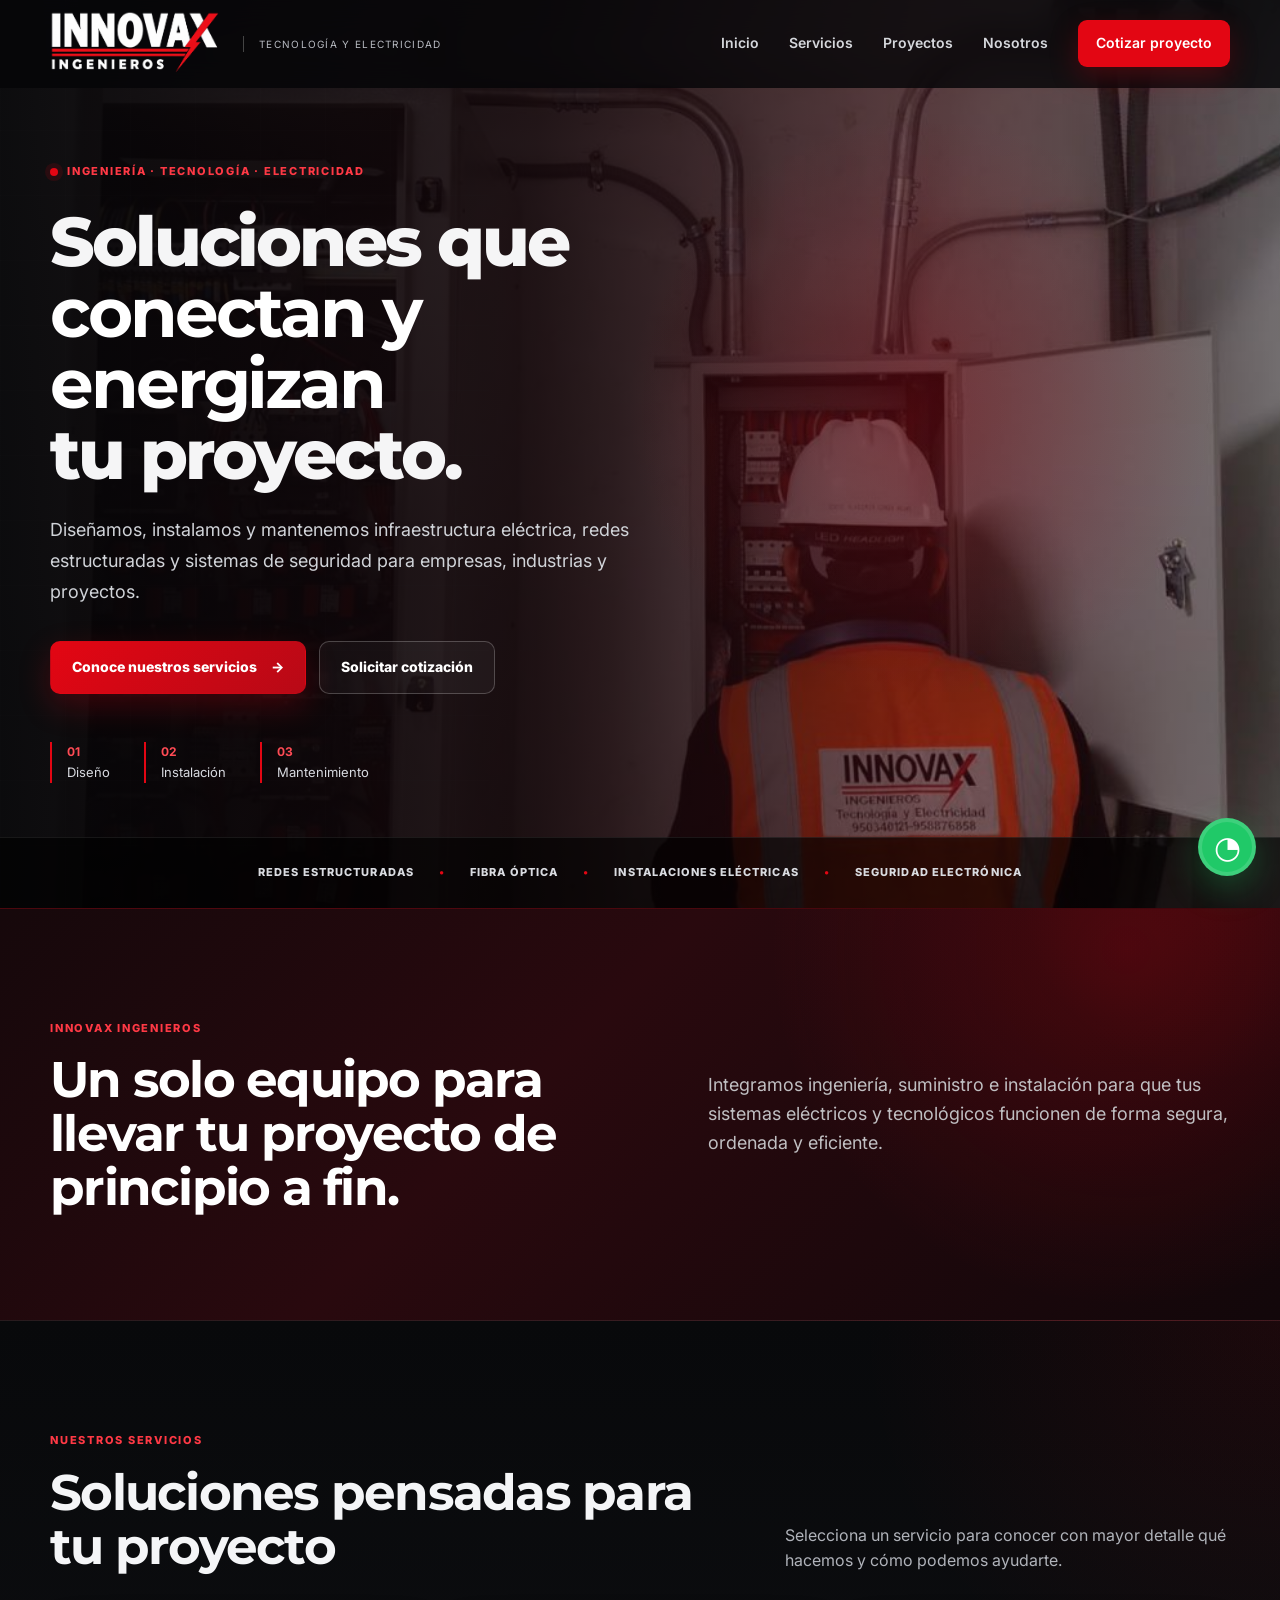
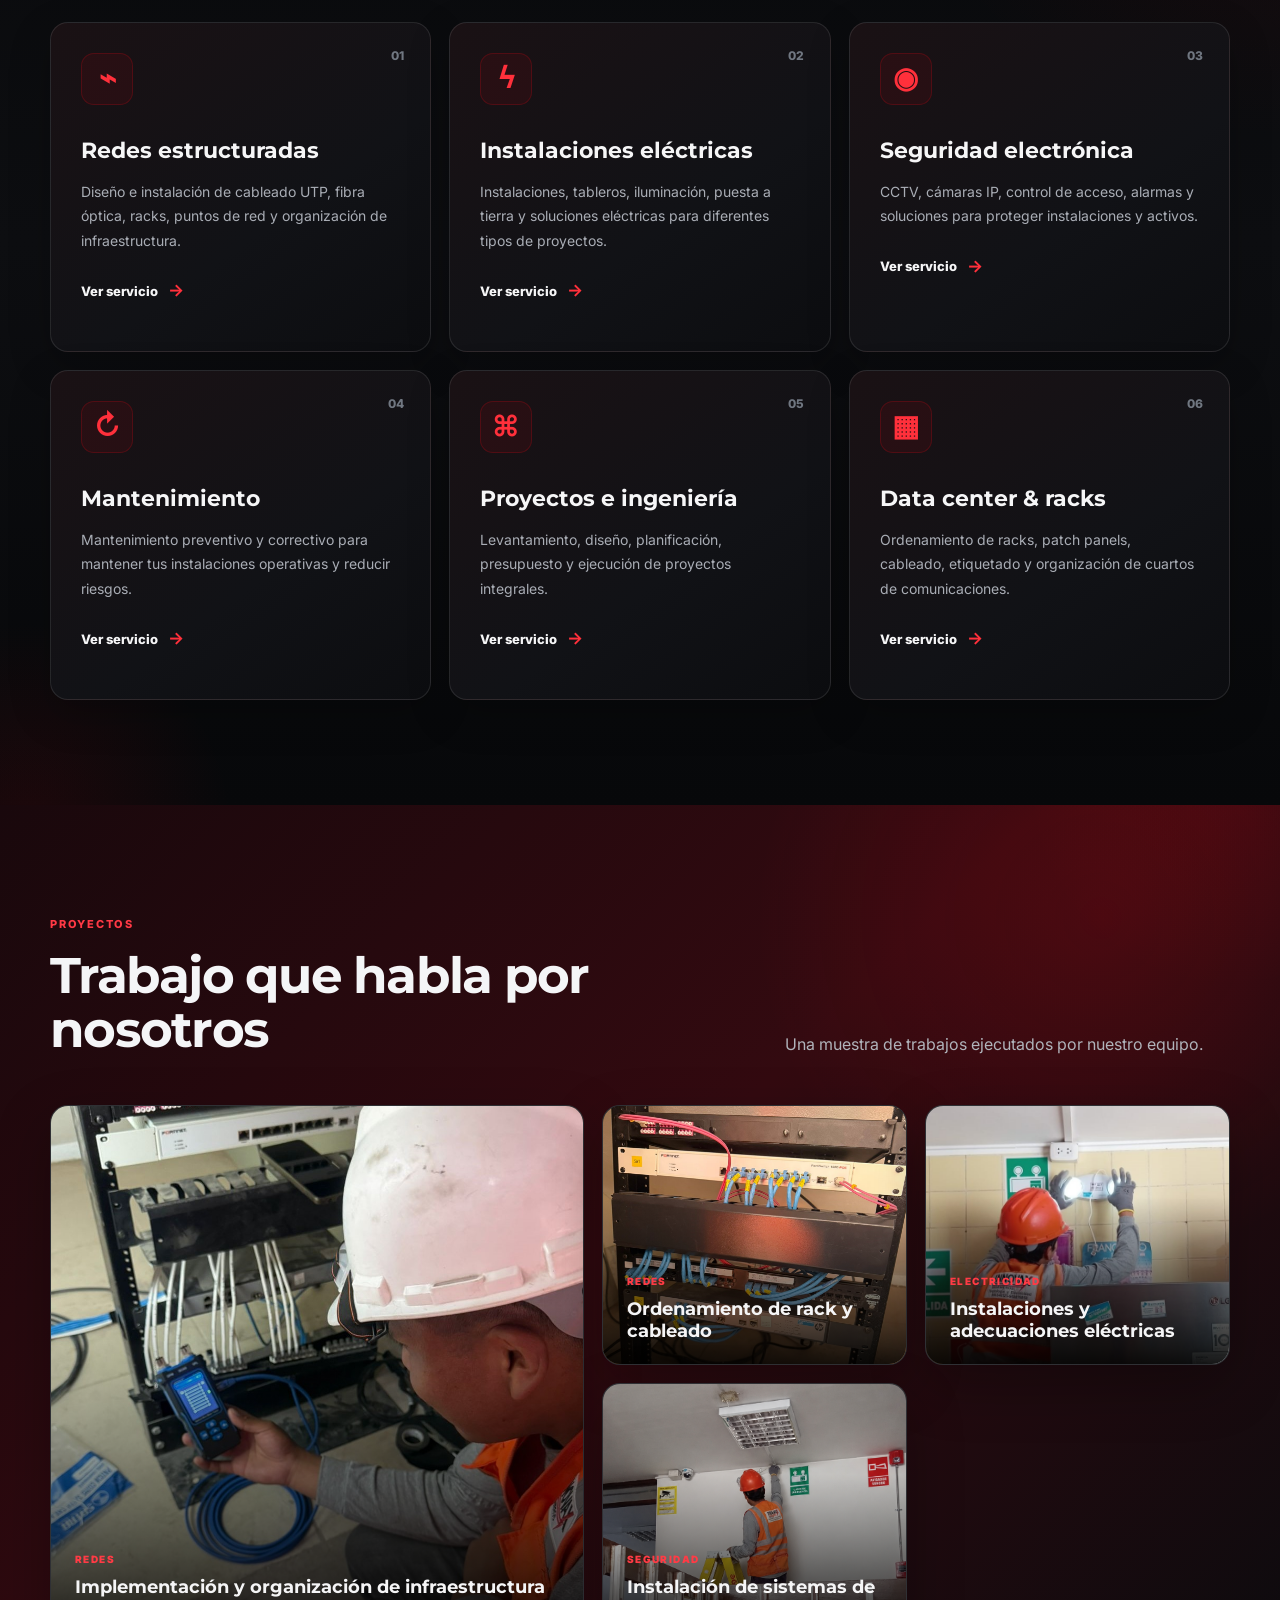
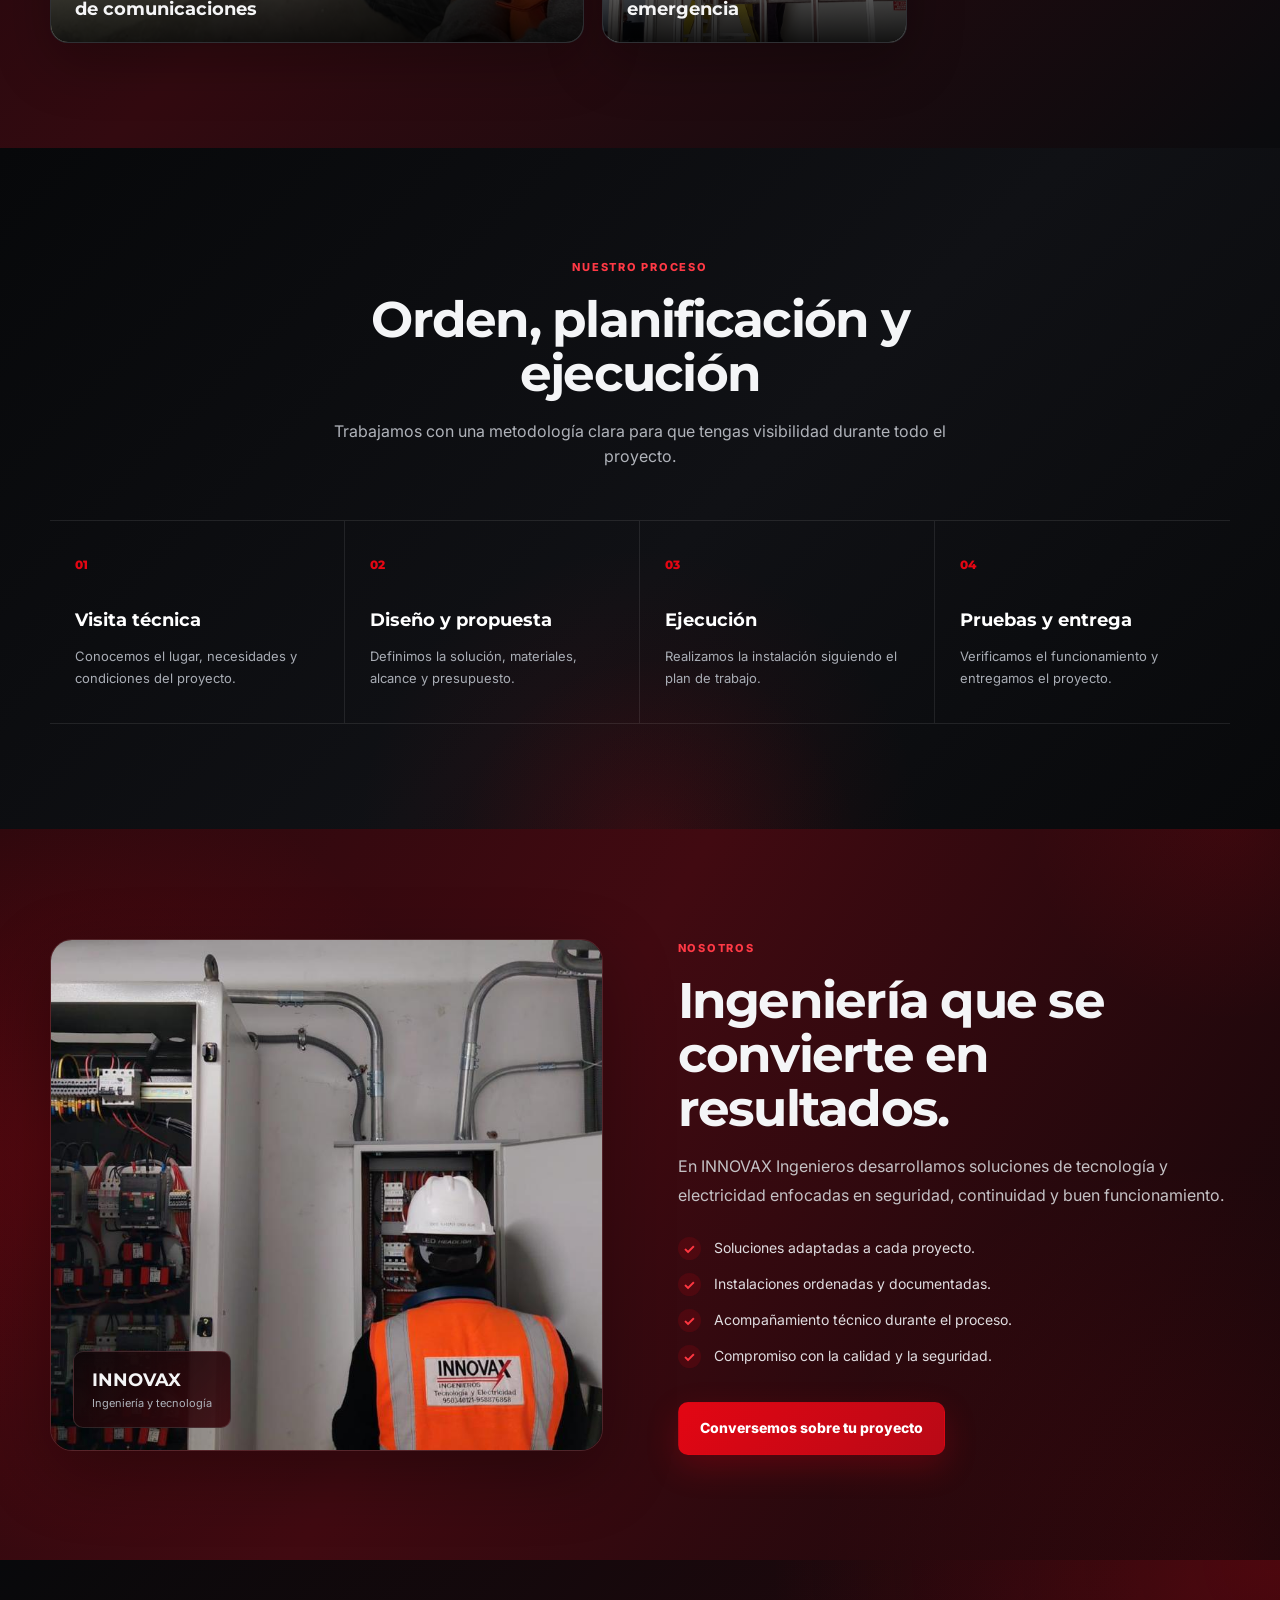
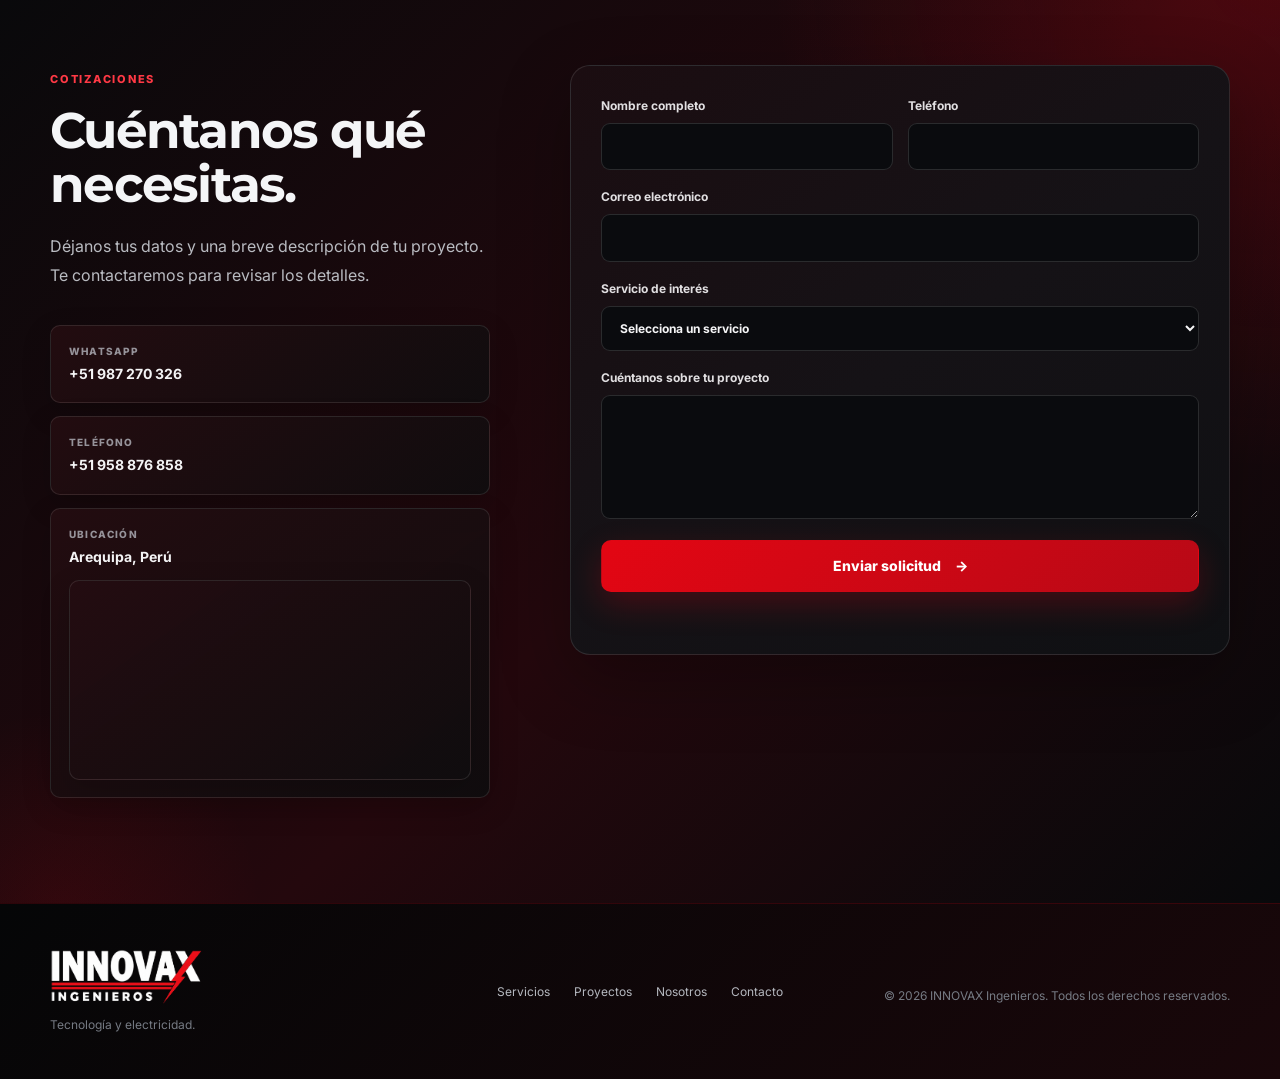
==== index.html @ 8ff7d5ad "Primer commit: subiendo código" ====
<!DOCTYPE html>
<html lang="es">
<head>
  <meta charset="UTF-8">
  <meta name="viewport" content="width=device-width, initial-scale=1.0">

  <title>INNOVAX Ingenieros | Tecnología y Electricidad</title>

  <meta
    name="description"
    content="INNOVAX Ingenieros: redes estructuradas, fibra óptica, instalaciones eléctricas, seguridad electrónica y mantenimiento."
  >

  <link rel="icon" href="assets/img/logo.png" type="image/png">

  <link rel="preconnect" href="https://fonts.googleapis.com">
  <link rel="preconnect" href="https://fonts.gstatic.com" crossorigin>

  <link
    href="https://fonts.googleapis.com/css2?family=Inter:wght@400;500;600;700;800&family=Montserrat:wght@600;700;800;900&display=swap"
    rel="stylesheet"
  >

  <link rel="stylesheet" href="css/style.css">
</head>

<body>

<header class="site-header" id="header">

  <div class="container header-inner">

    <a class="brand" href="index.html" aria-label="INNOVAX Ingenieros - Inicio">

      <img
        src="assets/img/logo.png"
        alt="INNOVAX Ingenieros"
        class="brand-logo"
      >

      <span class="brand-caption">
        TECNOLOGÍA Y ELECTRICIDAD
      </span>

    </a>


    <button
      class="menu-toggle"
      id="menuToggle"
      aria-label="Abrir menú"
      aria-expanded="false"
    >
      <span></span>
      <span></span>
      <span></span>
    </button>


    <nav class="main-nav" id="mainNav">

      <a href="#inicio">Inicio</a>

      <a href="#servicios">Servicios</a>

      <a href="#proyectos">Proyectos</a>

      <a href="#nosotros">Nosotros</a>

      <a href="#contacto" class="nav-button">
        Cotizar proyecto
      </a>

    </nav>

  </div>

</header>


<main>


<!-- =====================================================
     HERO
===================================================== -->

<section class="hero" id="inicio">

  <div class="hero-image"></div>

  <div class="hero-overlay"></div>

  <div class="hero-pattern"></div>


  <div class="container hero-content">

    <div class="hero-copy">

      <span class="eyebrow">
        <i></i>
        INGENIERÍA · TECNOLOGÍA · ELECTRICIDAD
      </span>


      <h1>
        Soluciones que<br>
        <strong>conectan y energizan</strong><br>
        tu proyecto.
      </h1>


      <p>
        Diseñamos, instalamos y mantenemos infraestructura eléctrica,
        redes estructuradas y sistemas de seguridad para empresas,
        industrias y proyectos.
      </p>


      <div class="hero-actions">

        <a href="#servicios" class="btn btn-primary">
          Conoce nuestros servicios
          <span>→</span>
        </a>

        <a href="#contacto" class="btn btn-outline">
          Solicitar cotización
        </a>

      </div>


      <div class="hero-points">

        <div>
          <b>01</b>
          <span>Diseño</span>
        </div>

        <div>
          <b>02</b>
          <span>Instalación</span>
        </div>

        <div>
          <b>03</b>
          <span>Mantenimiento</span>
        </div>

      </div>

    </div>

  </div>


  <div class="hero-bottom">

    <div class="container hero-bottom-inner">

      <span>REDES ESTRUCTURADAS</span>
      <b>•</b>

      <span>FIBRA ÓPTICA</span>
      <b>•</b>

      <span>INSTALACIONES ELÉCTRICAS</span>
      <b>•</b>

      <span>SEGURIDAD ELECTRÓNICA</span>

    </div>

  </div>

</section>



<!-- =====================================================
     INTRO
===================================================== -->

<section class="intro section">

  <div class="container intro-grid">

    <div>

      <span class="section-kicker">
        INNOVAX INGENIEROS
      </span>

      <h2>
        Un solo equipo para llevar tu proyecto
        de principio a fin.
      </h2>

    </div>


    <p>
      Integramos ingeniería, suministro e instalación
      para que tus sistemas eléctricos y tecnológicos
      funcionen de forma segura, ordenada y eficiente.
    </p>

  </div>

</section>



<!-- =====================================================
     SERVICIOS
===================================================== -->

<section class="section services-section" id="servicios">

  <div class="container">

    <div class="section-heading">

      <div>

        <span class="section-kicker">
          NUESTROS SERVICIOS
        </span>

        <h2>
          Soluciones pensadas para tu proyecto
        </h2>

      </div>


      <p>
        Selecciona un servicio para conocer con mayor
        detalle qué hacemos y cómo podemos ayudarte.
      </p>

    </div>


    <div class="services-grid">


      <!-- REDES -->

      <a
        class="service-card"
        href="servicio.html?tipo=redes"
        target="_blank"
        rel="noopener"
      >

        <div class="service-number">
          01
        </div>

        <div class="service-icon">
          ⌁
        </div>

        <h3>
          Redes estructuradas
        </h3>

        <p>
          Diseño e instalación de cableado UTP,
          fibra óptica, racks, puntos de red y
          organización de infraestructura.
        </p>

        <span class="service-link">
          Ver servicio
          <b>→</b>
        </span>

      </a>



      <!-- ELECTRICIDAD -->

      <a
        class="service-card"
        href="servicio.html?tipo=electricidad"
        target="_blank"
        rel="noopener"
      >

        <div class="service-number">
          02
        </div>

        <div class="service-icon">
          ϟ
        </div>

        <h3>
          Instalaciones eléctricas
        </h3>

        <p>
          Instalaciones, tableros, iluminación,
          puesta a tierra y soluciones eléctricas
          para diferentes tipos de proyectos.
        </p>

        <span class="service-link">
          Ver servicio
          <b>→</b>
        </span>

      </a>



      <!-- SEGURIDAD -->

      <a
        class="service-card"
        href="servicio.html?tipo=seguridad"
        target="_blank"
        rel="noopener"
      >

        <div class="service-number">
          03
        </div>

        <div class="service-icon">
          ◉
        </div>

        <h3>
          Seguridad electrónica
        </h3>

        <p>
          CCTV, cámaras IP, control de acceso,
          alarmas y soluciones para proteger
          instalaciones y activos.
        </p>

        <span class="service-link">
          Ver servicio
          <b>→</b>
        </span>

      </a>



      <!-- MANTENIMIENTO -->

      <a
        class="service-card"
        href="servicio.html?tipo=mantenimiento"
        target="_blank"
        rel="noopener"
      >

        <div class="service-number">
          04
        </div>

        <div class="service-icon">
          ↻
        </div>

        <h3>
          Mantenimiento
        </h3>

        <p>
          Mantenimiento preventivo y correctivo
          para mantener tus instalaciones operativas
          y reducir riesgos.
        </p>

        <span class="service-link">
          Ver servicio
          <b>→</b>
        </span>

      </a>



      <!-- INGENIERIA -->

      <a
        class="service-card"
        href="servicio.html?tipo=ingenieria"
        target="_blank"
        rel="noopener"
      >

        <div class="service-number">
          05
        </div>

        <div class="service-icon">
          ⌘
        </div>

        <h3>
          Proyectos e ingeniería
        </h3>

        <p>
          Levantamiento, diseño, planificación,
          presupuesto y ejecución de proyectos
          integrales.
        </p>

        <span class="service-link">
          Ver servicio
          <b>→</b>
        </span>

      </a>



      <!-- DATA CENTER -->

      <a
        class="service-card"
        href="servicio.html?tipo=data"
        target="_blank"
        rel="noopener"
      >

        <div class="service-number">
          06
        </div>

        <div class="service-icon">
          ▦
        </div>

        <h3>
          Data center & racks
        </h3>

        <p>
          Ordenamiento de racks, patch panels,
          cableado, etiquetado y organización
          de cuartos de comunicaciones.
        </p>

        <span class="service-link">
          Ver servicio
          <b>→</b>
        </span>

      </a>


    </div>

  </div>

</section>



<!-- =====================================================
     PROYECTOS
===================================================== -->

<section class="section projects-section" id="proyectos">

  <div class="container">

    <div class="section-heading">

      <div>

        <span class="section-kicker">
          PROYECTOS
        </span>

        <h2>
          Trabajo que habla por nosotros
        </h2>

      </div>

      <p>
        Una muestra de trabajos ejecutados
        por nuestro equipo.
      </p>

    </div>


    <div class="projects-grid">


      <article class="project-card project-large">

        <img
          src="assets/red/red4.jpeg"
          alt="Instalación de red y cableado"
        >

        <div class="project-info">

          <span>
            REDES
          </span>

          <h3>
            Implementación y organización
            de infraestructura de comunicaciones
          </h3>

        </div>

      </article>



      <article class="project-card">

        <img
          src="assets/red/red2.jpeg"
          alt="Rack de comunicaciones"
        >

        <div class="project-info">

          <span>
            REDES
          </span>

          <h3>
            Ordenamiento de rack y cableado
          </h3>

        </div>

      </article>



      <article class="project-card">

        <img
          src="assets/electrico/luz-emerg2.jpeg"
          alt="Instalación eléctrica"
        >

        <div class="project-info">

          <span>
            ELECTRICIDAD
          </span>

          <h3>
            Instalaciones y adecuaciones eléctricas
          </h3>

        </div>

      </article>



      <article class="project-card">

        <img
          src="assets/electrico/luz-emerg5.jpeg"
          alt="Sistema de iluminación de emergencia"
        >

        <div class="project-info">

          <span>
            SEGURIDAD
          </span>

          <h3>
            Instalación de sistemas de emergencia
          </h3>

        </div>

      </article>


    </div>

  </div>

</section>



<!-- =====================================================
     PROCESO
===================================================== -->

<section class="section process-section">

  <div class="container">

    <div class="section-heading centered">

      <span class="section-kicker">
        NUESTRO PROCESO
      </span>

      <h2>
        Orden, planificación y ejecución
      </h2>

      <p>
        Trabajamos con una metodología clara para
        que tengas visibilidad durante todo el proyecto.
      </p>

    </div>


    <div class="process-grid">

      <div class="process-item">

        <span>01</span>

        <h3>
          Visita técnica
        </h3>

        <p>
          Conocemos el lugar, necesidades y
          condiciones del proyecto.
        </p>

      </div>


      <div class="process-item">

        <span>02</span>

        <h3>
          Diseño y propuesta
        </h3>

        <p>
          Definimos la solución, materiales,
          alcance y presupuesto.
        </p>

      </div>


      <div class="process-item">

        <span>03</span>

        <h3>
          Ejecución
        </h3>

        <p>
          Realizamos la instalación siguiendo
          el plan de trabajo.
        </p>

      </div>


      <div class="process-item">

        <span>04</span>

        <h3>
          Pruebas y entrega
        </h3>

        <p>
          Verificamos el funcionamiento y
          entregamos el proyecto.
        </p>

      </div>

    </div>

  </div>

</section>



<!-- =====================================================
     NOSOTROS
===================================================== -->

<section class="section about-section" id="nosotros">

  <div class="container about-grid">


    <div class="about-image-wrap">

      <img
        src="assets/img/hero-redes.jpg"
        alt="Ingeniero de INNOVAX trabajando en un tablero"
      >

      <div class="about-badge">

        <strong>
          INNOVAX
        </strong>

        <span>
          Ingeniería y tecnología
        </span>

      </div>

    </div>



    <div class="about-copy">

      <span class="section-kicker">
        NOSOTROS
      </span>

      <h2>
        Ingeniería que se convierte en resultados.
      </h2>

      <p>
        En INNOVAX Ingenieros desarrollamos soluciones
        de tecnología y electricidad enfocadas en
        seguridad, continuidad y buen funcionamiento.
      </p>


      <ul>

        <li>
          <b>✓</b>
          Soluciones adaptadas a cada proyecto.
        </li>

        <li>
          <b>✓</b>
          Instalaciones ordenadas y documentadas.
        </li>

        <li>
          <b>✓</b>
          Acompañamiento técnico durante el proceso.
        </li>

        <li>
          <b>✓</b>
          Compromiso con la calidad y la seguridad.
        </li>

      </ul>


      <a
        href="#contacto"
        class="btn btn-primary"
      >
        Conversemos sobre tu proyecto
      </a>

    </div>

  </div>

</section>



<!-- =====================================================
     CONTACTO
===================================================== -->

<section class="section contact-section" id="contacto">

  <div class="container contact-grid">


    <div class="contact-copy">

      <span class="section-kicker">
        COTIZACIONES
      </span>

      <h2>
        Cuéntanos qué necesitas.
      </h2>

      <p>
        Déjanos tus datos y una breve descripción
        de tu proyecto. Te contactaremos para
        revisar los detalles.
      </p>


      <div class="contact-details">

        <a
          href="https://wa.me/51987270326"
          target="_blank"
          rel="noopener"
        >

          <span>
            WhatsApp
          </span>

          <strong>
            +51 987 270 326
          </strong>

        </a>


        <a href="tel:+51958876858">

          <span>
            Teléfono
          </span>

          <strong>
            +51 958 876 858
          </strong>

        </a>


        <div>

          <span>
            Ubicación
          </span>

          <strong>
            Arequipa, Perú
          </strong>

          <!-- Mapa iframe integrado -->
          <div class="map-container">
            <iframe
              src="https://www.google.com/maps/embed?pb=!1m14!1m12!1m3!1d1248.8091754996562!2d-71.52873253885546!3d-16.42791954432221!2m3!1f0!2f0!3f0!3m2!1i1024!2i768!4f13.1!5e1!3m2!1ses!2spe!4v1787605194730!5m2!1ses!2spe"
              allowfullscreen=""
              loading="lazy"
              referrerpolicy="strict-origin-when-cross-origin"
            ></iframe>
          </div>

        </div>

      </div>

    </div>



    <form
      class="contact-form"
      id="contactForm"
      action="php/enviar.php"
      method="POST"
    >

      <div class="form-row">

        <label>
          Nombre completo

          <input
            type="text"
            name="nombre"
            required
          >

        </label>


        <label>
          Teléfono

          <input
            type="tel"
            name="telefono"
            required
          >

        </label>

      </div>


      <label>

        Correo electrónico

        <input
          type="email"
          name="email"
          required
        >

      </label>


      <label>

        Servicio de interés

        <select
          name="servicio"
          id="servicioSelect"
          required
        >

          <option
            value=""
            disabled
            selected
          >
            Selecciona un servicio
          </option>

          <option>
            Redes estructuradas
          </option>

          <option>
            Instalaciones eléctricas
          </option>

          <option>
            Seguridad electrónica
          </option>

          <option>
            Mantenimiento
          </option>

          <option>
            Proyectos e ingeniería
          </option>

          <option>
            Data center & racks
          </option>

          <option>
            Otro
          </option>

        </select>

      </label>


      <label>

        Cuéntanos sobre tu proyecto

        <textarea
          name="mensaje"
          rows="5"
          required
        ></textarea>

      </label>


      <input
        type="text"
        name="empresa_web"
        class="hp-field"
        tabindex="-1"
        autocomplete="off"
      >


      <button
        class="btn btn-primary btn-submit"
        type="submit"
        id="submitBtn"
      >

        Enviar solicitud

        <span>
          →
        </span>

      </button>


      <p
        class="form-status"
        id="formStatus"
      ></p>

    </form>

  </div>

</section>


</main>



<!-- =====================================================
     FOOTER
===================================================== -->

<footer class="site-footer">

  <div class="container footer-inner">

    <div>

      <img
        src="assets/img/logo.png"
        alt="INNOVAX Ingenieros"
        class="footer-logo"
      >

      <p>
        Tecnología y electricidad.
      </p>

    </div>


    <div class="footer-nav">

      <a href="#servicios">
        Servicios
      </a>

      <a href="#proyectos">
        Proyectos
      </a>

      <a href="#nosotros">
        Nosotros
      </a>

      <a href="#contacto">
        Contacto
      </a>

    </div>


    <p class="copyright">

      © <span id="year"></span>
      INNOVAX Ingenieros.
      Todos los derechos reservados.

    </p>

  </div>

</footer>



<!-- WHATSAPP -->

<a
  class="whatsapp-float"
  href="https://wa.me/51987270326?text=Hola%20INNOVAX%2C%20quisiera%20informaci%C3%B3n%20sobre%20sus%20servicios."
  target="_blank"
  rel="noopener"
  aria-label="WhatsApp"
>
  <span>◔</span>
</a>


<button
  class="back-top"
  id="backTop"
  aria-label="Volver arriba"
>
  ↑
</button>


<script src="js/main.js"></script>

</body>
</html>
---- css/style.css ----
:root{
  --red:#e30613;
  --red-dark:#b0000c;
  --black:#08090b;
  --black-2:#101216;
  --white:#fff;
  --text:#f6f6f6;
  --muted:#a9adb5;
  --line:rgba(255,255,255,.10);
  --container:1180px;
  --radius:18px;
  --shadow:0 22px 70px rgba(0,0,0,.35);
}

*{
  box-sizing:border-box;
}

html{
  scroll-behavior:smooth;
}

body{
  margin:0;
  background:#f4f5f7;
  color:var(--text);
  font-family:Inter,Arial,sans-serif;
  line-height:1.6;
  overflow-x:hidden;
}

body:before{
  content:"";
  position:fixed;
  inset:0;
  pointer-events:none;
  z-index:-1;
  background:
    radial-gradient(
      circle at 80% 0%,
      rgba(227,6,19,.09),
      transparent 32%
    ),
    radial-gradient(
      circle at 10% 60%,
      rgba(255,255,255,.025),
      transparent 28%
    );
}

img{
  max-width:100%;
  display:block;
}

a{
  text-decoration:none;
  color:inherit;
}

button,
input,
select,
textarea{
  font:inherit;
}

.container{
  width:min(
    var(--container),
    calc(100% - 48px)
  );

  margin:auto;
}


/* =====================================================
   HEADER
===================================================== */

.site-header{
  position:fixed;
  top:0;
  left:0;
  right:0;

  z-index:1000;

  height:88px;

  background:rgba(8,9,11,.78);

  border-bottom:1px solid transparent;

  backdrop-filter:blur(16px);

  transition:.3s ease;
}

.site-header.scrolled{
  background:rgba(8,9,11,.96);
  border-color:var(--line);
  height:76px;
}

.header-inner{
  height:100%;

  display:flex;
  align-items:center;
  justify-content:space-between;

  gap:30px;
}

.brand{
  display:flex;
  align-items:center;
  gap:15px;

  min-width:240px;
}

.brand-logo{
  width:178px;
  height:auto;
  object-fit:contain;
}

.brand-caption{
  font-size:10px;
  letter-spacing:.13em;
  color:#b8bbc2;

  border-left:1px solid #444;

  padding-left:15px;

  white-space:nowrap;
}

.main-nav{
  display:flex;
  align-items:center;
  gap:30px;
}

.main-nav a{
  font-size:14px;
  font-weight:600;

  color:#d5d7dc;

  transition:.25s;
}

.main-nav a:hover{
  color:#fff;
}

.main-nav .nav-button{
  padding:12px 18px;

  border-radius:9px;

  background:var(--red);
  color:#fff;

  box-shadow:
    0 10px 28px rgba(227,6,19,.25);
}

.main-nav .nav-button:hover{
  background:#f20b19;

  transform:translateY(-1px);
}

.menu-toggle{
  display:none;

  background:none;

  color:#fff;

  width:44px;
  height:44px;

  border:1px solid var(--line);

  border-radius:9px;
}

.menu-toggle span{
  display:block;

  width:20px;
  height:2px;

  background:#fff;

  margin:4px auto;
}


/* =====================================================
   HERO
===================================================== */

.hero{
  min-height:790px;

  position:relative;

  display:flex;
  align-items:center;

  overflow:hidden;

  padding-top:88px;
}

.hero-image{
  position:absolute;
  inset:0;

  background-image:
    url('../assets/img/hero-redes.jpg');

  background-size:cover;
  background-position:center 58%;

  transform:scale(1.02);
}

.hero-overlay{
  position:absolute;
  inset:0;

  background:
    linear-gradient(
      90deg,
      rgba(5,6,8,.98) 0%,
      rgba(5,6,8,.90) 34%,
      rgba(5,6,8,.64) 65%,
      rgba(5,6,8,.38) 100%
    );
}

.hero-pattern{
  position:absolute;
  inset:0;

  opacity:.18;

  background-image:
    linear-gradient(
      rgba(255,255,255,.04) 1px,
      transparent 1px
    ),
    linear-gradient(
      90deg,
      rgba(255,255,255,.04) 1px,
      transparent 1px
    );

  background-size:65px 65px;

  mask-image:
    linear-gradient(
      90deg,
      #000,
      transparent 85%
    );
}

.hero-content{
  position:relative;
  z-index:2;
}

.hero-copy{
  max-width:690px;

  padding:70px 0 125px;
}

.eyebrow,
.section-kicker{
  display:inline-flex;

  align-items:center;

  gap:9px;

  color:#ff3944;

  font-size:11px;

  font-weight:800;

  letter-spacing:.16em;

  text-transform:uppercase;
}

.eyebrow i{
  width:8px;
  height:8px;

  border-radius:50%;

  background:var(--red);

  box-shadow:
    0 0 0 5px rgba(227,6,19,.12);
}

.hero h1{
  font-family:Montserrat,Arial,sans-serif;

  font-size:
    clamp(
      42px,
      5.4vw,
      76px
    );

  line-height:1.03;

  letter-spacing:-.045em;

  margin:22px 0 25px;

  font-weight:800;
}

.hero h1 strong{
  color:#fff;
}

.hero-copy>p{
  font-size:18px;

  color:#d0d3d8;

  max-width:650px;

  margin:0 0 34px;

  line-height:1.7;
}

.hero-actions{
  display:flex;

  gap:13px;

  flex-wrap:wrap;
}

.btn{
  display:inline-flex;

  align-items:center;
  justify-content:center;

  gap:14px;

  border:1px solid transparent;

  border-radius:10px;

  padding:14px 21px;

  font-weight:800;

  font-size:14px;

  transition:.25s ease;

  cursor:pointer;
}

.btn-primary{
  background:var(--red);
  color:#fff;

  box-shadow:
    0 12px 32px rgba(227,6,19,.24);
}

.btn-primary:hover{
  background:#f30b19;

  transform:translateY(-2px);

  box-shadow:
    0 17px 36px rgba(227,6,19,.34);
}

.btn-outline{
  border-color:rgba(255,255,255,.22);

  background:rgba(255,255,255,.04);

  color:#fff;
}

.btn-outline:hover{
  border-color:rgba(255,255,255,.5);

  background:rgba(255,255,255,.09);
}

.hero-points{
  display:flex;

  gap:34px;

  margin-top:48px;
}

.hero-points div{
  display:flex;

  flex-direction:column;

  gap:1px;

  padding-left:15px;

  border-left:2px solid var(--red);
}

.hero-points b{
  font-size:12px;

  color:#ff4b55;
}

.hero-points span{
  font-size:13px;

  color:#d8dae0;
}

.hero-bottom{
  position:absolute;

  bottom:0;
  left:0;
  right:0;

  background:rgba(0,0,0,.66);

  border-top:
    1px solid rgba(255,255,255,.08);

  z-index:3;
}

.hero-bottom-inner{
  min-height:70px;

  display:flex;

  align-items:center;

  justify-content:center;

  gap:25px;

  color:#d9dbe0;

  font-size:11px;

  font-weight:800;

  letter-spacing:.1em;
}

.hero-bottom-inner b{
  color:var(--red);
}


/* =====================================================
   GENERAL
===================================================== */

.section{
  padding:105px 0;
}

.intro{
  background:
    radial-gradient(circle at 90% 15%, rgba(227,6,19,.07), transparent 30%),
    linear-gradient(135deg, #ffffff 0%, #f7f8fa 52%, #eceef1 100%);

  border-top:
    1px solid var(--line);

  border-bottom:
    1px solid var(--line);
}

.intro-grid{
  display:grid;

  grid-template-columns:
    1.05fr
    .95fr;

  gap:80px;

  align-items:center;
}

.intro h2,
.section-heading h2,
.about-copy h2,
.contact-copy h2{
  font-family:Montserrat,Arial,sans-serif;

  color:#111318;

  font-size:
    clamp(
      32px,
      4vw,
      50px
    );

  line-height:1.08;

  letter-spacing:-.035em;

  margin:14px 0 0;
}

.intro p{
  font-size:18px;

  color:var(--muted);

  margin:0;

  max-width:570px;
}

.section-heading{
  display:grid;

  grid-template-columns:
    1fr
    .65fr;

  gap:50px;

  align-items:end;

  margin-bottom:48px;
}

.section-heading p{
  margin:0;

  color:var(--muted);

  font-size:16px;
}

.centered{
  text-align:center;

  display:block;

  max-width:720px;

  margin:0 auto 50px;
}

.centered p{
  margin:18px auto 0;

  max-width:620px;
}

.services-section{
  background:
    radial-gradient(circle at 100% 0%, rgba(227,6,19,.055), transparent 28%),
    radial-gradient(circle at 0% 100%, rgba(15,18,24,.045), transparent 30%),
    linear-gradient(135deg, #f8f9fa 0%, #ffffff 52%, #eef0f3 100%);
}


/* =====================================================
   SERVICES
===================================================== */

.services-grid{
  display:grid;

  grid-template-columns:
    repeat(3,1fr);

  gap:18px;
}

.service-card{
  position:relative;

  min-height:330px;

  padding:30px;

  background:
    linear-gradient(145deg, #ffffff 0%, #f7f8fa 100%);

  border:1px solid rgba(17,19,24,.09);

  border-radius:var(--radius);

  overflow:hidden;

  transition:.3s ease;
}

.service-card:before{
  content:"";

  position:absolute;

  top:0;
  left:0;

  width:0;
  height:3px;

  background:var(--red);

  transition:.35s;
}

.service-card:hover{
  transform:translateY(-7px);

  border-color:
    rgba(227,6,19,.55);

  box-shadow:var(--shadow);
}

.service-card:hover:before{
  width:100%;
}

.service-number{
  position:absolute;

  top:23px;
  right:26px;

  color:#9aa0a8;

  font-size:12px;

  font-weight:800;
}

.service-icon{
  width:52px;
  height:52px;

  border-radius:13px;

  display:grid;

  place-items:center;

  background:
    rgba(227,6,19,.10);

  border:
    1px solid rgba(227,6,19,.25);

  color:#ff303b;

  font-size:29px;

  font-weight:700;

  margin-bottom:28px;
}

.service-card h3{
  font-family:Montserrat,Arial,sans-serif;

  color:#111318;

  font-size:22px;

  margin:0 0 12px;
}

.service-card p{
  font-size:14px;

  color:#626771;

  line-height:1.75;

  margin:0 0 24px;
}

.service-link{
  display:inline-flex;

  gap:10px;

  align-items:center;

  color:#111318;

  font-size:13px;

  font-weight:800;
}

.service-link b{
  color:#ff303b;

  font-size:17px;

  transition:.2s;
}

.service-card:hover
.service-link b{
  transform:translateX(5px);
}


/* =====================================================
   PROJECTS
===================================================== */

.projects-section{
  background:
    radial-gradient(circle at 85% 10%, rgba(227,6,19,.055), transparent 30%),
    linear-gradient(135deg, #eef0f3 0%, #f8f9fa 50%, #ffffff 100%);
}

.projects-grid{
  display:grid;

  grid-template-columns:
    1.4fr
    .8fr
    .8fr;

  grid-auto-rows:260px;

  gap:18px;
}

.project-card{
  position:relative;

  border-radius:var(--radius);

  overflow:hidden;

  border:
    1px solid rgba(17,19,24,.09);

  background:#15171b;
}

.project-large{
  grid-row:span 2;
}

.project-card img{
  width:100%;
  height:100%;

  object-fit:cover;

  transition:.5s;
}

.project-card:after{
  content:"";

  position:absolute;

  inset:0;

  background:
    linear-gradient(
      180deg,
      transparent 35%,
      rgba(0,0,0,.9) 100%
    );
}

.project-card:hover img{
  transform:scale(1.05);
}

.project-info{
  position:absolute;

  left:24px;
  right:24px;
  bottom:22px;

  z-index:2;
}

.project-info span{
  color:#ff3b45;

  font-size:10px;

  font-weight:900;

  letter-spacing:.14em;
}

.project-info h3{
  font-family:Montserrat,Arial,sans-serif;

  font-size:18px;

  line-height:1.2;

  margin:7px 0 0;
}


/* =====================================================
   PROCESS
===================================================== */

.process-section{
  background:
    linear-gradient(135deg, #ffffff 0%, #f4f5f7 52%, #e9ebee 100%);
}

.process-grid{
  display:grid;

  grid-template-columns:
    repeat(4,1fr);

  border-top:
    1px solid rgba(17,19,24,.10);

  border-bottom:
    1px solid rgba(17,19,24,.10);
}

.process-item{
  padding:34px 25px;

  border-right:
    1px solid rgba(17,19,24,.10);
}

.process-item:last-child{
  border-right:0;
}

.process-item>span{
  display:block;

  color:var(--red);

  font-family:Montserrat;

  font-weight:800;

  font-size:12px;

  margin-bottom:32px;
}

.process-item h3{
  font-family:Montserrat;

  color:#111318;

  font-size:18px;

  margin:0 0 10px;
}

.process-item p{
  font-size:13px;

  color:#626771;

  margin:0;

  line-height:1.7;
}


/* =====================================================
   ABOUT
===================================================== */

.about-section{
  background:
    radial-gradient(circle at 10% 50%, rgba(227,6,19,.055), transparent 30%),
    linear-gradient(120deg, #f0f1f3 0%, #ffffff 50%, #eef0f3 100%);
}

.about-grid{
  display:grid;

  grid-template-columns:
    1fr
    1fr;

  gap:75px;

  align-items:center;
}

.about-image-wrap{
  position:relative;

  border-radius:22px;

  overflow:hidden;

  border:
    1px solid var(--line);

  box-shadow:var(--shadow);
}

.about-image-wrap img{
  height:510px;

  width:100%;

  object-fit:cover;
}

.about-badge{
  position:absolute;

  left:22px;
  bottom:22px;

  background:
    rgba(7,8,10,.88);

  border:
    1px solid rgba(255,255,255,.12);

  padding:14px 18px;

  border-radius:10px;

  display:flex;

  flex-direction:column;
}

.about-badge strong{
  font-family:Montserrat;

  font-size:18px;
}

.about-badge span{
  font-size:11px;

  color:#aeb2ba;
}

.about-copy p{
  color:#626771;

  font-size:16px;

  line-height:1.8;
}

.about-copy ul{
  list-style:none;

  padding:0;

  margin:28px 0 34px;

  display:grid;

  gap:13px;
}

.about-copy li{
  font-size:14px;

  color:#3f434a;
}

.about-copy li b{
  display:inline-grid;

  place-items:center;

  width:23px;
  height:23px;

  border-radius:50%;

  background:
    rgba(227,6,19,.14);

  color:#ff3741;

  margin-right:9px;
}


/* =====================================================
   CONTACT
===================================================== */

.contact-section{
  background:
    radial-gradient(circle at 100% 0%, rgba(227,6,19,.09), transparent 32%),
    radial-gradient(circle at 0% 100%, rgba(227,6,19,.04), transparent 30%),
    linear-gradient(135deg, #ffffff 0%, #f3f4f6 58%, #eceef1 100%);
}

.contact-grid{
  display:grid;

  grid-template-columns:
    .8fr
    1.2fr;

  gap:80px;

  align-items:start;
}

.contact-copy>p{
  color:#626771;

  font-size:16px;

  line-height:1.8;

  margin:20px 0 35px;
}

.contact-details{
  display:grid;

  gap:13px;
}

.contact-details a,
.contact-details div{
  padding:17px 18px;

  background:
    rgba(255,255,255,.82);

  border:
    1px solid rgba(17,19,24,.09);

  border-radius:10px;

  display:flex;

  flex-direction:column;
}

.contact-details span{
  font-size:10px;

  color:#7a7f88;

  text-transform:uppercase;

  letter-spacing:.12em;

  font-weight:800;
}

.contact-details strong{
  color:#111318;

  font-size:14px;

  margin-top:4px;
}

.contact-form{
  background:
    linear-gradient(145deg, #ffffff 0%, #f7f8fa 100%);

  border:
    1px solid rgba(17,19,24,.09);

  border-radius:20px;

  padding:30px;

  box-shadow:var(--shadow);
}

.contact-form label{
  display:flex;

  flex-direction:column;

  gap:8px;

  font-size:12px;

  font-weight:700;

  color:#30343a;

  margin-bottom:17px;
}

.form-row{
  display:grid;

  grid-template-columns:
    1fr
    1fr;

  gap:15px;
}

.contact-form input,
.contact-form select,
.contact-form textarea{
  width:100%;

  border:
    1px solid #d8dbe0;

  background:#fff;

  color:#111318;

  border-radius:9px;

  padding:13px 14px;

  outline:none;

  resize:vertical;
}

.contact-form input::placeholder,
.contact-form textarea::placeholder{
  color:#9a9ea5;
}

.contact-form input:focus,
.contact-form select:focus,
.contact-form textarea:focus{
  border-color:
    rgba(227,6,19,.8);

  box-shadow:
    0 0 0 3px rgba(227,6,19,.08);
}

.btn-submit{
  width:100%;

  margin-top:4px;
}

.form-status{
  min-height:20px;

  font-size:13px;

  margin:12px 0 0;
}

.form-status.ok{
  color:#61d58b;
}

.form-status.err{
  color:#ff6972;
}

.hp-field{
  display:none!important;
}


/* =====================================================
   FOOTER
===================================================== */

.site-footer{
  background:
    linear-gradient(135deg, #17191d 0%, #24272c 100%);

  border-top:
    1px solid var(--line);

  padding:45px 0;
}

.footer-inner{
  display:grid;

  grid-template-columns:
    1fr
    auto
    1fr;

  align-items:center;

  gap:30px;
}

.footer-logo{
  width:160px;
}

.footer-inner p{
  margin:8px 0 0;

  color:#767b84;

  font-size:12px;
}

.footer-nav{
  display:flex;

  gap:24px;
}

.footer-nav a{
  font-size:12px;

  color:#b5b8bf;
}

.footer-nav a:hover{
  color:#fff;
}

.copyright{
  text-align:right;
}


/* =====================================================
   WHATSAPP / TOP
===================================================== */

.whatsapp-float{
  position:fixed;

  right:24px;
  bottom:24px;

  width:58px;
  height:58px;

  border-radius:50%;

  display:grid;

  place-items:center;

  background:#20c968;

  color:#fff;

  box-shadow:
    0 12px 35px rgba(32,201,104,.3);

  z-index:900;

  font-size:31px;

  border:
    4px solid rgba(255,255,255,.13);
}

.back-top{
  position:fixed;

  right:25px;
  bottom:95px;

  width:42px;
  height:42px;

  border-radius:10px;

  background:#181a1f;

  border:
    1px solid var(--line);

  color:#fff;

  opacity:0;

  visibility:hidden;

  transition:.25s;

  z-index:900;
}

.back-top.show{
  opacity:1;

  visibility:visible;
}


/* =====================================================
   PÁGINA DE SERVICIO
===================================================== */

.detail-hero{
  padding:165px 0 80px;

  background:
    linear-gradient(
      110deg,
      #08090b,
      #15080a
    );

  border-bottom:
    1px solid var(--line);
}

.detail-hero .container{
  display:grid;

  grid-template-columns:
    1fr
    .8fr;

  gap:70px;

  align-items:center;
}

.detail-hero h1{
  font-family:Montserrat;

  font-size:
    clamp(
      40px,
      5vw,
      65px
    );

  line-height:1.04;

  letter-spacing:-.04em;

  margin:15px 0;
}

.detail-hero p{
  color:var(--muted);

  font-size:17px;

  max-width:650px;

  margin-bottom:30px;
}

.detail-hero-image{
  height:380px;

  border-radius:20px;

  overflow:hidden;

  border:
    1px solid var(--line);

  box-shadow:var(--shadow);
}

.detail-hero-image img{
  width:100%;
  height:100%;

  object-fit:cover;
}

.detail-section{
  padding:85px 0;
}

.detail-section.alt{
  background:
    linear-gradient(135deg, #eef0f3 0%, #f8f9fa 55%, #ffffff 100%);
}

.detail-grid{
  display:grid;

  grid-template-columns:
    1fr
    .7fr;

  gap:70px;
}

.detail-section h2{
  font-family:Montserrat;

  font-size:38px;

  line-height:1.1;

  margin:0 0 18px;
}

.detail-section p{
  color:#626771;
}

.detail-list{
  display:grid;

  grid-template-columns:
    1fr
    1fr;

  gap:12px;

  margin:30px 0 0;

  padding:0;

  list-style:none;
}

.detail-list li{
  background:#ffffff;

  border:
    1px solid rgba(17,19,24,.09);

  padding:16px;

  border-radius:10px;

  font-size:13px;
}

.detail-list li:before{
  content:'✓';

  color:#ff3440;

  font-weight:800;

  margin-right:8px;
}

.detail-aside{
  background:
    linear-gradient(145deg, #ffffff 0%, #f5f6f8 100%);

  border:
    1px solid rgba(17,19,24,.09);

  border-radius:18px;

  padding:28px;

  height:max-content;
}

.detail-aside h3{
  font-family:Montserrat;

  margin-top:0;
}

.detail-aside ul{
  list-style:none;

  padding:0;

  margin:0;

  display:grid;

  gap:10px;
}

.detail-aside li{
  color:#555b64;

  font-size:13px;

  padding-bottom:10px;

  border-bottom:
    1px solid var(--line);
}

.detail-gallery{
  display:grid;

  grid-template-columns:
    repeat(3,1fr);

  gap:15px;
}

.detail-gallery img{
  width:100%;

  height:230px;

  object-fit:cover;

  border-radius:13px;

  border:
    1px solid var(--line);
}

.detail-cta{
  padding:70px 0;

  background:var(--red);
}

.detail-cta-inner{
  display:flex;

  justify-content:space-between;

  align-items:center;

  gap:30px;
}

.detail-cta h2{
  font-family:Montserrat;

  font-size:38px;

  margin:0;
}

.detail-cta p{
  margin:8px 0 0;

  color:#ffd8da;
}

.detail-cta .btn{
  background:#fff;

  color:#111;
}

.detail-cta .btn:hover{
  background:#f4f4f4;
}


/* =====================================================
   RESPONSIVE
===================================================== */

@media(max-width:1000px){

  .main-nav{
    gap:18px;
  }

  .brand-caption{
    display:none;
  }

  .services-grid{
    grid-template-columns:
      repeat(2,1fr);
  }

  .intro-grid,
  .about-grid,
  .contact-grid,
  .detail-hero .container,
  .detail-grid{
    grid-template-columns:1fr;

    gap:40px;
  }

  .projects-grid{
    grid-template-columns:
      1fr
      1fr;

    grid-auto-rows:250px;
  }

  .project-large{
    grid-row:span 1;

    grid-column:span 2;
  }

  .process-grid{
    grid-template-columns:
      repeat(2,1fr);
  }

  .process-item:nth-child(2){
    border-right:0;
  }

  .process-item:nth-child(-n+2){
    border-bottom:
      1px solid rgba(17,19,24,.10);
  }

  .footer-inner{
    grid-template-columns:
      1fr
      1fr;
  }

  .copyright{
    text-align:left;

    grid-column:span 2;
  }

  .footer-nav{
    justify-content:flex-end;
  }

}


@media(max-width:760px){

  .container{
    width:
      min(
        100% - 32px,
        var(--container)
      );
  }

  .site-header{
    height:74px;
  }

  .site-header.scrolled{
    height:70px;
  }

  .brand-logo{
    width:145px;
  }

  .menu-toggle{
    display:block;
  }

  .main-nav{
    position:absolute;

    top:74px;

    left:16px;
    right:16px;

    display:none;

    flex-direction:column;

    align-items:stretch;

    gap:0;

    background:#0d0f12;

    border:
      1px solid var(--line);

    border-radius:12px;

    padding:8px;
  }

  .main-nav.open{
    display:flex;
  }

  .main-nav a{
    padding:13px 12px;

    border-radius:8px;
  }

  .main-nav a:hover{
    background:#181a1f;
  }

  .main-nav .nav-button{
    text-align:center;

    margin-top:5px;
  }

  .hero{
    min-height:760px;

    padding-top:74px;
  }

  .hero-image{
    background-position:
      62% center;
  }

  .hero-overlay{
    background:
      linear-gradient(
        90deg,
        rgba(5,6,8,.96),
        rgba(5,6,8,.73)
      );
  }

  .hero-copy{
    padding:50px 0 110px;
  }

  .hero h1{
    font-size:
      clamp(
        39px,
        12vw,
        57px
      );
  }

  .hero-copy>p{
    font-size:15px;
  }

  .hero-bottom-inner{
    justify-content:flex-start;

    overflow:hidden;

    white-space:nowrap;

    font-size:9px;

    gap:14px;
  }

  .hero-points{
    gap:18px;
  }

  .section{
    padding:75px 0;
  }

  .section-heading{
    display:block;

    margin-bottom:32px;
  }

  .section-heading p{
    margin-top:15px;
  }

  .services-grid{
    grid-template-columns:1fr;
  }

  .service-card{
    min-height:290px;
  }

  .projects-grid{
    grid-template-columns:1fr;

    grid-auto-rows:270px;
  }

  .project-large{
    grid-column:auto;
  }

  .process-grid{
    grid-template-columns:1fr;
  }

  .process-item,
  .process-item:nth-child(2){
    border-right:0;

    border-bottom:
      1px solid rgba(17,19,24,.10);
  }

  .process-item:last-child{
    border-bottom:0;
  }

  .about-image-wrap img{
    height:370px;
  }

  .form-row{
    grid-template-columns:1fr;

    gap:0;
  }

  .contact-form{
    padding:22px;
  }

  .detail-hero{
    padding:125px 0 55px;
  }

  .detail-hero .container{
    gap:35px;
  }

  .detail-hero-image{
    height:280px;
  }

  .detail-section{
    padding:65px 0;
  }

  .detail-list{
    grid-template-columns:1fr;
  }

  .detail-gallery{
    grid-template-columns:
      1fr
      1fr;
  }

  .detail-gallery img{
    height:180px;
  }

  .detail-cta-inner{
    display:block;
  }

  .detail-cta h2{
    font-size:30px;

    margin-bottom:20px;
  }

  .footer-inner{
    grid-template-columns:1fr;
  }

  .footer-nav{
    justify-content:flex-start;

    flex-wrap:wrap;
  }

  .copyright{
    grid-column:auto;
  }

  .whatsapp-float{
    right:16px;
    bottom:16px;
  }

  .back-top{
    right:17px;
    bottom:85px;
  }

}

/* =====================================================
   DETALLES VISUALES - FONDOS CLAROS Y GRADIENTES
===================================================== */

.intro,
.services-section,
.projects-section,
.process-section,
.about-section,
.contact-section{
  position:relative;
  overflow:hidden;
}

.intro::before,
.services-section::before,
.projects-section::before,
.process-section::before,
.about-section::before,
.contact-section::before{
  content:"";
  position:absolute;
  width:420px;
  height:420px;
  border-radius:50%;
  background:radial-gradient(circle, rgba(227,6,19,.045), transparent 68%);
  pointer-events:none;
  z-index:0;
}

.intro::before{
  top:-240px;
  right:-150px;
}

.services-section::before{
  bottom:-230px;
  left:-180px;
}

.projects-section::before{
  top:-230px;
  right:-160px;
}

.process-section::before{
  bottom:-240px;
  left:35%;
}

.about-section::before{
  top:-220px;
  right:-160px;
}

.contact-section::before{
  bottom:-220px;
  left:-150px;
}

.intro > .container,
.services-section > .container,
.projects-section > .container,
.process-section > .container,
.about-section > .container,
.contact-section > .container{
  position:relative;
  z-index:1;
}

.service-card:hover{
  background:linear-gradient(145deg, #ffffff 0%, #f1f3f5 100%);
}

.contact-details a:hover{
  border-color:rgba(227,6,19,.28);
  transform:translateY(-2px);
}

.contact-details a{
  transition:.25s ease;
}

@media(max-width:760px){
  .intro,
  .services-section,
  .projects-section,
  .process-section,
  .about-section,
  .contact-section{
    background:
      linear-gradient(180deg, #ffffff 0%, #f1f2f4 100%);
  }

  .intro::before,
  .services-section::before,
  .projects-section::before,
  .process-section::before,
  .about-section::before,
  .contact-section::before{
    width:280px;
    height:280px;
  }
}


/* =====================================================
   INNOVAX — TEMA CORPORATIVO OSCURO / GRAPHITE + ROJO
   Este bloque redefine el aspecto visual sin cambiar
   estructura, HTML, JS ni funcionalidad.
===================================================== */

:root{
  --red:#e30613;
  --red-dark:#b0000c;

  --black:#0b0e12;
  --black-2:#151a21;

  --text:#f4f5f7;
  --muted:#a5abb4;
  --line:rgba(255,255,255,.11);

  --shadow:0 22px 70px rgba(0,0,0,.32);
}

/* Fondo general: grafito, no negro puro */
body{
  background:
    radial-gradient(circle at 82% 8%, rgba(227,6,19,.09), transparent 26%),
    linear-gradient(135deg, #0b0e12 0%, #11161d 48%, #0d1117 100%);
  color:var(--text);
}

/* Capa ambiental muy sutil */
body:before{
  background:
    radial-gradient(circle at 80% 0%, rgba(227,6,19,.12), transparent 30%),
    radial-gradient(circle at 15% 55%, rgba(255,255,255,.035), transparent 26%);
}

/* =====================================================
   HEADER
===================================================== */

.site-header{
  background:rgba(9,12,16,.72);
}

.site-header.scrolled{
  background:rgba(12,16,21,.94);
  border-color:rgba(255,255,255,.10);
}

/* =====================================================
   HERO
   Negro grafito + rojo, no negro plano
===================================================== */

.hero-overlay{
  background:
    radial-gradient(circle at 78% 38%, rgba(227,6,19,.20), transparent 28%),
    linear-gradient(
      90deg,
      rgba(7,9,12,.94) 0%,
      rgba(10,13,18,.82) 40%,
      rgba(10,13,18,.58) 70%,
      rgba(10,13,18,.38) 100%
    );
}

/* =====================================================
   INTRO
===================================================== */

.intro{
  background:
    radial-gradient(circle at 92% 18%, rgba(227,6,19,.12), transparent 28%),
    radial-gradient(circle at 5% 90%, rgba(255,255,255,.035), transparent 25%),
    linear-gradient(135deg, #11161d 0%, #171d25 52%, #0d1218 100%);

  border-top:1px solid rgba(255,255,255,.08);
  border-bottom:1px solid rgba(255,255,255,.08);
}

.intro h2,
.section-heading h2,
.about-copy h2,
.contact-copy h2{
  color:#f4f5f7;
}

.intro p,
.contact-copy>p{
  color:#a5abb4;
}

/* =====================================================
   SERVICIOS
   Fondo graphite con iluminación roja lateral
===================================================== */

.services-section{
  background:
    radial-gradient(circle at 100% 5%, rgba(227,6,19,.13), transparent 27%),
    radial-gradient(circle at 0% 90%, rgba(255,255,255,.035), transparent 25%),
    linear-gradient(135deg, #0e1319 0%, #171d25 48%, #10151b 100%);
}

/* Tarjetas */
.service-card{
  background:
    linear-gradient(145deg, #1b2129 0%, #12171e 100%);

  border:1px solid rgba(255,255,255,.10);

  box-shadow:
    0 14px 42px rgba(0,0,0,.22);
}

.service-card:hover{
  background:
    linear-gradient(145deg, #222a34 0%, #151b23 100%);

  border-color:rgba(227,6,19,.55);

  box-shadow:
    0 20px 55px rgba(0,0,0,.30),
    0 0 30px rgba(227,6,19,.06);
}

.service-number{
  color:#707781;
}

.service-card h3{
  color:#f4f5f7;
}

.service-card p{
  color:#a5abb4;
}

.service-link{
  color:#f4f5f7;
}

.service-icon{
  background:rgba(227,6,19,.08);
  border:1px solid rgba(227,6,19,.22);
}

/* =====================================================
   PROYECTOS
===================================================== */

.projects-section{
  background:
    radial-gradient(circle at 88% 12%, rgba(227,6,19,.10), transparent 28%),
    linear-gradient(135deg, #151a21 0%, #20262e 50%, #11161d 100%);
}

.project-card{
  border-color:rgba(255,255,255,.10);
  box-shadow:0 14px 45px rgba(0,0,0,.24);
}

/* =====================================================
   PROCESO
===================================================== */

.process-section{
  background:
    radial-gradient(circle at 45% 100%, rgba(227,6,19,.07), transparent 28%),
    linear-gradient(135deg, #0e1319 0%, #1a2028 50%, #10151b 100%);
}

.process-grid{
  border-top:1px solid rgba(255,255,255,.10);
  border-bottom:1px solid rgba(255,255,255,.10);
}

.process-item{
  border-right:1px solid rgba(255,255,255,.10);
}

.process-item h3{
  color:#f4f5f7;
}

.process-item p{
  color:#9fa6af;
}

/* =====================================================
   NOSOTROS
===================================================== */

.about-section{
  background:
    radial-gradient(circle at 8% 45%, rgba(227,6,19,.11), transparent 28%),
    radial-gradient(circle at 95% 90%, rgba(255,255,255,.035), transparent 24%),
    linear-gradient(120deg, #171d25 0%, #10151b 52%, #1b2129 100%);
}

.about-copy p{
  color:#a5abb4;
}

.about-copy li{
  color:#d0d4da;
}

.about-image-wrap{
  border-color:rgba(255,255,255,.10);
}

.about-badge{
  background:rgba(8,10,13,.88);
}

/* =====================================================
   CONTACTO
===================================================== */

.contact-section{
  background:
    radial-gradient(circle at 100% 0%, rgba(227,6,19,.16), transparent 30%),
    radial-gradient(circle at 0% 100%, rgba(227,6,19,.07), transparent 26%),
    linear-gradient(135deg, #10151b 0%, #1c222a 52%, #11161d 100%);
}

.contact-copy>p{
  color:#a5abb4;
}

/* Datos de contacto */
.contact-details a,
.contact-details div{
  background:
    linear-gradient(145deg, rgba(31,37,46,.92), rgba(18,23,30,.92));

  border:1px solid rgba(255,255,255,.10);

  box-shadow:0 10px 30px rgba(0,0,0,.16);
}

.contact-details a:hover{
  border-color:rgba(227,6,19,.35);
  background:
    linear-gradient(145deg, rgba(38,43,52,.96), rgba(19,24,31,.96));
}

.contact-details span{
  color:#7f8791;
}

.contact-details strong{
  color:#f1f2f4;
}

/* =====================================================
   FORMULARIO
===================================================== */

.contact-form{
  background:
    linear-gradient(145deg, #1b2129 0%, #12171e 100%);

  border:1px solid rgba(255,255,255,.10);

  box-shadow:
    0 24px 70px rgba(0,0,0,.28);
}

.contact-form label{
  color:#d9dce1;
}

.contact-form input,
.contact-form select,
.contact-form textarea{
  border:1px solid rgba(255,255,255,.12);
  background:#0f141a;
  color:#f4f5f7;
}

.contact-form input::placeholder,
.contact-form textarea::placeholder{
  color:#747c86;
}

.contact-form input:focus,
.contact-form select:focus,
.contact-form textarea:focus{
  border-color:rgba(227,6,19,.65);

  box-shadow:
    0 0 0 3px rgba(227,6,19,.08);
}

/* =====================================================
   FOOTER
===================================================== */

.site-footer{
  background:
    linear-gradient(135deg, #0b0e12 0%, #171c23 100%);

  border-top:1px solid rgba(255,255,255,.08);
}

/* =====================================================
   PÁGINAS DE SERVICIO
===================================================== */

.detail-section{
  background:
    radial-gradient(circle at 90% 10%, rgba(227,6,19,.10), transparent 28%),
    linear-gradient(135deg, #10151b 0%, #1a2028 52%, #11161d 100%);
}

.detail-section.alt{
  background:
    radial-gradient(circle at 10% 90%, rgba(227,6,19,.08), transparent 27%),
    linear-gradient(135deg, #171d25 0%, #10151b 52%, #1b2129 100%);
}

.detail-section h2{
  color:#f4f5f7;
}

.detail-section p{
  color:#a5abb4;
}

.detail-list li{
  background:
    linear-gradient(145deg, #1b2129 0%, #12171e 100%);

  border:1px solid rgba(255,255,255,.10);

  color:#dfe2e6;
}

.detail-aside{
  background:
    linear-gradient(145deg, #1b2129 0%, #12171e 100%);

  border:1px solid rgba(255,255,255,.10);

  box-shadow:0 18px 50px rgba(0,0,0,.20);
}

.detail-aside li{
  color:#a5abb4;
  border-bottom:1px solid rgba(255,255,255,.08);
}

/* =====================================================
   TÍTULOS Y ETIQUETAS
===================================================== */

.section-kicker{
  color:#ff3440;
}

.intro::before,
.services-section::before,
.projects-section::before,
.process-section::before,
.about-section::before,
.contact-section::before{
  background:
    radial-gradient(
      circle,
      rgba(227,6,19,.075),
      transparent 68%
    );
}

/* =====================================================
   SEPARADORES
===================================================== */

.process-grid{
  border-top-color:rgba(255,255,255,.10);
  border-bottom-color:rgba(255,255,255,.10);
}

.process-item{
  border-right-color:rgba(255,255,255,.10);
}

/* =====================================================
   MOBILE
===================================================== */

@media(max-width:760px){

  .intro,
  .services-section,
  .projects-section,
  .process-section,
  .about-section,
  .contact-section,
  .detail-section,
  .detail-section.alt{
    background:
      linear-gradient(180deg, #11161d 0%, #1a2028 55%, #10151b 100%);
  }

  .service-card,
  .contact-form,
  .detail-aside,
  .detail-list li{
    background:
      linear-gradient(145deg, #1b2129 0%, #12171e 100%);
  }

}


/* =====================================================
   INNOVAX — NEGRO + ROJO OSCURO
   Alternancia de secciones para una estética
   empresarial, industrial y tecnológica.
===================================================== */

:root{
  --red:#e30613;
  --red-bright:#ff1b2b;

  /* Rojo oscuro dominante */
  --red-deep:#4b080d;
  --red-mid:#741019;
  --red-soft:#9d1520;

  /* Negros */
  --black:#07080a;
  --black-2:#0d0f13;
  --black-3:#15181e;

  --text:#f5f5f6;
  --muted:#b0b3ba;
  --line:rgba(255,255,255,.11);
}

/* =====================================================
   FONDO GENERAL
===================================================== */

body{
  background:#07080a;
  color:var(--text);
}

/* =====================================================
   HEADER
   Negro para dar una línea corporativa fuerte
===================================================== */

.site-header{
  background:rgba(5,6,8,.82);
}

.site-header.scrolled{
  background:rgba(5,6,8,.97);
  border-color:rgba(255,255,255,.10);
}

/* =====================================================
   HERO
   NEGRO + ROJO PROFUNDO
===================================================== */

.hero-overlay{
  background:
    radial-gradient(
      circle at 72% 45%,
      rgba(150,8,20,.30),
      transparent 28%
    ),
    linear-gradient(
      90deg,
      rgba(5,5,7,.97) 0%,
      rgba(19,6,9,.88) 42%,
      rgba(53,9,14,.60) 72%,
      rgba(12,7,9,.34) 100%
    );
}

/* =====================================================
   INTRO
   ROJO OSCURO / NEGRO
===================================================== */

.intro{
  background:
    radial-gradient(
      circle at 88% 10%,
      rgba(227,6,19,.20),
      transparent 30%
    ),
    linear-gradient(
      135deg,
      #16080b 0%,
      #29090e 42%,
      #12070a 100%
    );

  border-top:1px solid rgba(227,6,19,.22);
  border-bottom:1px solid rgba(255,255,255,.08);
}

.intro h2{
  color:#fff;
}

.intro p{
  color:#c0bfc2;
}

/* =====================================================
   SERVICIOS
   NEGRO CASI PURO
   Sirve para intercalar y dar descanso visual
===================================================== */

.services-section{
  background:
    radial-gradient(
      circle at 100% 0%,
      rgba(227,6,19,.09),
      transparent 25%
    ),
    linear-gradient(
      180deg,
      #08090b 0%,
      #0d0e11 48%,
      #07080a 100%
    );
}

/* Tarjetas oscuras con un toque rojo */
.service-card{
  background:
    linear-gradient(
      145deg,
      #1a1114 0%,
      #111216 60%,
      #0c0d10 100%
    );

  border:1px solid rgba(255,255,255,.10);
}

.service-card:hover{
  background:
    linear-gradient(
      145deg,
      #291015 0%,
      #171116 58%,
      #0e0f12 100%
    );

  border-color:rgba(227,6,19,.60);

  box-shadow:
    0 20px 55px rgba(0,0,0,.38),
    0 0 34px rgba(227,6,19,.10);
}

.service-card h3{
  color:#f6f6f7;
}

.service-card p{
  color:#a9adb5;
}

.service-link{
  color:#f6f6f7;
}

/* =====================================================
   FRANJA DE ESTADÍSTICAS
   Rojo oscuro para romper entre bloques negros
===================================================== */

.stats-section,
.stats-band,
.metrics-section{
  background:
    linear-gradient(
      110deg,
      #33080d 0%,
      #6c0d16 45%,
      #2d070b 100%
    );
}

/* =====================================================
   PROYECTOS
   ROJO OSCURO / NEGRO
===================================================== */

.projects-section{
  background:
    radial-gradient(
      circle at 86% 12%,
      rgba(227,6,19,.16),
      transparent 25%
    ),
    linear-gradient(
      135deg,
      #19080c 0%,
      #330a10 47%,
      #0a0b0e 100%
    );
}

.project-card{
  border-color:rgba(255,255,255,.11);
  box-shadow:0 20px 55px rgba(0,0,0,.28);
}

/* =====================================================
   PROCESO
   NEGRO
===================================================== */

.process-section{
  background:
    radial-gradient(
      circle at 50% 100%,
      rgba(160,8,20,.14),
      transparent 30%
    ),
    linear-gradient(
      135deg,
      #07080a 0%,
      #101115 55%,
      #08090b 100%
    );
}

.process-grid{
  border-top-color:rgba(255,255,255,.09);
  border-bottom-color:rgba(255,255,255,.09);
}

.process-item{
  border-right-color:rgba(255,255,255,.09);
}

.process-item h3{
  color:#fff;
}

.process-item p{
  color:#a9adb5;
}

/* =====================================================
   NOSOTROS
   ROJO MÁS VISIBLE
===================================================== */

.about-section{
  background:
    radial-gradient(
      circle at 5% 45%,
      rgba(227,6,19,.20),
      transparent 31%
    ),
    radial-gradient(
      circle at 95% 100%,
      rgba(227,6,19,.10),
      transparent 28%
    ),
    linear-gradient(
      120deg,
      #2a080d 0%,
      #410a11 42%,
      #14070a 100%
    );
}

.about-copy p{
  color:#c4c1c4;
}

.about-copy li{
  color:#e0dde0;
}

.about-image-wrap{
  border-color:rgba(255,255,255,.11);
}

.about-badge{
  background:
    linear-gradient(
      135deg,
      rgba(15,7,9,.95),
      rgba(57,8,13,.90)
    );
}

/* =====================================================
   CONTACTO
   NEGRO + ROJO PROFUNDO
===================================================== */

.contact-section{
  background:
    radial-gradient(
      circle at 100% 0%,
      rgba(227,6,19,.22),
      transparent 32%
    ),
    linear-gradient(
      135deg,
      #08090b 0%,
      #24080d 55%,
      #08090b 100%
    );
}

.contact-copy>p{
  color:#b9bbc1;
}

.contact-details a,
.contact-details div{
  background:
    linear-gradient(
      145deg,
      rgba(36,13,17,.92),
      rgba(16,13,15,.96)
    );

  border:1px solid rgba(255,255,255,.10);
}

.contact-details a:hover{
  border-color:rgba(227,6,19,.42);
  background:
    linear-gradient(
      145deg,
      rgba(56,12,18,.96),
      rgba(18,13,16,.96)
    );
}

.contact-details span{
  color:#96939a;
}

.contact-details strong{
  color:#f4f4f5;
}

/* =====================================================
   FORMULARIO
===================================================== */

.contact-form{
  background:
    linear-gradient(
      145deg,
      #1b0d11 0%,
      #151216 50%,
      #0f1013 100%
    );

  border:1px solid rgba(255,255,255,.11);
}

.contact-form label{
  color:#e1dfe1;
}

.contact-form input,
.contact-form select,
.contact-form textarea{
  border:1px solid rgba(255,255,255,.13);
  background:#0a0b0e;
  color:#f5f5f6;
}

.contact-form input:focus,
.contact-form select:focus,
.contact-form textarea:focus{
  border-color:rgba(227,6,19,.72);
  box-shadow:
    0 0 0 3px rgba(227,6,19,.10);
}

/* =====================================================
   FOOTER
   NEGRO
===================================================== */

.site-footer{
  background:
    linear-gradient(
      135deg,
      #050607 0%,
      #19070a 100%
    );

  border-top:1px solid rgba(227,6,19,.16);
}

/* =====================================================
   DETALLE DE SERVICIOS
===================================================== */

/* Hero detalle: rojo + negro */
.detail-hero{
  background:
    radial-gradient(
      circle at 85% 30%,
      rgba(227,6,19,.22),
      transparent 28%
    ),
    linear-gradient(
      110deg,
      #060709 0%,
      #33080d 60%,
      #10070a 100%
    );
}

/* Una sección roja oscura y otra negra */
.detail-section{
  background:
    linear-gradient(
      135deg,
      #0a0b0e 0%,
      #1a080c 50%,
      #08090b 100%
    );
}

.detail-section.alt{
  background:
    radial-gradient(
      circle at 10% 90%,
      rgba(227,6,19,.12),
      transparent 28%
    ),
    linear-gradient(
      135deg,
      #22080c 0%,
      #3c0a11 48%,
      #12070a 100%
    );
}

.detail-section h2{
  color:#fff;
}

.detail-section p{
  color:#adafb5;
}

.detail-list li{
  background:
    linear-gradient(
      145deg,
      #1b1114,
      #101115
    );

  border:1px solid rgba(255,255,255,.10);
}

.detail-aside{
  background:
    linear-gradient(
      145deg,
      #251015,
      #111115
    );

  border:1px solid rgba(255,255,255,.10);
}

.detail-aside li{
  color:#b8bbc1;
  border-bottom-color:rgba(255,255,255,.08);
}

/* =====================================================
   BOTONES Y ELEMENTOS DESTACADOS
===================================================== */

.btn-primary{
  background:
    linear-gradient(
      135deg,
      #e30613 0%,
      #b80916 100%
    );
}

.btn-primary:hover{
  background:
    linear-gradient(
      135deg,
      #ff1b2b 0%,
      #d20918 100%
    );
}

.service-card:before{
  background:
    linear-gradient(
      90deg,
      #e30613,
      #7a0c15
    );
}

.section-kicker,
.eyebrow{
  color:#ff3945;
}

/* =====================================================
   PATRÓN DECORATIVO
   Más rojo en algunas zonas sin saturar
===================================================== */

.intro::before,
.services-section::before,
.projects-section::before,
.process-section::before,
.about-section::before,
.contact-section::before{
  background:
    radial-gradient(
      circle,
      rgba(227,6,19,.10),
      transparent 68%
    );
}

/* =====================================================
   MOBILE
===================================================== */

@media(max-width:760px){

  .intro{
    background:
      linear-gradient(
        180deg,
        #16080b 0%,
        #30090e 48%,
        #11070a 100%
      );
  }

  .services-section{
    background:
      linear-gradient(
        180deg,
        #08090b 0%,
        #111216 100%
      );
  }

  .projects-section{
    background:
      linear-gradient(
        180deg,
        #24080d 0%,
        #0b0c0f 100%
      );
  }

  .process-section{
    background:
      linear-gradient(
        180deg,
        #07080a 0%,
        #15161a 100%
      );
  }

  .about-section{
    background:
      linear-gradient(
        180deg,
        #31090e 0%,
        #16070a 100%
      );
  }

  .contact-section{
    background:
      linear-gradient(
        180deg,
        #09090c 0%,
        #2a080d 55%,
        #0a0b0d 100%
      );
  }

  .detail-section{
    background:
      linear-gradient(
        180deg,
        #08090b 0%,
        #23080d 100%
      );
  }

  .detail-section.alt{
    background:
      linear-gradient(
        180deg,
        #340910 0%,
        #13070a 100%
      );
  }
}

/* =====================================================
   MAPA DE UBICACIÓN
===================================================== */

.map-container {
  width: 100%;
  height: 200px;
  margin-top: 12px;
  border-radius: 10px;
  overflow: hidden;
  border: 1px solid rgba(255, 255, 255, 0.12);
  box-shadow: 0 8px 25px rgba(0, 0, 0, 0.3);
}

.map-container iframe {
  width: 100%;
  height: 100%;
  border: 0;
  display: block;
}
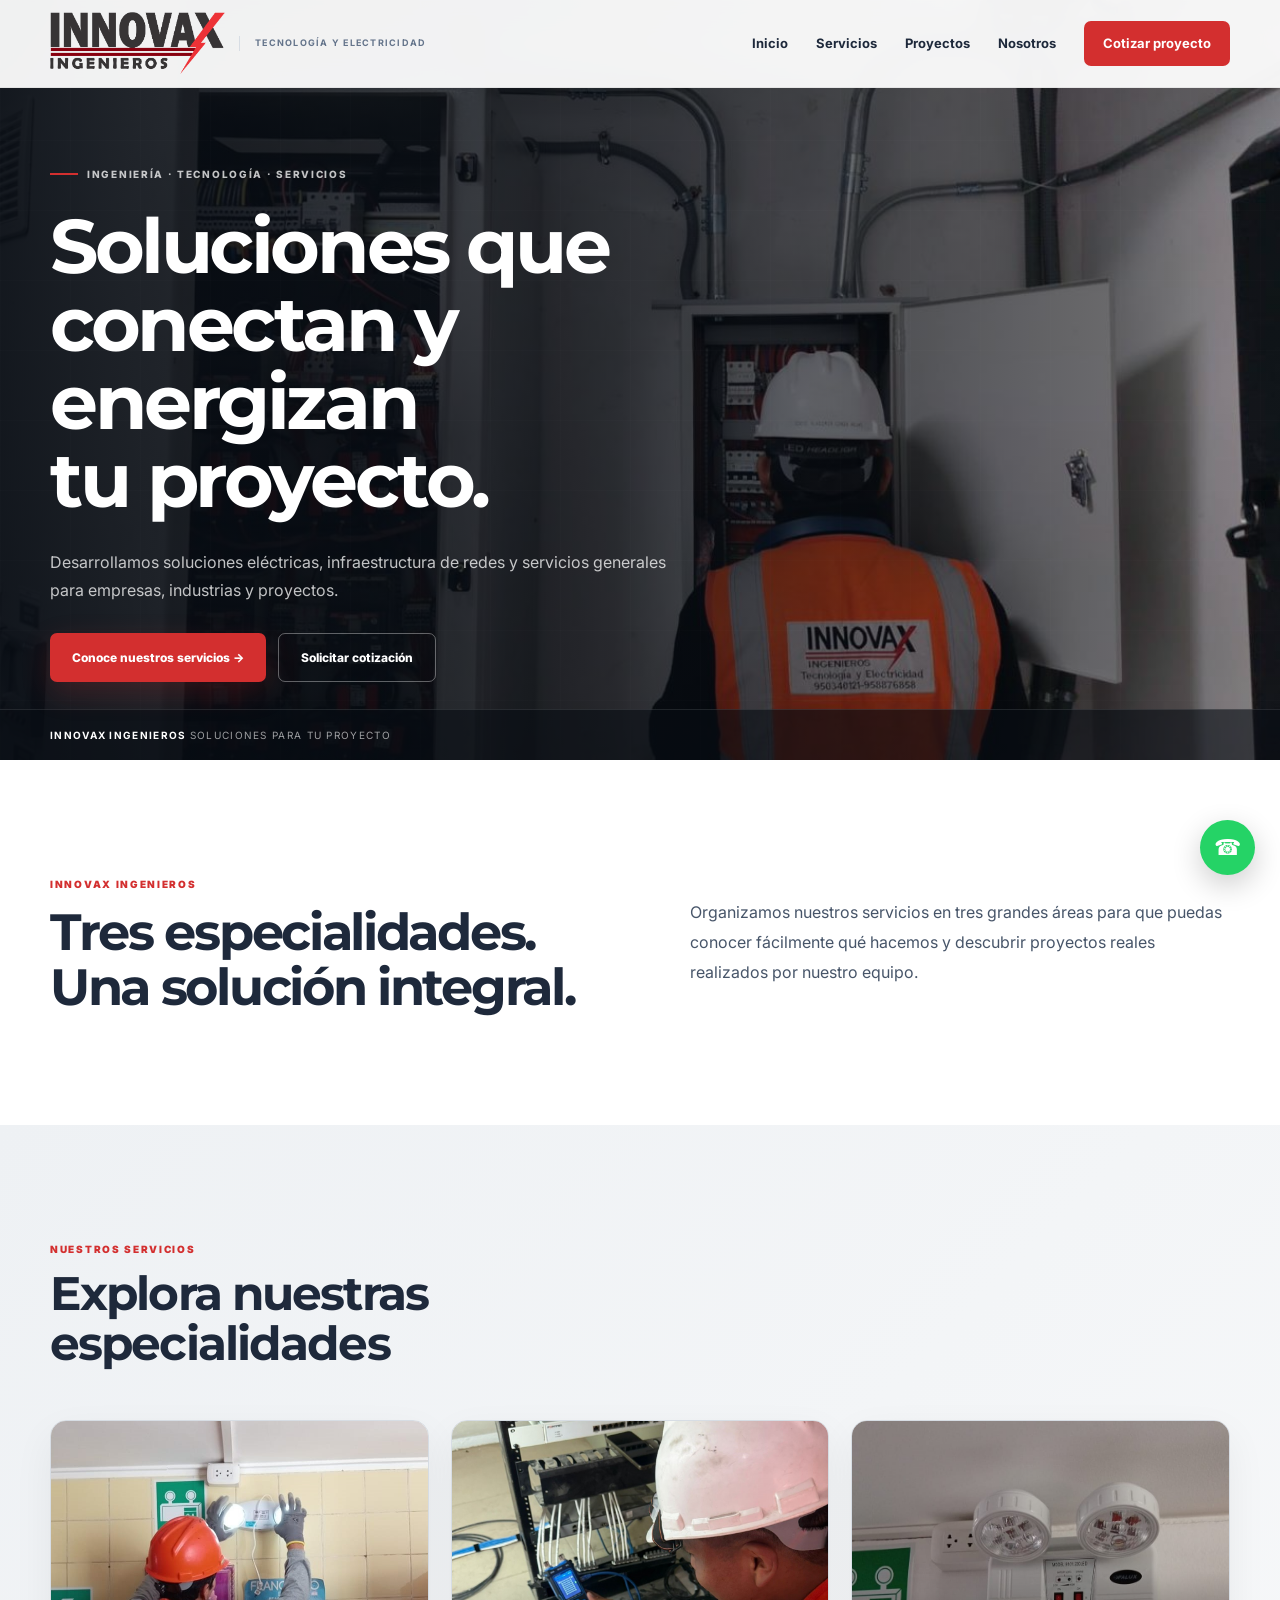
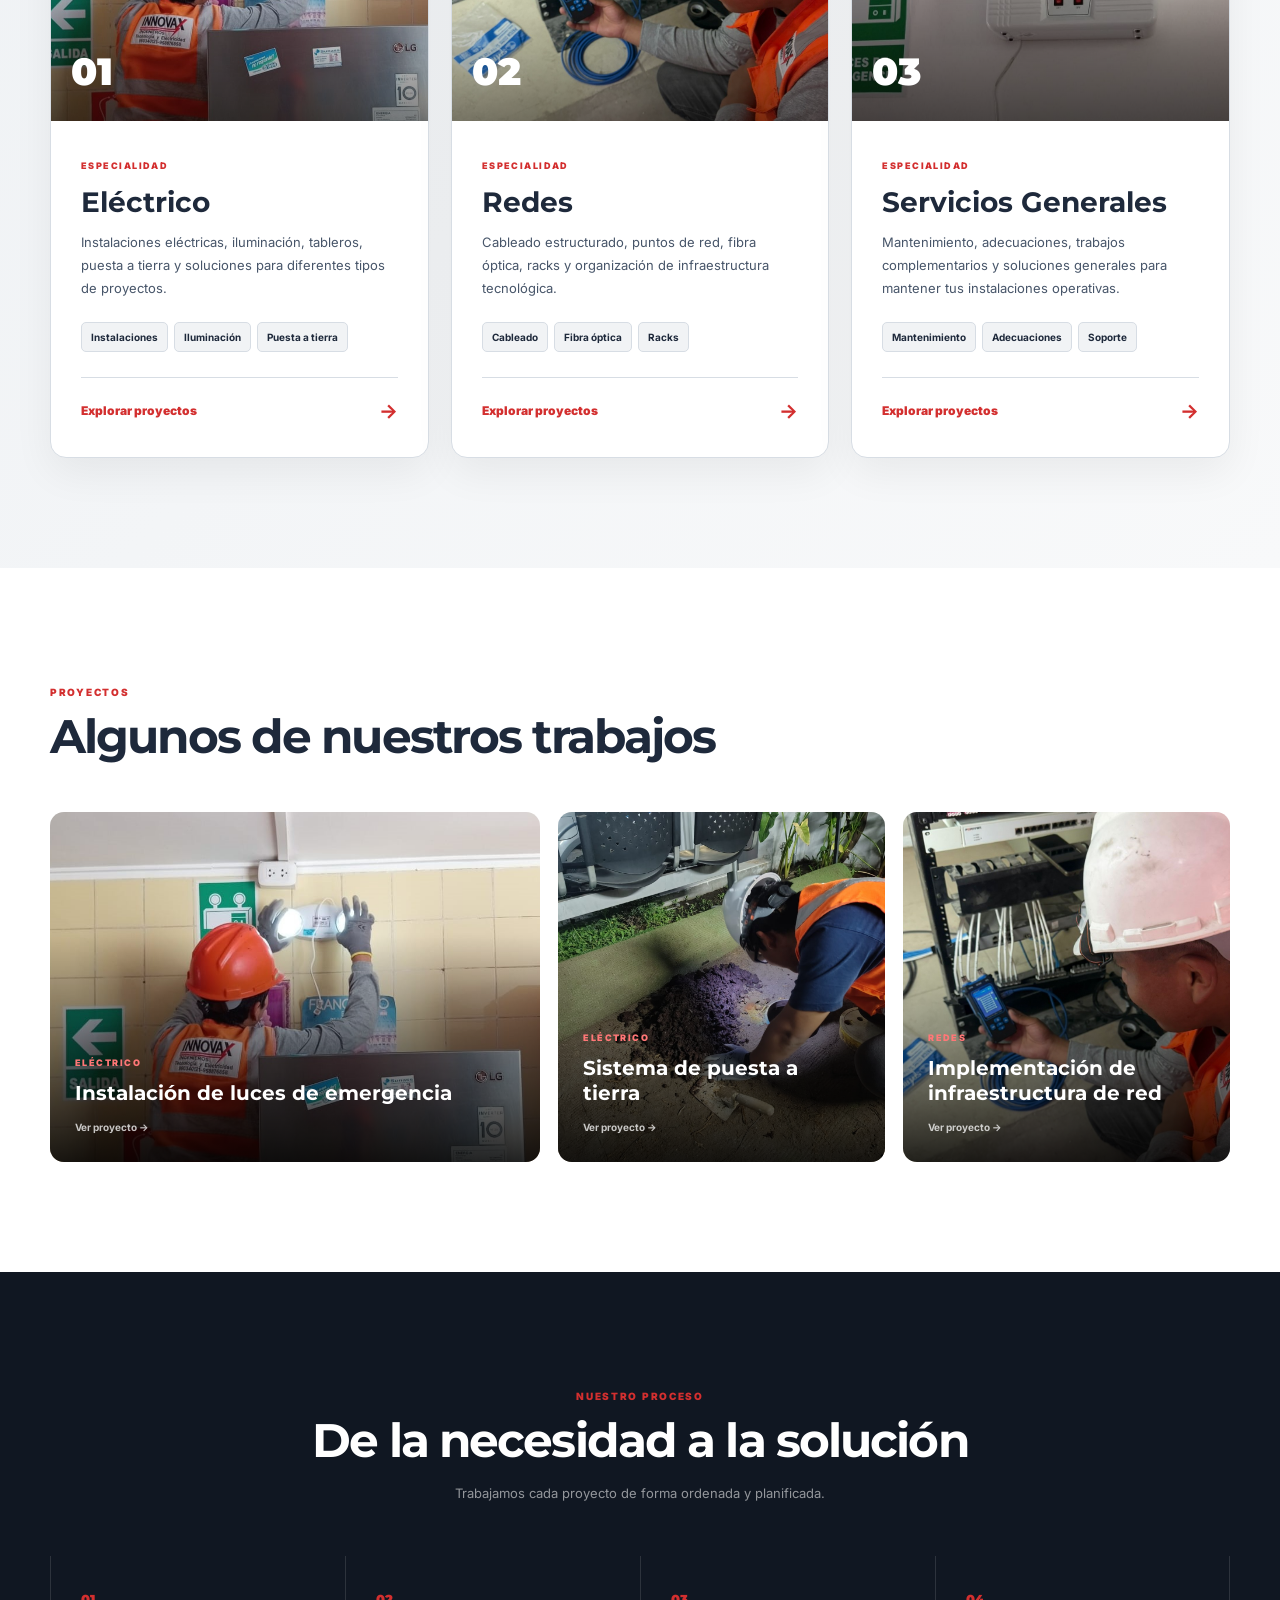
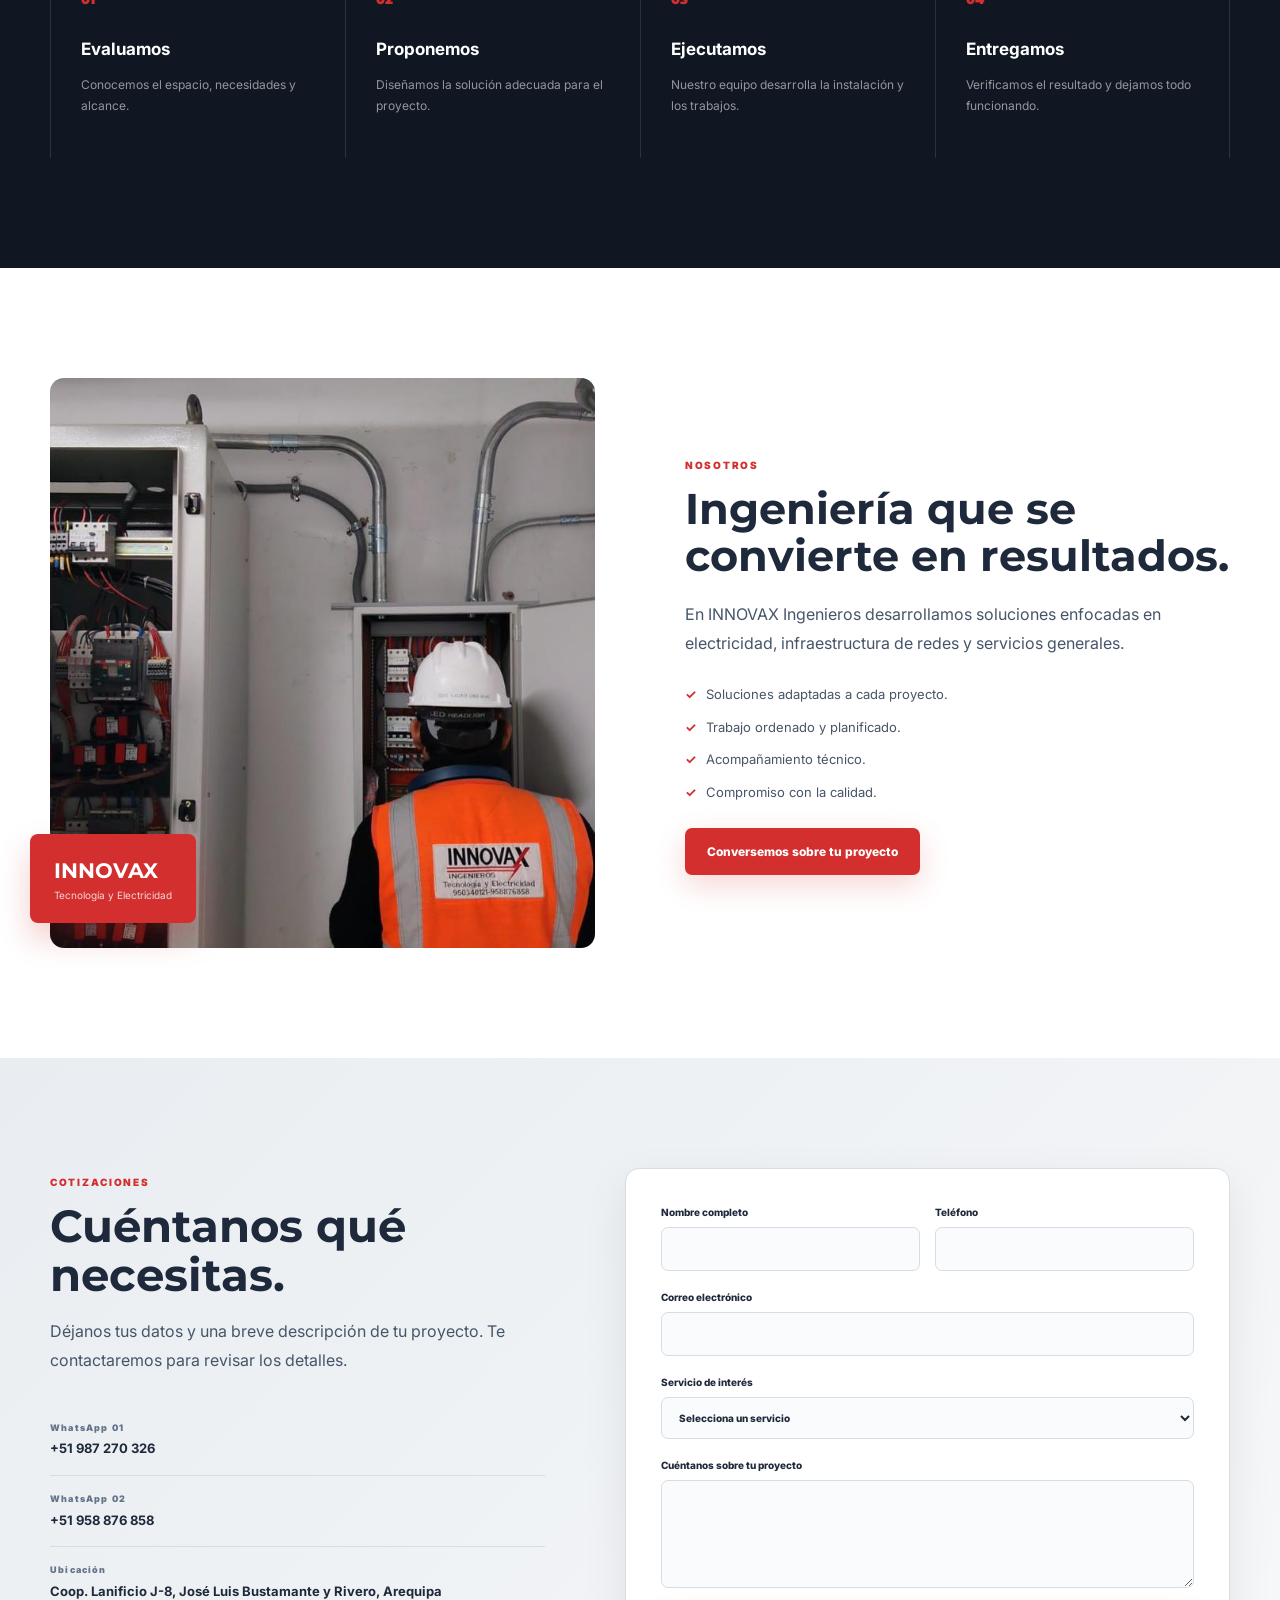
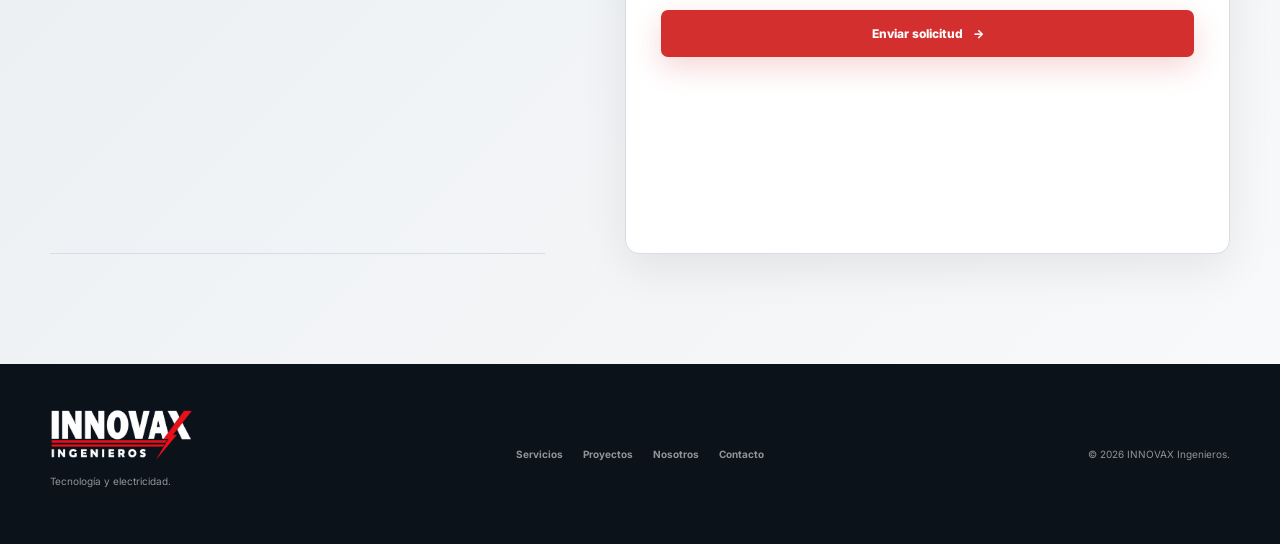
==== commit f3add3ff: "Reformulando pagina web" ====
--- a/index.html
+++ b/index.html
@@ -1,607 +1,690 @@
 <!DOCTYPE html>
+
 <html lang="es">
+
 <head>
+
   <meta charset="UTF-8">
-  <meta name="viewport" content="width=device-width, initial-scale=1.0">
-
-  <title>INNOVAX Ingenieros | Tecnología y Electricidad</title>
-
-  <meta
-    name="description"
-    content="INNOVAX Ingenieros: redes estructuradas, fibra óptica, instalaciones eléctricas, seguridad electrónica y mantenimiento."
-  >
-
-  <link rel="icon" href="assets/img/logo.png" type="image/png">
-
-  <link rel="preconnect" href="https://fonts.googleapis.com">
-  <link rel="preconnect" href="https://fonts.gstatic.com" crossorigin>
+
+<meta
+name="viewport"
+content="width=device-width, initial-scale=1.0"
+
+>
+
+  <title>
+    INNOVAX Ingenieros | Tecnología y Electricidad
+  </title>
+
+<meta
+name="description"
+content="INNOVAX Ingenieros. Soluciones eléctricas, redes y servicios generales para proyectos."
+
+>
+
+  <link
+    rel="icon"
+    href="assets/img/logo.png"
+    type="image/png"
+  >
+
+  <link
+    rel="preconnect"
+    href="https://fonts.googleapis.com"
+  >
+
+  <link
+    rel="preconnect"
+    href="https://fonts.gstatic.com"
+    crossorigin
+  >
 
   <link
     href="https://fonts.googleapis.com/css2?family=Inter:wght@400;500;600;700;800&family=Montserrat:wght@600;700;800;900&display=swap"
     rel="stylesheet"
   >
 
-  <link rel="stylesheet" href="css/style.css">
+  <link
+    rel="stylesheet"
+    href="css/style.css"
+  >
+
 </head>
 
 <body>
 
-<header class="site-header" id="header">
+<!-- =====================================================
+     HEADER
+===================================================== -->
+
+<header
+  class="site-header"
+  id="header"
+>
 
   <div class="container header-inner">
 
-    <a class="brand" href="index.html" aria-label="INNOVAX Ingenieros - Inicio">
-
-      <img
-        src="assets/img/logo.png"
-        alt="INNOVAX Ingenieros"
-        class="brand-logo"
-      >
-
-      <span class="brand-caption">
-        TECNOLOGÍA Y ELECTRICIDAD
-      </span>
-
-    </a>
-
-
-    <button
-      class="menu-toggle"
-      id="menuToggle"
-      aria-label="Abrir menú"
-      aria-expanded="false"
-    >
-      <span></span>
-      <span></span>
-      <span></span>
-    </button>
-
-
-    <nav class="main-nav" id="mainNav">
-
-      <a href="#inicio">Inicio</a>
-
-      <a href="#servicios">Servicios</a>
-
-      <a href="#proyectos">Proyectos</a>
-
-      <a href="#nosotros">Nosotros</a>
-
-      <a href="#contacto" class="nav-button">
-        Cotizar proyecto
-      </a>
-
-    </nav>
+<a
+  class="brand"
+  href="index.html"
+>
+
+  <img
+    src="assets/img/logo.png"
+    alt="INNOVAX Ingenieros"
+    class="brand-logo"
+  >
+
+  <span class="brand-caption">
+    TECNOLOGÍA Y ELECTRICIDAD
+  </span>
+
+</a>
+
+
+<button
+  class="menu-toggle"
+  id="menuToggle"
+  aria-label="Abrir menú"
+>
+
+  <span></span>
+  <span></span>
+  <span></span>
+
+</button>
+
+
+<nav
+  class="main-nav"
+  id="mainNav"
+>
+
+  <a href="#inicio">
+    Inicio
+  </a>
+
+  <a href="#servicios">
+    Servicios
+  </a>
+
+  <a href="#proyectos">
+    Proyectos
+  </a>
+
+  <a href="#nosotros">
+    Nosotros
+  </a>
+
+  <a
+    href="#contacto"
+    class="nav-button"
+  >
+    Cotizar proyecto
+  </a>
+
+</nav>
 
   </div>
 
 </header>
 
-
-<main>
-
+<main id="inicio">
 
 <!-- =====================================================
      HERO
 ===================================================== -->
 
-<section class="hero" id="inicio">
-
-  <div class="hero-image"></div>
+<section class="hero">
+
+  <div class="hero-slider">
+
+<div
+  class="slide active"
+  style="background-image:url('assets/img/hero-redes.jpg')"
+></div>
+
+<div
+  class="slide"
+  style="background-image:url('assets/electrico/luz-emerg2.jpeg')"
+></div>
+
+<div
+  class="slide"
+  style="background-image:url('assets/red/red4.jpeg')"
+></div>
+
+  </div>
 
   <div class="hero-overlay"></div>
 
   <div class="hero-pattern"></div>
 
-
   <div class="container hero-content">
 
-    <div class="hero-copy">
-
-      <span class="eyebrow">
-        <i></i>
-        INGENIERÍA · TECNOLOGÍA · ELECTRICIDAD
-      </span>
-
-
-      <h1>
-        Soluciones que<br>
-        <strong>conectan y energizan</strong><br>
-        tu proyecto.
-      </h1>
-
-
-      <p>
-        Diseñamos, instalamos y mantenemos infraestructura eléctrica,
-        redes estructuradas y sistemas de seguridad para empresas,
-        industrias y proyectos.
-      </p>
-
-
-      <div class="hero-actions">
-
-        <a href="#servicios" class="btn btn-primary">
-          Conoce nuestros servicios
-          <span>→</span>
-        </a>
-
-        <a href="#contacto" class="btn btn-outline">
-          Solicitar cotización
-        </a>
-
-      </div>
-
-
-      <div class="hero-points">
-
-        <div>
-          <b>01</b>
-          <span>Diseño</span>
-        </div>
-
-        <div>
-          <b>02</b>
-          <span>Instalación</span>
-        </div>
-
-        <div>
-          <b>03</b>
-          <span>Mantenimiento</span>
-        </div>
-
-      </div>
-
-    </div>
-
-  </div>
-
+<div class="hero-copy">
+
+
+  <div class="eyebrow">
+
+    <i></i>
+
+    INGENIERÍA · TECNOLOGÍA · SERVICIOS
+
+  </div>
+
+
+  <h1>
+
+    Soluciones que
+    <br>
+
+    <strong>conectan y energizan</strong>
+
+    <br>
+
+    tu proyecto.
+
+  </h1>
+
+
+  <p>
+
+    Desarrollamos soluciones eléctricas,
+    infraestructura de redes y servicios
+    generales para empresas, industrias
+    y proyectos.
+
+  </p>
+
+
+  <div class="hero-actions">
+
+    <a
+      href="#servicios"
+      class="btn btn-primary"
+    >
+      Conoce nuestros servicios →
+    </a>
+
+
+    <a
+      href="#contacto"
+      class="btn btn-outline"
+    >
+      Solicitar cotización
+    </a>
+
+  </div>
+
+</div>
+
+  </div>
 
   <div class="hero-bottom">
-
-    <div class="container hero-bottom-inner">
-
-      <span>REDES ESTRUCTURADAS</span>
-      <b>•</b>
-
-      <span>FIBRA ÓPTICA</span>
-      <b>•</b>
-
-      <span>INSTALACIONES ELÉCTRICAS</span>
-      <b>•</b>
-
-      <span>SEGURIDAD ELECTRÓNICA</span>
-
-    </div>
+<div class="hero-bottom-inner">
+
+  <b>
+    INNOVAX INGENIEROS
+  </b>
+SOLUCIONES PARA TU PROYECTO
+</div>
 
   </div>
 
 </section>
-
-
 
 <!-- =====================================================
      INTRO
 ===================================================== -->
 
-<section class="intro section">
+<section class="section intro">
 
   <div class="container intro-grid">
 
-    <div>
-
-      <span class="section-kicker">
-        INNOVAX INGENIEROS
-      </span>
-
-      <h2>
-        Un solo equipo para llevar tu proyecto
-        de principio a fin.
-      </h2>
-
-    </div>
-
-
-    <p>
-      Integramos ingeniería, suministro e instalación
-      para que tus sistemas eléctricos y tecnológicos
-      funcionen de forma segura, ordenada y eficiente.
-    </p>
-
+<div>
+
+  <span class="section-kicker">
+    INNOVAX INGENIEROS
+  </span>
+
+
+  <h2>
+
+    Tres especialidades.
+    <br>
+    Una solución integral.
+
+  </h2>
+
+</div>
+
+
+<p>
+
+  Organizamos nuestros servicios en tres
+  grandes áreas para que puedas conocer
+  fácilmente qué hacemos y descubrir
+  proyectos reales realizados por nuestro equipo.
+
+</p>
   </div>
 
 </section>
-
-
 
 <!-- =====================================================
      SERVICIOS
 ===================================================== -->
 
-<section class="section services-section" id="servicios">
+<section
+  class="section services-section"
+  id="servicios"
+>
 
   <div class="container">
 
-    <div class="section-heading">
-
-      <div>
-
-        <span class="section-kicker">
-          NUESTROS SERVICIOS
+<div class="section-heading">
+
+  <div>
+
+    <span class="section-kicker">
+      NUESTROS SERVICIOS
+    </span>
+
+
+    <h2>
+      Explora nuestras especialidades
+    </h2>
+
+  </div>
+
+</div>
+
+
+
+<div class="services-main-grid">
+
+
+  <!-- ================================================
+       ELÉCTRICO
+  ================================================= -->
+
+  <a
+    href="servicio.html?tipo=electrico"
+    class="service-feature-card"
+  >
+
+    <div class="service-feature-image">
+
+      <img
+        src="assets/electrico/luz-emerg2.jpeg"
+        alt="Servicios eléctricos"
+      >
+
+      <span class="image-number">
+        01
+      </span>
+
+    </div>
+
+
+    <div class="service-feature-content">
+
+
+      <span class="service-small-label">
+        ESPECIALIDAD
+      </span>
+
+
+      <h3>
+        Eléctrico
+      </h3>
+
+
+      <p>
+
+        Instalaciones eléctricas,
+        iluminación, tableros,
+        puesta a tierra y soluciones
+        para diferentes tipos de proyectos.
+
+      </p>
+
+
+      <div class="service-tags">
+
+        <span>
+          Instalaciones
         </span>
 
-        <h2>
-          Soluciones pensadas para tu proyecto
-        </h2>
+        <span>
+          Iluminación
+        </span>
+
+        <span>
+          Puesta a tierra
+        </span>
 
       </div>
 
 
+      <div class="service-link">
+
+        Explorar proyectos
+
+        <b>
+          →
+        </b>
+
+      </div>
+
+
+    </div>
+
+  </a>
+
+
+
+  <!-- ================================================
+       REDES
+  ================================================= -->
+
+  <a
+    href="servicio.html?tipo=redes"
+    class="service-feature-card"
+  >
+
+    <div class="service-feature-image">
+
+      <img
+        src="assets/red/red4.jpeg"
+        alt="Servicios de redes"
+      >
+
+      <span class="image-number">
+        02
+      </span>
+
+    </div>
+
+
+    <div class="service-feature-content">
+
+
+      <span class="service-small-label">
+        ESPECIALIDAD
+      </span>
+
+
+      <h3>
+        Redes
+      </h3>
+
+
       <p>
-        Selecciona un servicio para conocer con mayor
-        detalle qué hacemos y cómo podemos ayudarte.
+
+        Cableado estructurado,
+        puntos de red, fibra óptica,
+        racks y organización de
+        infraestructura tecnológica.
+
       </p>
 
+
+      <div class="service-tags">
+
+        <span>
+          Cableado
+        </span>
+
+        <span>
+          Fibra óptica
+        </span>
+
+        <span>
+          Racks
+        </span>
+
+      </div>
+
+
+      <div class="service-link">
+
+        Explorar proyectos
+
+        <b>
+          →
+        </b>
+
+      </div>
+
+
     </div>
 
-
-    <div class="services-grid">
-
-
-      <!-- REDES -->
-
-      <a
-        class="service-card"
-        href="servicio.html?tipo=redes"
-        target="_blank"
-        rel="noopener"
+  </a>
+
+
+
+  <!-- ================================================
+       SERVICIOS GENERALES
+  ================================================= -->
+
+  <a
+    href="servicio.html?tipo=generales"
+    class="service-feature-card"
+  >
+
+    <div class="service-feature-image">
+
+      <img
+        src="assets/electrico/luz-emerg4.jpeg"
+        alt="Servicios generales"
       >
 
-        <div class="service-number">
-          01
-        </div>
-
-        <div class="service-icon">
-          ⌁
-        </div>
-
-        <h3>
-          Redes estructuradas
-        </h3>
-
-        <p>
-          Diseño e instalación de cableado UTP,
-          fibra óptica, racks, puntos de red y
-          organización de infraestructura.
-        </p>
-
-        <span class="service-link">
-          Ver servicio
-          <b>→</b>
+      <span class="image-number">
+        03
+      </span>
+
+    </div>
+
+
+    <div class="service-feature-content">
+
+
+      <span class="service-small-label">
+        ESPECIALIDAD
+      </span>
+
+
+      <h3>
+        Servicios Generales
+      </h3>
+
+
+      <p>
+
+        Mantenimiento, adecuaciones,
+        trabajos complementarios y
+        soluciones generales para
+        mantener tus instalaciones operativas.
+
+      </p>
+
+
+      <div class="service-tags">
+
+        <span>
+          Mantenimiento
         </span>
 
-      </a>
-
-
-
-      <!-- ELECTRICIDAD -->
-
-      <a
-        class="service-card"
-        href="servicio.html?tipo=electricidad"
-        target="_blank"
-        rel="noopener"
-      >
-
-        <div class="service-number">
-          02
-        </div>
-
-        <div class="service-icon">
-          ϟ
-        </div>
-
-        <h3>
-          Instalaciones eléctricas
-        </h3>
-
-        <p>
-          Instalaciones, tableros, iluminación,
-          puesta a tierra y soluciones eléctricas
-          para diferentes tipos de proyectos.
-        </p>
-
-        <span class="service-link">
-          Ver servicio
-          <b>→</b>
+        <span>
+          Adecuaciones
         </span>
 
-      </a>
-
-
-
-      <!-- SEGURIDAD -->
-
-      <a
-        class="service-card"
-        href="servicio.html?tipo=seguridad"
-        target="_blank"
-        rel="noopener"
-      >
-
-        <div class="service-number">
-          03
-        </div>
-
-        <div class="service-icon">
-          ◉
-        </div>
-
-        <h3>
-          Seguridad electrónica
-        </h3>
-
-        <p>
-          CCTV, cámaras IP, control de acceso,
-          alarmas y soluciones para proteger
-          instalaciones y activos.
-        </p>
-
-        <span class="service-link">
-          Ver servicio
-          <b>→</b>
+        <span>
+          Soporte
         </span>
 
-      </a>
-
-
-
-      <!-- MANTENIMIENTO -->
-
-      <a
-        class="service-card"
-        href="servicio.html?tipo=mantenimiento"
-        target="_blank"
-        rel="noopener"
-      >
-
-        <div class="service-number">
-          04
-        </div>
-
-        <div class="service-icon">
-          ↻
-        </div>
-
-        <h3>
-          Mantenimiento
-        </h3>
-
-        <p>
-          Mantenimiento preventivo y correctivo
-          para mantener tus instalaciones operativas
-          y reducir riesgos.
-        </p>
-
-        <span class="service-link">
-          Ver servicio
-          <b>→</b>
-        </span>
-
-      </a>
-
-
-
-      <!-- INGENIERIA -->
-
-      <a
-        class="service-card"
-        href="servicio.html?tipo=ingenieria"
-        target="_blank"
-        rel="noopener"
-      >
-
-        <div class="service-number">
-          05
-        </div>
-
-        <div class="service-icon">
-          ⌘
-        </div>
-
-        <h3>
-          Proyectos e ingeniería
-        </h3>
-
-        <p>
-          Levantamiento, diseño, planificación,
-          presupuesto y ejecución de proyectos
-          integrales.
-        </p>
-
-        <span class="service-link">
-          Ver servicio
-          <b>→</b>
-        </span>
-
-      </a>
-
-
-
-      <!-- DATA CENTER -->
-
-      <a
-        class="service-card"
-        href="servicio.html?tipo=data"
-        target="_blank"
-        rel="noopener"
-      >
-
-        <div class="service-number">
-          06
-        </div>
-
-        <div class="service-icon">
-          ▦
-        </div>
-
-        <h3>
-          Data center & racks
-        </h3>
-
-        <p>
-          Ordenamiento de racks, patch panels,
-          cableado, etiquetado y organización
-          de cuartos de comunicaciones.
-        </p>
-
-        <span class="service-link">
-          Ver servicio
-          <b>→</b>
-        </span>
-
-      </a>
+      </div>
+
+
+      <div class="service-link">
+
+        Explorar proyectos
+
+        <b>
+          →
+        </b>
+
+      </div>
 
 
     </div>
 
+  </a>
+
+
+</div>
+
   </div>
 
 </section>
 
-
-
 <!-- =====================================================
-     PROYECTOS
+     PROYECTOS DESTACADOS
 ===================================================== -->
 
-<section class="section projects-section" id="proyectos">
+<section
+  class="section projects-section"
+  id="proyectos"
+>
 
   <div class="container">
 
-    <div class="section-heading">
-
-      <div>
-
-        <span class="section-kicker">
-          PROYECTOS
-        </span>
-
-        <h2>
-          Trabajo que habla por nosotros
-        </h2>
-
-      </div>
-
-      <p>
-        Una muestra de trabajos ejecutados
-        por nuestro equipo.
-      </p>
+<div class="section-heading">
+
+  <div>
+
+    <span class="section-kicker">
+      PROYECTOS
+    </span>
+
+
+    <h2>
+      Algunos de nuestros trabajos
+    </h2>
+
+  </div>
+
+</div>
+
+
+
+<div class="projects-grid">
+
+
+  <a
+    href="proyecto.html?proyecto=luz-emergencia"
+    class="project-card project-large"
+  >
+
+    <img
+      src="assets/electrico/luz-emerg2.jpeg"
+      alt="Instalación de luces de emergencia"
+    >
+
+
+    <div class="project-info">
+
+      <span>
+        ELÉCTRICO
+      </span>
+
+
+      <h3>
+        Instalación de luces de emergencia
+      </h3>
+
+
+      <small>
+        Ver proyecto →
+      </small>
 
     </div>
 
-
-    <div class="projects-grid">
-
-
-      <article class="project-card project-large">
-
-        <img
-          src="assets/red/red4.jpeg"
-          alt="Instalación de red y cableado"
-        >
-
-        <div class="project-info">
-
-          <span>
-            REDES
-          </span>
-
-          <h3>
-            Implementación y organización
-            de infraestructura de comunicaciones
-          </h3>
-
-        </div>
-
-      </article>
-
-
-
-      <article class="project-card">
-
-        <img
-          src="assets/red/red2.jpeg"
-          alt="Rack de comunicaciones"
-        >
-
-        <div class="project-info">
-
-          <span>
-            REDES
-          </span>
-
-          <h3>
-            Ordenamiento de rack y cableado
-          </h3>
-
-        </div>
-
-      </article>
-
-
-
-      <article class="project-card">
-
-        <img
-          src="assets/electrico/luz-emerg2.jpeg"
-          alt="Instalación eléctrica"
-        >
-
-        <div class="project-info">
-
-          <span>
-            ELECTRICIDAD
-          </span>
-
-          <h3>
-            Instalaciones y adecuaciones eléctricas
-          </h3>
-
-        </div>
-
-      </article>
-
-
-
-      <article class="project-card">
-
-        <img
-          src="assets/electrico/luz-emerg5.jpeg"
-          alt="Sistema de iluminación de emergencia"
-        >
-
-        <div class="project-info">
-
-          <span>
-            SEGURIDAD
-          </span>
-
-          <h3>
-            Instalación de sistemas de emergencia
-          </h3>
-
-        </div>
-
-      </article>
-
+  </a>
+
+
+
+  <a
+    href="proyecto.html?proyecto=pozo-tierra"
+    class="project-card"
+  >
+
+    <img
+      src="assets/electrico/pozo1.jpeg"
+      alt="Pozo a tierra"
+    >
+
+
+    <div class="project-info">
+
+      <span>
+        ELÉCTRICO
+      </span>
+
+
+      <h3>
+        Sistema de puesta a tierra
+      </h3>
+
+
+      <small>
+        Ver proyecto →
+      </small>
 
     </div>
 
+  </a>
+
+
+
+  <a
+    href="proyecto.html?proyecto=redes"
+    class="project-card"
+  >
+
+    <img
+      src="assets/red/red4.jpeg"
+      alt="Instalación de redes"
+    >
+
+
+    <div class="project-info">
+
+      <span>
+        REDES
+      </span>
+
+
+      <h3>
+        Implementación de infraestructura de red
+      </h3>
+
+
+      <small>
+        Ver proyecto →
+      </small>
+
+    </div>
+
+  </a>
+
+
+</div>
   </div>
 
 </section>
-
-
 
 <!-- =====================================================
      PROCESO
@@ -611,423 +694,437 @@
 
   <div class="container">
 
-    <div class="section-heading centered">
-
-      <span class="section-kicker">
-        NUESTRO PROCESO
-      </span>
-
-      <h2>
-        Orden, planificación y ejecución
-      </h2>
-
-      <p>
-        Trabajamos con una metodología clara para
-        que tengas visibilidad durante todo el proyecto.
-      </p>
-
-    </div>
-
-
-    <div class="process-grid">
-
-      <div class="process-item">
-
-        <span>01</span>
-
-        <h3>
-          Visita técnica
-        </h3>
-
-        <p>
-          Conocemos el lugar, necesidades y
-          condiciones del proyecto.
-        </p>
-
-      </div>
-
-
-      <div class="process-item">
-
-        <span>02</span>
-
-        <h3>
-          Diseño y propuesta
-        </h3>
-
-        <p>
-          Definimos la solución, materiales,
-          alcance y presupuesto.
-        </p>
-
-      </div>
-
-
-      <div class="process-item">
-
-        <span>03</span>
-
-        <h3>
-          Ejecución
-        </h3>
-
-        <p>
-          Realizamos la instalación siguiendo
-          el plan de trabajo.
-        </p>
-
-      </div>
-
-
-      <div class="process-item">
-
-        <span>04</span>
-
-        <h3>
-          Pruebas y entrega
-        </h3>
-
-        <p>
-          Verificamos el funcionamiento y
-          entregamos el proyecto.
-        </p>
-
-      </div>
-
-    </div>
+<div class="section-heading centered">
+
+  <span class="section-kicker">
+    NUESTRO PROCESO
+  </span>
+
+
+  <h2>
+    De la necesidad a la solución
+  </h2>
+
+
+  <p>
+
+    Trabajamos cada proyecto de forma
+    ordenada y planificada.
+
+  </p>
+
+</div>
+
+
+
+<div class="process-grid">
+
+
+  <div class="process-item">
+
+    <span>
+      01
+    </span>
+
+    <h3>
+      Evaluamos
+    </h3>
+
+    <p>
+      Conocemos el espacio,
+      necesidades y alcance.
+    </p>
+
+  </div>
+
+
+  <div class="process-item">
+
+    <span>
+      02
+    </span>
+
+    <h3>
+      Proponemos
+    </h3>
+
+    <p>
+      Diseñamos la solución
+      adecuada para el proyecto.
+    </p>
+
+  </div>
+
+
+  <div class="process-item">
+
+    <span>
+      03
+    </span>
+
+    <h3>
+      Ejecutamos
+    </h3>
+
+    <p>
+      Nuestro equipo desarrolla
+      la instalación y los trabajos.
+    </p>
+
+  </div>
+
+
+  <div class="process-item">
+
+    <span>
+      04
+    </span>
+
+    <h3>
+      Entregamos
+    </h3>
+
+    <p>
+      Verificamos el resultado
+      y dejamos todo funcionando.
+    </p>
+
+  </div>
+
+
+</div>
 
   </div>
 
 </section>
-
-
 
 <!-- =====================================================
      NOSOTROS
 ===================================================== -->
 
-<section class="section about-section" id="nosotros">
+<section
+  class="section about-section"
+  id="nosotros"
+>
 
   <div class="container about-grid">
-
-
-    <div class="about-image-wrap">
-
-      <img
-        src="assets/img/hero-redes.jpg"
-        alt="Ingeniero de INNOVAX trabajando en un tablero"
-      >
-
-      <div class="about-badge">
-
-        <strong>
-          INNOVAX
-        </strong>
-
-        <span>
-          Ingeniería y tecnología
-        </span>
-
-      </div>
-
-    </div>
-
-
-
-    <div class="about-copy">
-
-      <span class="section-kicker">
-        NOSOTROS
-      </span>
-
-      <h2>
-        Ingeniería que se convierte en resultados.
-      </h2>
-
-      <p>
-        En INNOVAX Ingenieros desarrollamos soluciones
-        de tecnología y electricidad enfocadas en
-        seguridad, continuidad y buen funcionamiento.
-      </p>
-
-
-      <ul>
-
-        <li>
-          <b>✓</b>
-          Soluciones adaptadas a cada proyecto.
-        </li>
-
-        <li>
-          <b>✓</b>
-          Instalaciones ordenadas y documentadas.
-        </li>
-
-        <li>
-          <b>✓</b>
-          Acompañamiento técnico durante el proceso.
-        </li>
-
-        <li>
-          <b>✓</b>
-          Compromiso con la calidad y la seguridad.
-        </li>
-
-      </ul>
-
-
-      <a
-        href="#contacto"
-        class="btn btn-primary"
-      >
-        Conversemos sobre tu proyecto
-      </a>
-
-    </div>
-
+<div class="about-image-wrap">
+
+  <img
+    src="assets/img/hero-redes.jpg"
+    alt="INNOVAX Ingenieros"
+  >
+
+
+  <div class="about-badge">
+
+    <strong>
+      INNOVAX
+    </strong>
+
+    <span>
+      Tecnología y Electricidad
+    </span>
+
+  </div>
+
+</div>
+
+
+
+<div class="about-copy">
+
+  <span class="section-kicker">
+    NOSOTROS
+  </span>
+
+
+  <h2>
+    Ingeniería que se convierte en resultados.
+  </h2>
+
+
+  <p>
+
+    En INNOVAX Ingenieros desarrollamos
+    soluciones enfocadas en electricidad,
+    infraestructura de redes y servicios
+    generales.
+
+  </p>
+
+
+  <ul>
+
+    <li>
+      <b>✓</b>
+      Soluciones adaptadas a cada proyecto.
+    </li>
+
+    <li>
+      <b>✓</b>
+      Trabajo ordenado y planificado.
+    </li>
+
+    <li>
+      <b>✓</b>
+      Acompañamiento técnico.
+    </li>
+
+    <li>
+      <b>✓</b>
+      Compromiso con la calidad.
+    </li>
+
+  </ul>
+
+
+  <a
+    href="#contacto"
+    class="btn btn-primary"
+  >
+    Conversemos sobre tu proyecto
+  </a>
+
+</div>
   </div>
 
 </section>
-
-
 
 <!-- =====================================================
      CONTACTO
 ===================================================== -->
 
-<section class="section contact-section" id="contacto">
+<section
+  class="section contact-section"
+  id="contacto"
+>
 
   <div class="container contact-grid">
 
-
-    <div class="contact-copy">
-
-      <span class="section-kicker">
-        COTIZACIONES
+<div class="contact-copy">
+
+
+  <span class="section-kicker">
+    COTIZACIONES
+  </span>
+
+
+  <h2>
+    Cuéntanos qué necesitas.
+  </h2>
+
+
+  <p>
+
+    Déjanos tus datos y una breve
+    descripción de tu proyecto.
+    Te contactaremos para revisar
+    los detalles.
+
+  </p>
+
+
+  <div class="contact-details">
+
+
+    <a
+      href="https://wa.me/51987270326"
+      target="_blank"
+      rel="noopener"
+    >
+
+      <span>
+        WhatsApp 01
       </span>
 
-      <h2>
-        Cuéntanos qué necesitas.
-      </h2>
-
-      <p>
-        Déjanos tus datos y una breve descripción
-        de tu proyecto. Te contactaremos para
-        revisar los detalles.
-      </p>
-
-
-      <div class="contact-details">
-
-        <a
-          href="https://wa.me/51987270326"
-          target="_blank"
-          rel="noopener"
-        >
-
-          <span>
-            WhatsApp
-          </span>
-
-          <strong>
-            +51 987 270 326
-          </strong>
-
-        </a>
-
-
-        <a href="tel:+51958876858">
-
-          <span>
-            Teléfono
-          </span>
-
-          <strong>
-            +51 958 876 858
-          </strong>
-
-        </a>
-
-
-        <div>
-
-          <span>
-            Ubicación
-          </span>
-
-          <strong>
-            Arequipa, Perú
-          </strong>
-
-          <!-- Mapa iframe integrado -->
-          <div class="map-container">
-            <iframe
-              src="https://www.google.com/maps/embed?pb=!1m14!1m12!1m3!1d1248.8091754996562!2d-71.52873253885546!3d-16.42791954432221!2m3!1f0!2f0!3f0!3m2!1i1024!2i768!4f13.1!5e1!3m2!1ses!2spe!4v1787605194730!5m2!1ses!2spe"
-              allowfullscreen=""
-              loading="lazy"
-              referrerpolicy="strict-origin-when-cross-origin"
-            ></iframe>
-          </div>
-
-        </div>
+      <strong>
+        +51 987 270 326
+      </strong>
+
+    </a>
+
+
+    <a href="https://wa.me/51958876858">
+
+      <span>
+        WhatsApp 02
+      </span>
+
+      <strong>
+        +51 958 876 858
+      </strong>
+
+    </a>
+
+
+    <div>
+
+      <span>
+        Ubicación
+      </span>
+
+      <strong>
+        Coop. Lanificio J-8,
+        José Luis Bustamante y Rivero,
+        Arequipa
+      </strong>
+
+
+      <div class="map-container">
+
+        <iframe
+          src="https://www.google.com/maps/embed?pb=!1m14!1m12!1m3!1d1248.8091754996562!2d-71.52873253885546!3d-16.42791954432221!2m3!1f0!2f0!3f0!3m2!1i1024!2i768!4f13.1!5e1!3m2!1ses!2spe!4v1787605194730!5m2!1ses!2spe"
+          allowfullscreen=""
+          loading="lazy"
+        ></iframe>
 
       </div>
 
     </div>
 
 
-
-    <form
-      class="contact-form"
-      id="contactForm"
-      action="php/enviar.php"
-      method="POST"
-    >
-
-      <div class="form-row">
-
-        <label>
-          Nombre completo
-
-          <input
-            type="text"
-            name="nombre"
-            required
-          >
-
-        </label>
-
-
-        <label>
-          Teléfono
-
-          <input
-            type="tel"
-            name="telefono"
-            required
-          >
-
-        </label>
-
-      </div>
-
-
-      <label>
-
-        Correo electrónico
-
-        <input
-          type="email"
-          name="email"
-          required
-        >
-
-      </label>
-
-
-      <label>
-
-        Servicio de interés
-
-        <select
-          name="servicio"
-          id="servicioSelect"
-          required
-        >
-
-          <option
-            value=""
-            disabled
-            selected
-          >
-            Selecciona un servicio
-          </option>
-
-          <option>
-            Redes estructuradas
-          </option>
-
-          <option>
-            Instalaciones eléctricas
-          </option>
-
-          <option>
-            Seguridad electrónica
-          </option>
-
-          <option>
-            Mantenimiento
-          </option>
-
-          <option>
-            Proyectos e ingeniería
-          </option>
-
-          <option>
-            Data center & racks
-          </option>
-
-          <option>
-            Otro
-          </option>
-
-        </select>
-
-      </label>
-
-
-      <label>
-
-        Cuéntanos sobre tu proyecto
-
-        <textarea
-          name="mensaje"
-          rows="5"
-          required
-        ></textarea>
-
-      </label>
-
+  </div>
+
+</div>
+
+
+
+<form
+  class="contact-form"
+  id="contactForm"
+  action="php/enviar.php"
+  method="POST"
+>
+
+
+  <div class="form-row">
+
+
+    <label>
+
+      Nombre completo
 
       <input
         type="text"
-        name="empresa_web"
-        class="hp-field"
-        tabindex="-1"
-        autocomplete="off"
+        name="nombre"
+        required
       >
 
-
-      <button
-        class="btn btn-primary btn-submit"
-        type="submit"
-        id="submitBtn"
+    </label>
+
+
+    <label>
+
+      Teléfono
+
+      <input
+        type="tel"
+        name="telefono"
+        required
       >
 
-        Enviar solicitud
-
-        <span>
-          →
-        </span>
-
-      </button>
-
-
-      <p
-        class="form-status"
-        id="formStatus"
-      ></p>
-
-    </form>
-
+    </label>
+
+
+  </div>
+
+
+  <label>
+
+    Correo electrónico
+
+    <input
+      type="email"
+      name="email"
+      required
+    >
+
+  </label>
+
+
+  <label>
+
+    Servicio de interés
+
+    <select
+      name="servicio"
+      required
+    >
+
+      <option
+        value=""
+        selected
+        disabled
+      >
+        Selecciona un servicio
+      </option>
+
+      <option value="Eléctrico">
+        Eléctrico
+      </option>
+
+      <option value="Redes">
+        Redes
+      </option>
+
+      <option value="Servicios Generales">
+        Servicios Generales
+      </option>
+
+    </select>
+
+  </label>
+
+
+  <label>
+
+    Cuéntanos sobre tu proyecto
+
+    <textarea
+      name="mensaje"
+      rows="5"
+      required
+    ></textarea>
+
+  </label>
+
+
+  <input
+    type="text"
+    name="empresa_web"
+    class="hp-field"
+    tabindex="-1"
+    autocomplete="off"
+  >
+
+
+  <button
+    type="submit"
+    class="btn btn-primary btn-submit"
+  >
+
+    Enviar solicitud
+
+    <span>
+      →
+    </span>
+
+  </button>
+
+
+  <p
+    id="formStatus"
+    class="form-status"
+  ></p>
+
+
+</form>
   </div>
 
 </section>
 
-
 </main>
-
-
 
 <!-- =====================================================
      FOOTER
@@ -1037,79 +1134,75 @@
 
   <div class="container footer-inner">
 
-    <div>
-
-      <img
-        src="assets/img/logo.png"
-        alt="INNOVAX Ingenieros"
-        class="footer-logo"
-      >
-
-      <p>
-        Tecnología y electricidad.
-      </p>
-
-    </div>
-
-
-    <div class="footer-nav">
-
-      <a href="#servicios">
-        Servicios
-      </a>
-
-      <a href="#proyectos">
-        Proyectos
-      </a>
-
-      <a href="#nosotros">
-        Nosotros
-      </a>
-
-      <a href="#contacto">
-        Contacto
-      </a>
-
-    </div>
-
-
-    <p class="copyright">
-
-      © <span id="year"></span>
-      INNOVAX Ingenieros.
-      Todos los derechos reservados.
-
-    </p>
+<div>
+
+  <img
+    src="assets/img/logoblanco.png"
+    alt="INNOVAX Ingenieros"
+    class="footer-logo"
+  >
+
+  <p>
+    Tecnología y electricidad.
+  </p>
+
+</div>
+
+
+<div class="footer-nav">
+
+  <a href="#servicios">
+    Servicios
+  </a>
+
+  <a href="#proyectos">
+    Proyectos
+  </a>
+
+  <a href="#nosotros">
+    Nosotros
+  </a>
+
+  <a href="#contacto">
+    Contacto
+  </a>
+
+</div>
+
+
+<p class="copyright">
+
+  © <span id="year"></span>
+  INNOVAX Ingenieros.
+
+</p>
+
 
   </div>
 
 </footer>
 
-
-
-<!-- WHATSAPP -->
-
 <a
-  class="whatsapp-float"
-  href="https://wa.me/51987270326?text=Hola%20INNOVAX%2C%20quisiera%20informaci%C3%B3n%20sobre%20sus%20servicios."
-  target="_blank"
-  rel="noopener"
-  aria-label="WhatsApp"
+href="https://wa.me/51987270326"
+class="whatsapp-float"
+target="_blank"
+rel="noopener"
+aria-label="WhatsApp"
+
 >
-  <span>◔</span>
-</a>
-
+
+☎ </a>
 
 <button
-  class="back-top"
-  id="backTop"
-  aria-label="Volver arriba"
+class="back-top"
+id="backTop"
+
 >
-  ↑
-</button>
-
+
+↑ </button>
 
 <script src="js/main.js"></script>
 
 </body>
-</html>+
+</html>
--- a/css/style.css
+++ b/css/style.css
@@ -1,3077 +1,3746 @@
-:root{
-  --red:#e30613;
-  --red-dark:#b0000c;
-  --black:#08090b;
-  --black-2:#101216;
-  --white:#fff;
-  --text:#f6f6f6;
-  --muted:#a9adb5;
-  --line:rgba(255,255,255,.10);
-  --container:1180px;
-  --radius:18px;
-  --shadow:0 22px 70px rgba(0,0,0,.35);
-}
-
-*{
-  box-sizing:border-box;
-}
-
-html{
-  scroll-behavior:smooth;
-}
-
-body{
-  margin:0;
-  background:#f4f5f7;
-  color:var(--text);
-  font-family:Inter,Arial,sans-serif;
-  line-height:1.6;
-  overflow-x:hidden;
-}
-
-body:before{
-  content:"";
-  position:fixed;
-  inset:0;
-  pointer-events:none;
-  z-index:-1;
-  background:
-    radial-gradient(
-      circle at 80% 0%,
-      rgba(227,6,19,.09),
-      transparent 32%
-    ),
-    radial-gradient(
-      circle at 10% 60%,
-      rgba(255,255,255,.025),
-      transparent 28%
-    );
-}
-
-img{
-  max-width:100%;
-  display:block;
-}
-
-a{
-  text-decoration:none;
-  color:inherit;
+/* =====================================================
+INNOVAX INGENIEROS
+DISEÑO CORPORATIVO / INDUSTRIAL
+===================================================== */
+
+:root {
+
+--red:
+#d32f2f;
+
+--red-hover:
+#b71c1c;
+
+--red-light:
+rgba(211,47,47,.08);
+
+--red-border:
+rgba(211,47,47,.25);
+
+--dark:
+#101722;
+
+--dark-2:
+#18212d;
+
+--dark-3:
+#222d3a;
+
+--bg:
+#f3f5f7;
+
+--white:
+#ffffff;
+
+--text:
+#1e293b;
+
+--body:
+#475569;
+
+--muted:
+#64748b;
+
+--line:
+#d7dde4;
+
+--container:
+1180px;
+
+--shadow:
+0 15px 45px rgba(0,0,0,.08);
+
+}
+
+* {
+  box-sizing:
+  border-box;
+  }
+
+html {
+scroll-behavior:
+smooth;
+}
+
+body {
+
+margin:
+0;
+
+background:
+var(--bg);
+
+color:
+var(--body);
+
+font-family:
+Inter,
+Arial,
+sans-serif;
+
+line-height:
+1.6;
+
+overflow-x:
+hidden;
+
+}
+
+body:before {
+
+content:
+"";
+
+position:
+fixed;
+
+inset:
+0;
+
+pointer-events:
+none;
+
+z-index:
+-1;
+
+background:
+radial-gradient(
+circle at 90% 10%,
+rgba(211,47,47,.055),
+transparent 30%
+);
+
+}
+
+img {
+
+max-width:
+100%;
+
+display:
+block;
+
+}
+
+a {
+
+text-decoration:
+none;
+
+color:
+inherit;
+
 }
 
 button,
 input,
 select,
-textarea{
-  font:inherit;
-}
-
-.container{
-  width:min(
-    var(--container),
-    calc(100% - 48px)
-  );
-
-  margin:auto;
-}
-
+textarea {
+
+font:
+inherit;
+
+}
+
+.container {
+
+width:
+min(
+var(--container),
+calc(100% - 48px)
+);
+
+margin:
+auto;
+
+}
+
+.section {
+
+padding:
+110px 0;
+
+}
 
 /* =====================================================
-   HEADER
+HEADER
 ===================================================== */
 
-.site-header{
-  position:fixed;
-  top:0;
-  left:0;
-  right:0;
-
-  z-index:1000;
-
-  height:88px;
-
-  background:rgba(8,9,11,.78);
-
-  border-bottom:1px solid transparent;
-
-  backdrop-filter:blur(16px);
-
-  transition:.3s ease;
-}
-
-.site-header.scrolled{
-  background:rgba(8,9,11,.96);
-  border-color:var(--line);
-  height:76px;
-}
-
-.header-inner{
-  height:100%;
-
-  display:flex;
-  align-items:center;
-  justify-content:space-between;
-
-  gap:30px;
-}
-
-.brand{
-  display:flex;
-  align-items:center;
-  gap:15px;
-
-  min-width:240px;
-}
-
-.brand-logo{
-  width:178px;
-  height:auto;
-  object-fit:contain;
-}
-
-.brand-caption{
-  font-size:10px;
-  letter-spacing:.13em;
-  color:#b8bbc2;
-
-  border-left:1px solid #444;
-
-  padding-left:15px;
-
-  white-space:nowrap;
-}
-
-.main-nav{
-  display:flex;
-  align-items:center;
-  gap:30px;
-}
-
-.main-nav a{
-  font-size:14px;
-  font-weight:600;
-
-  color:#d5d7dc;
-
-  transition:.25s;
-}
-
-.main-nav a:hover{
-  color:#fff;
-}
-
-.main-nav .nav-button{
-  padding:12px 18px;
-
-  border-radius:9px;
-
-  background:var(--red);
-  color:#fff;
-
-  box-shadow:
-    0 10px 28px rgba(227,6,19,.25);
-}
-
-.main-nav .nav-button:hover{
-  background:#f20b19;
-
-  transform:translateY(-1px);
-}
-
-.menu-toggle{
-  display:none;
-
-  background:none;
-
-  color:#fff;
-
-  width:44px;
-  height:44px;
-
-  border:1px solid var(--line);
-
-  border-radius:9px;
-}
-
-.menu-toggle span{
-  display:block;
-
-  width:20px;
-  height:2px;
-
-  background:#fff;
-
-  margin:4px auto;
-}
-
+.site-header {
+
+position:
+fixed;
+
+top:
+0;
+
+left:
+0;
+
+right:
+0;
+
+height:
+88px;
+
+z-index:
+1000;
+
+background:
+rgba(255,255,255,.94);
+
+backdrop-filter:
+blur(15px);
+
+border-bottom:
+1px solid rgba(0,0,0,.06);
+
+transition:
+.3s ease;
+
+}
+
+.site-header.scrolled {
+
+height:
+76px;
+
+box-shadow:
+0 5px 25px rgba(0,0,0,.08);
+
+}
+
+.header-inner {
+
+height:
+100%;
+
+display:
+flex;
+
+align-items:
+center;
+
+justify-content:
+space-between;
+
+gap:
+30px;
+
+}
+
+.brand {
+
+display:
+flex;
+
+align-items:
+center;
+
+gap:
+14px;
+
+}
+
+.brand-logo {
+
+width:
+175px;
+
+}
+
+.brand-caption {
+
+font-size:
+9px;
+
+letter-spacing:
+.14em;
+
+font-weight:
+700;
+
+color:
+var(--muted);
+
+padding-left:
+15px;
+
+border-left:
+1px solid var(--line);
+
+}
+
+.main-nav {
+
+display:
+flex;
+
+align-items:
+center;
+
+gap:
+28px;
+
+}
+
+.main-nav a {
+
+font-size:
+13px;
+
+font-weight:
+700;
+
+color:
+var(--text);
+
+transition:
+.25s;
+
+}
+
+.main-nav a:hover {
+
+color:
+var(--red);
+
+}
+
+.main-nav .nav-button {
+
+padding:
+12px 19px;
+
+color:
+#fff;
+
+background:
+var(--red);
+
+border-radius:
+7px;
+
+}
+
+.main-nav .nav-button:hover {
+
+color:
+#fff;
+
+background:
+var(--red-hover);
+
+}
+
+.menu-toggle {
+
+display:
+none;
+
+width:
+44px;
+
+height:
+44px;
+
+border:
+1px solid var(--line);
+
+background:
+#fff;
+
+border-radius:
+8px;
+
+}
+
+.menu-toggle span {
+
+display:
+block;
+
+width:
+20px;
+
+height:
+2px;
+
+background:
+var(--dark);
+
+margin:
+4px auto;
+
+}
 
 /* =====================================================
-   HERO
+HERO
 ===================================================== */
 
-.hero{
-  min-height:790px;
-
-  position:relative;
-
-  display:flex;
-  align-items:center;
-
-  overflow:hidden;
-
-  padding-top:88px;
-}
-
-.hero-image{
-  position:absolute;
-  inset:0;
-
-  background-image:
-    url('../assets/img/hero-redes.jpg');
-
-  background-size:cover;
-  background-position:center 58%;
-
-  transform:scale(1.02);
-}
-
-.hero-overlay{
-  position:absolute;
-  inset:0;
-
-  background:
-    linear-gradient(
-      90deg,
-      rgba(5,6,8,.98) 0%,
-      rgba(5,6,8,.90) 34%,
-      rgba(5,6,8,.64) 65%,
-      rgba(5,6,8,.38) 100%
-    );
-}
-
-.hero-pattern{
-  position:absolute;
-  inset:0;
-
-  opacity:.18;
-
-  background-image:
-    linear-gradient(
-      rgba(255,255,255,.04) 1px,
-      transparent 1px
-    ),
-    linear-gradient(
-      90deg,
-      rgba(255,255,255,.04) 1px,
-      transparent 1px
-    );
-
-  background-size:65px 65px;
-
-  mask-image:
-    linear-gradient(
-      90deg,
-      #000,
-      transparent 85%
-    );
-}
-
-.hero-content{
-  position:relative;
-  z-index:2;
-}
-
-.hero-copy{
-  max-width:690px;
-
-  padding:70px 0 125px;
-}
-
-.eyebrow,
-.section-kicker{
-  display:inline-flex;
-
-  align-items:center;
-
-  gap:9px;
-
-  color:#ff3944;
-
-  font-size:11px;
-
-  font-weight:800;
-
-  letter-spacing:.16em;
-
-  text-transform:uppercase;
-}
-
-.eyebrow i{
-  width:8px;
-  height:8px;
-
-  border-radius:50%;
-
-  background:var(--red);
-
-  box-shadow:
-    0 0 0 5px rgba(227,6,19,.12);
-}
-
-.hero h1{
-  font-family:Montserrat,Arial,sans-serif;
-
-  font-size:
-    clamp(
-      42px,
-      5.4vw,
-      76px
-    );
-
-  line-height:1.03;
-
-  letter-spacing:-.045em;
-
-  margin:22px 0 25px;
-
-  font-weight:800;
-}
-
-.hero h1 strong{
-  color:#fff;
-}
-
-.hero-copy>p{
-  font-size:18px;
-
-  color:#d0d3d8;
-
-  max-width:650px;
-
-  margin:0 0 34px;
-
-  line-height:1.7;
-}
-
-.hero-actions{
-  display:flex;
-
-  gap:13px;
-
-  flex-wrap:wrap;
-}
-
-.btn{
-  display:inline-flex;
-
-  align-items:center;
-  justify-content:center;
-
-  gap:14px;
-
-  border:1px solid transparent;
-
-  border-radius:10px;
-
-  padding:14px 21px;
-
-  font-weight:800;
-
-  font-size:14px;
-
-  transition:.25s ease;
-
-  cursor:pointer;
-}
-
-.btn-primary{
-  background:var(--red);
-  color:#fff;
-
-  box-shadow:
-    0 12px 32px rgba(227,6,19,.24);
-}
-
-.btn-primary:hover{
-  background:#f30b19;
-
-  transform:translateY(-2px);
-
-  box-shadow:
-    0 17px 36px rgba(227,6,19,.34);
-}
-
-.btn-outline{
-  border-color:rgba(255,255,255,.22);
-
-  background:rgba(255,255,255,.04);
-
-  color:#fff;
-}
-
-.btn-outline:hover{
-  border-color:rgba(255,255,255,.5);
-
-  background:rgba(255,255,255,.09);
-}
-
-.hero-points{
-  display:flex;
-
-  gap:34px;
-
-  margin-top:48px;
-}
-
-.hero-points div{
-  display:flex;
-
-  flex-direction:column;
-
-  gap:1px;
-
-  padding-left:15px;
-
-  border-left:2px solid var(--red);
-}
-
-.hero-points b{
-  font-size:12px;
-
-  color:#ff4b55;
-}
-
-.hero-points span{
-  font-size:13px;
-
-  color:#d8dae0;
-}
-
-.hero-bottom{
-  position:absolute;
-
-  bottom:0;
-  left:0;
-  right:0;
-
-  background:rgba(0,0,0,.66);
-
-  border-top:
-    1px solid rgba(255,255,255,.08);
-
-  z-index:3;
-}
-
-.hero-bottom-inner{
-  min-height:70px;
-
-  display:flex;
-
-  align-items:center;
-
-  justify-content:center;
-
-  gap:25px;
-
-  color:#d9dbe0;
-
-  font-size:11px;
-
-  font-weight:800;
-
-  letter-spacing:.1em;
-}
-
-.hero-bottom-inner b{
-  color:var(--red);
-}
-
+.hero {
+
+min-height:
+760px;
+
+position:
+relative;
+
+display:
+flex;
+
+align-items:
+center;
+
+overflow:
+hidden;
+
+padding-top:
+88px;
+
+background:
+var(--dark);
+
+}
+
+.hero-slider {
+
+position:
+absolute;
+
+inset:
+0;
+
+}
+
+.hero-slider .slide {
+
+position:
+absolute;
+
+inset:
+0;
+
+background-size:
+cover;
+
+background-position:
+center;
+
+opacity:
+0;
+
+transform:
+scale(1.06);
+
+transition:
+opacity 1.2s ease,
+transform 7s ease;
+
+}
+
+.hero-slider .slide.active {
+
+opacity:
+1;
+
+transform:
+scale(1);
+
+}
+
+.hero-overlay {
+
+position:
+absolute;
+
+inset:
+0;
+
+background:
+linear-gradient(
+90deg,
+rgba(7,12,19,.94) 0%,
+rgba(7,12,19,.72) 48%,
+rgba(7,12,19,.28) 100%
+);
+
+}
+
+.hero-pattern {
+
+position:
+absolute;
+
+inset:
+0;
+
+opacity:
+.15;
+
+background-image:
+linear-gradient(
+rgba(255,255,255,.08) 1px,
+transparent 1px
+),
+linear-gradient(
+90deg,
+rgba(255,255,255,.08) 1px,
+transparent 1px
+);
+
+background-size:
+70px 70px;
+
+}
+
+.hero-content {
+
+position:
+relative;
+
+z-index:
+3;
+
+}
+
+.hero-copy {
+
+max-width:
+760px;
+
+}
+
+.eyebrow {
+
+display:
+flex;
+
+align-items:
+center;
+
+gap:
+9px;
+
+color:
+rgba(255,255,255,.75);
+
+font-size:
+10px;
+
+letter-spacing:
+.17em;
+
+font-weight:
+800;
+
+margin-bottom:
+25px;
+
+}
+
+.eyebrow i {
+
+width:
+28px;
+
+height:
+2px;
+
+background:
+var(--red);
+
+}
+
+.hero h1 {
+
+margin:
+0;
+
+color:
+#fff;
+
+font-family:
+Montserrat,
+Arial,
+sans-serif;
+
+font-size:
+clamp(44px,6vw,76px);
+
+line-height:
+1.03;
+
+letter-spacing:
+-.045em;
+
+}
+
+.hero h1 strong {
+
+color:
+#fff;
+
+}
+
+.hero-copy > p {
+
+max-width:
+620px;
+
+margin:
+28px 0;
+
+color:
+rgba(255,255,255,.75);
+
+font-size:
+16px;
+
+line-height:
+1.8;
+
+}
+
+.hero-actions {
+
+display:
+flex;
+
+flex-wrap:
+wrap;
+
+gap:
+12px;
+
+}
+
+.btn {
+
+display:
+inline-flex;
+
+align-items:
+center;
+
+justify-content:
+center;
+
+gap:
+10px;
+
+padding:
+14px 22px;
+
+border-radius:
+7px;
+
+font-size:
+12px;
+
+font-weight:
+800;
+
+transition:
+.3s ease;
+
+}
+
+.btn-primary {
+
+background:
+var(--red);
+
+color:
+#fff;
+
+box-shadow:
+0 10px 30px rgba(211,47,47,.2);
+
+}
+
+.btn-primary:hover {
+
+background:
+var(--red-hover);
+
+transform:
+translateY(-2px);
+
+}
+
+.btn-outline {
+
+border:
+1px solid rgba(255,255,255,.35);
+
+color:
+#fff;
+
+}
+
+.btn-outline:hover {
+
+border-color:
+#fff;
+
+background:
+rgba(255,255,255,.08);
+
+}
+
+.hero-points {
+
+display:
+flex;
+
+gap:
+35px;
+
+margin-top:
+55px;
+
+}
+
+.hero-points div {
+
+display:
+flex;
+
+flex-direction:
+column;
+
+gap:
+3px;
+
+}
+
+.hero-points b {
+
+color:
+var(--red);
+
+font-size:
+11px;
+
+}
+
+.hero-points span {
+
+color:
+rgba(255,255,255,.75);
+
+font-size:
+11px;
+
+font-weight:
+700;
+
+}
+
+.hero-bottom {
+
+position:
+absolute;
+
+bottom:
+0;
+
+left:
+0;
+
+right:
+0;
+
+padding:
+17px 0;
+
+background:
+rgba(7,12,19,.6);
+
+border-top:
+1px solid rgba(255,255,255,.1);
+
+}
+
+.hero-bottom-inner {
+
+width:
+min(
+var(--container),
+calc(100% - 48px)
+);
+
+margin:
+auto;
+
+color:
+rgba(255,255,255,.6);
+
+font-size:
+10px;
+
+letter-spacing:
+.13em;
+
+}
+
+.hero-bottom b {
+
+color:
+#fff;
+
+}
 
 /* =====================================================
-   GENERAL
+TEXTOS
 ===================================================== */
 
-.section{
-  padding:105px 0;
-}
-
-.intro{
-  background:
-    radial-gradient(circle at 90% 15%, rgba(227,6,19,.07), transparent 30%),
-    linear-gradient(135deg, #ffffff 0%, #f7f8fa 52%, #eceef1 100%);
-
-  border-top:
-    1px solid var(--line);
-
-  border-bottom:
-    1px solid var(--line);
-}
-
-.intro-grid{
-  display:grid;
-
-  grid-template-columns:
-    1.05fr
-    .95fr;
-
-  gap:80px;
-
-  align-items:center;
-}
-
-.intro h2,
-.section-heading h2,
-.about-copy h2,
-.contact-copy h2{
-  font-family:Montserrat,Arial,sans-serif;
-
-  color:#111318;
-
-  font-size:
-    clamp(
-      32px,
-      4vw,
-      50px
-    );
-
-  line-height:1.08;
-
-  letter-spacing:-.035em;
-
-  margin:14px 0 0;
-}
-
-.intro p{
-  font-size:18px;
-
-  color:var(--muted);
-
-  margin:0;
-
-  max-width:570px;
-}
-
-.section-heading{
-  display:grid;
-
-  grid-template-columns:
-    1fr
-    .65fr;
-
-  gap:50px;
-
-  align-items:end;
-
-  margin-bottom:48px;
-}
-
-.section-heading p{
-  margin:0;
-
-  color:var(--muted);
-
-  font-size:16px;
-}
-
-.centered{
-  text-align:center;
-
-  display:block;
-
-  max-width:720px;
-
-  margin:0 auto 50px;
-}
-
-.centered p{
-  margin:18px auto 0;
-
-  max-width:620px;
-}
-
-.services-section{
-  background:
-    radial-gradient(circle at 100% 0%, rgba(227,6,19,.055), transparent 28%),
-    radial-gradient(circle at 0% 100%, rgba(15,18,24,.045), transparent 30%),
-    linear-gradient(135deg, #f8f9fa 0%, #ffffff 52%, #eef0f3 100%);
-}
-
+.section-kicker {
+
+display:
+inline-block;
+
+color:
+var(--red);
+
+font-size:
+10px;
+
+letter-spacing:
+.17em;
+
+font-weight:
+900;
+
+margin-bottom:
+12px;
+
+}
+
+.section-heading {
+
+display:
+flex;
+
+align-items:
+flex-end;
+
+justify-content:
+space-between;
+
+gap:
+40px;
+
+margin-bottom:
+50px;
+
+}
+
+.section-heading h2 {
+
+margin:
+0;
+
+max-width:
+700px;
+
+font-family:
+Montserrat,
+Arial,
+sans-serif;
+
+color:
+var(--text);
+
+font-size:
+clamp(30px,4vw,47px);
+
+line-height:
+1.08;
+
+letter-spacing:
+-.04em;
+
+}
+
+.section-heading > p {
+
+max-width:
+380px;
+
+margin:
+0;
+
+color:
+var(--muted);
+
+font-size:
+13px;
+
+line-height:
+1.8;
+
+}
+
+.centered {
+
+display:
+block;
+
+text-align:
+center;
+
+}
+
+.centered h2 {
+
+margin:
+0 auto 15px;
+
+}
+
+.centered p {
+
+margin:
+auto;
+
+}
 
 /* =====================================================
-   SERVICES
+INTRO
 ===================================================== */
 
-.services-grid{
-  display:grid;
-
-  grid-template-columns:
-    repeat(3,1fr);
-
-  gap:18px;
-}
-
-.service-card{
-  position:relative;
-
-  min-height:330px;
-
-  padding:30px;
-
-  background:
-    linear-gradient(145deg, #ffffff 0%, #f7f8fa 100%);
-
-  border:1px solid rgba(17,19,24,.09);
-
-  border-radius:var(--radius);
-
-  overflow:hidden;
-
-  transition:.3s ease;
-}
-
-.service-card:before{
-  content:"";
-
-  position:absolute;
-
-  top:0;
-  left:0;
-
-  width:0;
-  height:3px;
-
-  background:var(--red);
-
-  transition:.35s;
-}
-
-.service-card:hover{
-  transform:translateY(-7px);
-
-  border-color:
-    rgba(227,6,19,.55);
-
-  box-shadow:var(--shadow);
-}
-
-.service-card:hover:before{
-  width:100%;
-}
-
-.service-number{
-  position:absolute;
-
-  top:23px;
-  right:26px;
-
-  color:#9aa0a8;
-
-  font-size:12px;
-
-  font-weight:800;
-}
-
-.service-icon{
-  width:52px;
-  height:52px;
-
-  border-radius:13px;
-
-  display:grid;
-
-  place-items:center;
-
-  background:
-    rgba(227,6,19,.10);
-
-  border:
-    1px solid rgba(227,6,19,.25);
-
-  color:#ff303b;
-
-  font-size:29px;
-
-  font-weight:700;
-
-  margin-bottom:28px;
-}
-
-.service-card h3{
-  font-family:Montserrat,Arial,sans-serif;
-
-  color:#111318;
-
-  font-size:22px;
-
-  margin:0 0 12px;
-}
-
-.service-card p{
-  font-size:14px;
-
-  color:#626771;
-
-  line-height:1.75;
-
-  margin:0 0 24px;
-}
-
-.service-link{
-  display:inline-flex;
-
-  gap:10px;
-
-  align-items:center;
-
-  color:#111318;
-
-  font-size:13px;
-
-  font-weight:800;
-}
-
-.service-link b{
-  color:#ff303b;
-
-  font-size:17px;
-
-  transition:.2s;
-}
-
-.service-card:hover
-.service-link b{
-  transform:translateX(5px);
-}
-
+.intro {
+
+background:
+#fff;
+
+}
+
+.intro-grid {
+
+display:
+grid;
+
+grid-template-columns:
+1fr 1fr;
+
+gap:
+100px;
+
+align-items:
+center;
+
+}
+
+.intro h2 {
+
+margin:
+0;
+
+color:
+var(--text);
+
+font-family:
+Montserrat,
+Arial,
+sans-serif;
+
+font-size:
+clamp(34px,4vw,54px);
+
+line-height:
+1.08;
+
+letter-spacing:
+-.045em;
+
+}
+
+.intro-grid > p {
+
+margin:
+0;
+
+font-size:
+16px;
+
+line-height:
+1.9;
+
+color:
+var(--body);
+
+}
 
 /* =====================================================
-   PROJECTS
+SERVICIOS
 ===================================================== */
 
-.projects-section{
-  background:
-    radial-gradient(circle at 85% 10%, rgba(227,6,19,.055), transparent 30%),
-    linear-gradient(135deg, #eef0f3 0%, #f8f9fa 50%, #ffffff 100%);
-}
-
-.projects-grid{
-  display:grid;
-
-  grid-template-columns:
-    1.4fr
-    .8fr
-    .8fr;
-
-  grid-auto-rows:260px;
-
-  gap:18px;
-}
-
-.project-card{
-  position:relative;
-
-  border-radius:var(--radius);
-
-  overflow:hidden;
-
-  border:
-    1px solid rgba(17,19,24,.09);
-
-  background:#15171b;
-}
-
-.project-large{
-  grid-row:span 2;
-}
-
-.project-card img{
-  width:100%;
-  height:100%;
-
-  object-fit:cover;
-
-  transition:.5s;
-}
-
-.project-card:after{
-  content:"";
-
-  position:absolute;
-
-  inset:0;
-
-  background:
-    linear-gradient(
-      180deg,
-      transparent 35%,
-      rgba(0,0,0,.9) 100%
-    );
-}
-
-.project-card:hover img{
-  transform:scale(1.05);
-}
-
-.project-info{
-  position:absolute;
-
-  left:24px;
-  right:24px;
-  bottom:22px;
-
-  z-index:2;
-}
-
-.project-info span{
-  color:#ff3b45;
-
-  font-size:10px;
-
-  font-weight:900;
-
-  letter-spacing:.14em;
-}
-
-.project-info h3{
-  font-family:Montserrat,Arial,sans-serif;
-
-  font-size:18px;
-
-  line-height:1.2;
-
-  margin:7px 0 0;
-}
-
+.services-section {
+
+position:
+relative;
+
+overflow:
+hidden;
+
+background:
+linear-gradient(
+135deg,
+#eef1f4,
+#f8f9fa
+);
+
+}
+
+.services-main-grid {
+
+display:
+grid;
+
+grid-template-columns:
+repeat(3,1fr);
+
+gap:
+22px;
+
+}
+
+.service-feature-card {
+
+background:
+#fff;
+
+border:
+1px solid var(--line);
+
+border-radius:
+16px;
+
+overflow:
+hidden;
+
+box-shadow:
+0 15px 40px rgba(0,0,0,.06);
+
+transition:
+.45s cubic-bezier(.2,.8,.2,1);
+
+}
+
+.service-feature-card:hover {
+
+transform:
+translateY(-12px);
+
+border-color:
+var(--red-border);
+
+box-shadow:
+0 30px 60px rgba(0,0,0,.13);
+
+}
+
+.service-feature-image {
+
+height:
+300px;
+
+position:
+relative;
+
+overflow:
+hidden;
+
+}
+
+.service-feature-image img {
+
+width:
+100%;
+
+height:
+100%;
+
+object-fit:
+cover;
+
+transition:
+.7s ease;
+
+}
+
+.service-feature-card:hover
+.service-feature-image img {
+
+transform:
+scale(1.08);
+
+}
+
+.service-feature-image:after {
+
+content:
+"";
+
+position:
+absolute;
+
+inset:
+0;
+
+background:
+linear-gradient(
+transparent 50%,
+rgba(0,0,0,.5)
+);
+
+}
+
+.image-number {
+
+position:
+absolute;
+
+left:
+20px;
+
+bottom:
+18px;
+
+z-index:
+2;
+
+color:
+#fff;
+
+font-family:
+Montserrat,
+sans-serif;
+
+font-size:
+38px;
+
+font-weight:
+900;
+
+}
+
+.service-feature-content {
+
+padding:
+30px;
+
+}
+
+.service-small-label {
+
+color:
+var(--red);
+
+font-size:
+9px;
+
+letter-spacing:
+.16em;
+
+font-weight:
+900;
+
+}
+
+.service-feature-card h3 {
+
+margin:
+10px 0 14px;
+
+color:
+var(--text);
+
+font-family:
+Montserrat,
+sans-serif;
+
+font-size:
+28px;
+
+line-height:
+1.1;
+
+}
+
+.service-feature-card p {
+
+margin:
+0 0 22px;
+
+font-size:
+13px;
+
+line-height:
+1.75;
+
+}
+
+.service-tags {
+
+display:
+flex;
+
+flex-wrap:
+wrap;
+
+gap:
+6px;
+
+margin-bottom:
+25px;
+
+}
+
+.service-tags span {
+
+padding:
+6px 9px;
+
+background:
+#f1f3f5;
+
+border:
+1px solid var(--line);
+
+border-radius:
+5px;
+
+color:
+var(--text);
+
+font-size:
+10px;
+
+font-weight:
+700;
+
+}
+
+.service-link {
+
+padding-top:
+17px;
+
+border-top:
+1px solid var(--line);
+
+display:
+flex;
+
+align-items:
+center;
+
+justify-content:
+space-between;
+
+color:
+var(--red);
+
+font-size:
+12px;
+
+font-weight:
+900;
+
+}
+
+.service-link b {
+
+font-size:
+20px;
+
+transition:
+.3s;
+
+}
+
+.service-feature-card:hover
+.service-link b {
+
+transform:
+translateX(7px);
+
+}
 
 /* =====================================================
-   PROCESS
+PROYECTOS
 ===================================================== */
 
-.process-section{
-  background:
-    linear-gradient(135deg, #ffffff 0%, #f4f5f7 52%, #e9ebee 100%);
-}
-
-.process-grid{
-  display:grid;
-
-  grid-template-columns:
-    repeat(4,1fr);
-
-  border-top:
-    1px solid rgba(17,19,24,.10);
-
-  border-bottom:
-    1px solid rgba(17,19,24,.10);
-}
-
-.process-item{
-  padding:34px 25px;
-
-  border-right:
-    1px solid rgba(17,19,24,.10);
-}
-
-.process-item:last-child{
-  border-right:0;
-}
-
-.process-item>span{
-  display:block;
-
-  color:var(--red);
-
-  font-family:Montserrat;
-
-  font-weight:800;
-
-  font-size:12px;
-
-  margin-bottom:32px;
-}
-
-.process-item h3{
-  font-family:Montserrat;
-
-  color:#111318;
-
-  font-size:18px;
-
-  margin:0 0 10px;
-}
-
-.process-item p{
-  font-size:13px;
-
-  color:#626771;
-
-  margin:0;
-
-  line-height:1.7;
-}
-
+.projects-section {
+
+background:
+#fff;
+
+}
+
+.projects-grid {
+
+display:
+grid;
+
+grid-template-columns:
+1.5fr 1fr 1fr;
+
+grid-auto-rows:
+350px;
+
+gap:
+18px;
+
+}
+
+.project-card {
+
+position:
+relative;
+
+overflow:
+hidden;
+
+border-radius:
+14px;
+
+background:
+var(--dark);
+
+}
+
+.project-card img {
+
+width:
+100%;
+
+height:
+100%;
+
+object-fit:
+cover;
+
+transition:
+.7s ease;
+
+}
+
+.project-card:after {
+
+content:
+"";
+
+position:
+absolute;
+
+inset:
+0;
+
+background:
+linear-gradient(
+transparent 35%,
+rgba(0,0,0,.85)
+);
+
+}
+
+.project-card:hover img {
+
+transform:
+scale(1.08);
+
+}
+
+.project-info {
+
+position:
+absolute;
+
+left:
+25px;
+
+right:
+25px;
+
+bottom:
+24px;
+
+z-index:
+2;
+
+color:
+#fff;
+
+}
+
+.project-info span {
+
+color:
+#ff7777;
+
+font-size:
+9px;
+
+font-weight:
+900;
+
+letter-spacing:
+.16em;
+
+}
+
+.project-info h3 {
+
+margin:
+7px 0;
+
+font-family:
+Montserrat,
+sans-serif;
+
+font-size:
+20px;
+
+line-height:
+1.25;
+
+}
+
+.project-info small {
+
+color:
+rgba(255,255,255,.75);
+
+font-size:
+10px;
+
+font-weight:
+700;
+
+}
 
 /* =====================================================
-   ABOUT
+PROCESO
 ===================================================== */
 
-.about-section{
-  background:
-    radial-gradient(circle at 10% 50%, rgba(227,6,19,.055), transparent 30%),
-    linear-gradient(120deg, #f0f1f3 0%, #ffffff 50%, #eef0f3 100%);
-}
-
-.about-grid{
-  display:grid;
-
-  grid-template-columns:
-    1fr
-    1fr;
-
-  gap:75px;
-
-  align-items:center;
-}
-
-.about-image-wrap{
-  position:relative;
-
-  border-radius:22px;
-
-  overflow:hidden;
-
-  border:
-    1px solid var(--line);
-
-  box-shadow:var(--shadow);
-}
-
-.about-image-wrap img{
-  height:510px;
-
-  width:100%;
-
-  object-fit:cover;
-}
-
-.about-badge{
-  position:absolute;
-
-  left:22px;
-  bottom:22px;
-
-  background:
-    rgba(7,8,10,.88);
-
-  border:
-    1px solid rgba(255,255,255,.12);
-
-  padding:14px 18px;
-
-  border-radius:10px;
-
-  display:flex;
-
-  flex-direction:column;
-}
-
-.about-badge strong{
-  font-family:Montserrat;
-
-  font-size:18px;
-}
-
-.about-badge span{
-  font-size:11px;
-
-  color:#aeb2ba;
-}
-
-.about-copy p{
-  color:#626771;
-
-  font-size:16px;
-
-  line-height:1.8;
-}
-
-.about-copy ul{
-  list-style:none;
-
-  padding:0;
-
-  margin:28px 0 34px;
-
-  display:grid;
-
-  gap:13px;
-}
-
-.about-copy li{
-  font-size:14px;
-
-  color:#3f434a;
-}
-
-.about-copy li b{
-  display:inline-grid;
-
-  place-items:center;
-
-  width:23px;
-  height:23px;
-
-  border-radius:50%;
-
-  background:
-    rgba(227,6,19,.14);
-
-  color:#ff3741;
-
-  margin-right:9px;
-}
-
+.process-section {
+
+background:
+var(--dark);
+
+}
+
+.process-section .section-heading h2 {
+
+color:
+#fff;
+
+}
+
+.process-section .section-heading > p {
+
+color:
+rgba(255,255,255,.55);
+
+}
+
+.process-grid {
+
+display:
+grid;
+
+grid-template-columns:
+repeat(4,1fr);
+
+gap:
+0;
+
+}
+
+.process-item {
+
+padding:
+30px;
+
+border-left:
+1px solid rgba(255,255,255,.12);
+
+}
+
+.process-item:last-child {
+
+border-right:
+1px solid rgba(255,255,255,.12);
+
+}
+
+.process-item > span {
+
+color:
+var(--red);
+
+font-family:
+Montserrat,
+sans-serif;
+
+font-size:
+13px;
+
+font-weight:
+900;
+
+}
+
+.process-item h3 {
+
+color:
+#fff;
+
+margin:
+25px 0 10px;
+
+font-size:
+17px;
+
+}
+
+.process-item p {
+
+color:
+rgba(255,255,255,.55);
+
+font-size:
+12px;
+
+line-height:
+1.7;
+
+}
 
 /* =====================================================
-   CONTACT
+NOSOTROS
 ===================================================== */
 
-.contact-section{
-  background:
-    radial-gradient(circle at 100% 0%, rgba(227,6,19,.09), transparent 32%),
-    radial-gradient(circle at 0% 100%, rgba(227,6,19,.04), transparent 30%),
-    linear-gradient(135deg, #ffffff 0%, #f3f4f6 58%, #eceef1 100%);
-}
-
-.contact-grid{
-  display:grid;
-
-  grid-template-columns:
-    .8fr
-    1.2fr;
-
-  gap:80px;
-
-  align-items:start;
-}
-
-.contact-copy>p{
-  color:#626771;
-
-  font-size:16px;
-
-  line-height:1.8;
-
-  margin:20px 0 35px;
-}
-
-.contact-details{
-  display:grid;
-
-  gap:13px;
-}
-
-.contact-details a,
-.contact-details div{
-  padding:17px 18px;
-
-  background:
-    rgba(255,255,255,.82);
-
-  border:
-    1px solid rgba(17,19,24,.09);
-
-  border-radius:10px;
-
-  display:flex;
-
-  flex-direction:column;
-}
-
-.contact-details span{
-  font-size:10px;
-
-  color:#7a7f88;
-
-  text-transform:uppercase;
-
-  letter-spacing:.12em;
-
-  font-weight:800;
-}
-
-.contact-details strong{
-  color:#111318;
-
-  font-size:14px;
-
-  margin-top:4px;
-}
-
-.contact-form{
-  background:
-    linear-gradient(145deg, #ffffff 0%, #f7f8fa 100%);
-
-  border:
-    1px solid rgba(17,19,24,.09);
-
-  border-radius:20px;
-
-  padding:30px;
-
-  box-shadow:var(--shadow);
-}
-
-.contact-form label{
-  display:flex;
-
-  flex-direction:column;
-
-  gap:8px;
-
-  font-size:12px;
-
-  font-weight:700;
-
-  color:#30343a;
-
-  margin-bottom:17px;
-}
-
-.form-row{
-  display:grid;
-
-  grid-template-columns:
-    1fr
-    1fr;
-
-  gap:15px;
+.about-section {
+
+background:
+#fff;
+
+}
+
+.about-grid {
+
+display:
+grid;
+
+grid-template-columns:
+1fr 1fr;
+
+gap:
+90px;
+
+align-items:
+center;
+
+}
+
+.about-image-wrap {
+
+position:
+relative;
+
+}
+
+.about-image-wrap > img {
+
+width:
+100%;
+
+height:
+570px;
+
+object-fit:
+cover;
+
+border-radius:
+14px;
+
+}
+
+.about-badge {
+
+position:
+absolute;
+
+left:
+-20px;
+
+bottom:
+25px;
+
+background:
+var(--red);
+
+color:
+#fff;
+
+padding:
+20px 24px;
+
+border-radius:
+8px;
+
+box-shadow:
+0 15px 30px rgba(211,47,47,.25);
+
+}
+
+.about-badge strong {
+
+display:
+block;
+
+font-family:
+Montserrat,
+sans-serif;
+
+font-size:
+21px;
+
+}
+
+.about-badge span {
+
+display:
+block;
+
+font-size:
+10px;
+
+opacity:
+.8;
+
+}
+
+.about-copy h2 {
+
+margin:
+0 0 20px;
+
+color:
+var(--text);
+
+font-family:
+Montserrat,
+sans-serif;
+
+font-size:
+43px;
+
+line-height:
+1.1;
+
+}
+
+.about-copy p {
+
+line-height:
+1.85;
+
+}
+
+.about-copy ul {
+
+list-style:
+none;
+
+padding:
+0;
+
+margin:
+25px 0;
+
+}
+
+.about-copy li {
+
+display:
+flex;
+
+gap:
+10px;
+
+margin:
+12px 0;
+
+font-size:
+13px;
+
+}
+
+.about-copy li b {
+
+color:
+var(--red);
+
+}
+
+/* =====================================================
+CONTACTO
+===================================================== */
+
+.contact-section {
+
+background:
+linear-gradient(
+135deg,
+#e9edf1,
+#f8f9fa
+);
+
+}
+
+.contact-grid {
+
+display:
+grid;
+
+grid-template-columns:
+.9fr 1.1fr;
+
+gap:
+80px;
+
+}
+
+.contact-copy h2 {
+
+margin:
+0 0 18px;
+
+color:
+var(--text);
+
+font-family:
+Montserrat,
+sans-serif;
+
+font-size:
+45px;
+
+line-height:
+1.08;
+
+}
+
+.contact-copy > p {
+
+max-width:
+500px;
+
+line-height:
+1.8;
+
+}
+
+.contact-details {
+
+margin-top:
+30px;
+
+}
+
+.contact-details > * {
+
+display:
+block;
+
+padding:
+16px 0;
+
+border-bottom:
+1px solid var(--line);
+
+}
+
+.contact-details span {
+
+display:
+block;
+
+color:
+var(--muted);
+
+font-size:
+9px;
+
+font-weight:
+900;
+
+letter-spacing:
+.13em;
+
+}
+
+.contact-details strong {
+
+display:
+block;
+
+color:
+var(--text);
+
+margin-top:
+3px;
+
+font-size:
+13px;
+
+}
+
+.map-container {
+
+height:
+220px;
+
+margin-top:
+15px;
+
+border-radius:
+10px;
+
+overflow:
+hidden;
+
+}
+
+.map-container iframe {
+
+width:
+100%;
+
+height:
+100%;
+
+border:
+0;
+
+}
+
+.contact-form {
+
+background:
+#fff;
+
+padding:
+35px;
+
+border:
+1px solid var(--line);
+
+border-radius:
+14px;
+
+box-shadow:
+var(--shadow);
+
+}
+
+.form-row {
+
+display:
+grid;
+
+grid-template-columns:
+1fr 1fr;
+
+gap:
+15px;
+
+}
+
+.contact-form label {
+
+display:
+block;
+
+color:
+var(--text);
+
+font-size:
+10px;
+
+font-weight:
+800;
+
+margin-bottom:
+18px;
+
 }
 
 .contact-form input,
 .contact-form select,
-.contact-form textarea{
-  width:100%;
-
-  border:
-    1px solid #d8dbe0;
-
-  background:#fff;
-
-  color:#111318;
-
-  border-radius:9px;
-
-  padding:13px 14px;
-
-  outline:none;
-
-  resize:vertical;
-}
-
-.contact-form input::placeholder,
-.contact-form textarea::placeholder{
-  color:#9a9ea5;
+.contact-form textarea {
+
+width:
+100%;
+
+margin-top:
+7px;
+
+padding:
+13px;
+
+border:
+1px solid var(--line);
+
+border-radius:
+7px;
+
+outline:
+none;
+
+background:
+#fafbfc;
+
+color:
+var(--text);
+
+}
+
+.contact-form textarea {
+
+resize:
+vertical;
+
 }
 
 .contact-form input:focus,
 .contact-form select:focus,
-.contact-form textarea:focus{
-  border-color:
-    rgba(227,6,19,.8);
-
-  box-shadow:
-    0 0 0 3px rgba(227,6,19,.08);
-}
-
-.btn-submit{
-  width:100%;
-
-  margin-top:4px;
-}
-
-.form-status{
-  min-height:20px;
-
-  font-size:13px;
-
-  margin:12px 0 0;
-}
-
-.form-status.ok{
-  color:#61d58b;
-}
-
-.form-status.err{
-  color:#ff6972;
-}
-
-.hp-field{
-  display:none!important;
-}
-
+.contact-form textarea:focus {
+
+border-color:
+var(--red);
+
+}
+
+.btn-submit {
+
+border:
+0;
+
+cursor:
+pointer;
+
+width:
+100%;
+
+}
+
+.form-status {
+
+font-size:
+12px;
+
+}
+
+.form-status.ok {
+
+color:
+#198754;
+
+}
+
+.form-status.err {
+
+color:
+var(--red);
+
+}
+
+.hp-field {
+
+position:
+absolute !important;
+
+left:
+-9999px !important;
+
+}
 
 /* =====================================================
-   FOOTER
+PÁGINA DE SERVICIO
 ===================================================== */
 
-.site-footer{
-  background:
-    linear-gradient(135deg, #17191d 0%, #24272c 100%);
-
-  border-top:
-    1px solid var(--line);
-
-  padding:45px 0;
-}
-
-.footer-inner{
-  display:grid;
-
-  grid-template-columns:
-    1fr
-    auto
-    1fr;
-
-  align-items:center;
-
-  gap:30px;
-}
-
-.footer-logo{
-  width:160px;
-}
-
-.footer-inner p{
-  margin:8px 0 0;
-
-  color:#767b84;
-
-  font-size:12px;
-}
-
-.footer-nav{
-  display:flex;
-
-  gap:24px;
-}
-
-.footer-nav a{
-  font-size:12px;
-
-  color:#b5b8bf;
-}
-
-.footer-nav a:hover{
-  color:#fff;
-}
-
-.copyright{
-  text-align:right;
-}
-
+.service-page-hero {
+
+padding:
+180px 0 100px;
+
+background:
+var(--dark);
+
+color:
+#fff;
+
+position:
+relative;
+
+overflow:
+hidden;
+
+}
+
+.service-page-hero:after {
+
+content:
+"";
+
+position:
+absolute;
+
+width:
+500px;
+
+height:
+500px;
+
+right:
+-200px;
+
+top:
+-250px;
+
+border:
+1px solid rgba(211,47,47,.35);
+
+border-radius:
+50%;
+
+}
+
+.back-link {
+
+display:
+inline-block;
+
+color:
+var(--red);
+
+font-size:
+11px;
+
+font-weight:
+800;
+
+margin-bottom:
+30px;
+
+}
+
+.service-page-number {
+
+color:
+rgba(255,255,255,.08);
+
+font-family:
+Montserrat,
+sans-serif;
+
+font-size:
+150px;
+
+font-weight:
+900;
+
+line-height:
+.7;
+
+margin-bottom:
+20px;
+
+}
+
+.service-page-hero h1 {
+
+position:
+relative;
+
+z-index:
+2;
+
+margin:
+0 0 15px;
+
+font-family:
+Montserrat,
+sans-serif;
+
+font-size:
+clamp(48px,7vw,82px);
+
+line-height:
+1;
+
+letter-spacing:
+-.05em;
+
+}
+
+.service-page-hero p {
+
+max-width:
+650px;
+
+color:
+rgba(255,255,255,.65);
+
+font-size:
+16px;
+
+line-height:
+1.8;
+
+}
 
 /* =====================================================
-   WHATSAPP / TOP
+INTRO SERVICIO
 ===================================================== */
 
-.whatsapp-float{
-  position:fixed;
-
-  right:24px;
-  bottom:24px;
-
-  width:58px;
-  height:58px;
-
-  border-radius:50%;
-
-  display:grid;
-
-  place-items:center;
-
-  background:#20c968;
-
-  color:#fff;
-
-  box-shadow:
-    0 12px 35px rgba(32,201,104,.3);
-
-  z-index:900;
-
-  font-size:31px;
-
-  border:
-    4px solid rgba(255,255,255,.13);
-}
-
-.back-top{
-  position:fixed;
-
-  right:25px;
-  bottom:95px;
-
-  width:42px;
-  height:42px;
-
-  border-radius:10px;
-
-  background:#181a1f;
-
-  border:
-    1px solid var(--line);
-
-  color:#fff;
-
-  opacity:0;
-
-  visibility:hidden;
-
-  transition:.25s;
-
-  z-index:900;
-}
-
-.back-top.show{
-  opacity:1;
-
-  visibility:visible;
-}
-
+.service-intro-section {
+
+background:
+#fff;
+
+}
+
+.service-intro-grid {
+
+display:
+grid;
+
+grid-template-columns:
+1fr 1fr;
+
+gap:
+90px;
+
+align-items:
+center;
+
+}
+
+.service-intro-grid h2 {
+
+margin:
+0;
+
+color:
+var(--text);
+
+font-family:
+Montserrat,
+sans-serif;
+
+font-size:
+43px;
+
+line-height:
+1.08;
+
+}
+
+.service-intro-grid > p {
+
+margin:
+0;
+
+font-size:
+15px;
+
+line-height:
+1.9;
+
+}
 
 /* =====================================================
-   PÁGINA DE SERVICIO
+PROYECTOS DEL SERVICIO
 ===================================================== */
 
-.detail-hero{
-  padding:165px 0 80px;
-
-  background:
-    linear-gradient(
-      110deg,
-      #08090b,
-      #15080a
-    );
-
-  border-bottom:
-    1px solid var(--line);
-}
-
-.detail-hero .container{
-  display:grid;
-
-  grid-template-columns:
-    1fr
-    .8fr;
-
-  gap:70px;
-
-  align-items:center;
-}
-
-.detail-hero h1{
-  font-family:Montserrat;
-
-  font-size:
-    clamp(
-      40px,
-      5vw,
-      65px
-    );
-
-  line-height:1.04;
-
-  letter-spacing:-.04em;
-
-  margin:15px 0;
-}
-
-.detail-hero p{
-  color:var(--muted);
-
-  font-size:17px;
-
-  max-width:650px;
-
-  margin-bottom:30px;
-}
-
-.detail-hero-image{
-  height:380px;
-
-  border-radius:20px;
-
-  overflow:hidden;
-
-  border:
-    1px solid var(--line);
-
-  box-shadow:var(--shadow);
-}
-
-.detail-hero-image img{
-  width:100%;
-  height:100%;
-
-  object-fit:cover;
-}
-
-.detail-section{
-  padding:85px 0;
-}
-
-.detail-section.alt{
-  background:
-    linear-gradient(135deg, #eef0f3 0%, #f8f9fa 55%, #ffffff 100%);
-}
-
-.detail-grid{
-  display:grid;
-
-  grid-template-columns:
-    1fr
-    .7fr;
-
-  gap:70px;
-}
-
-.detail-section h2{
-  font-family:Montserrat;
-
-  font-size:38px;
-
-  line-height:1.1;
-
-  margin:0 0 18px;
-}
-
-.detail-section p{
-  color:#626771;
-}
-
-.detail-list{
-  display:grid;
-
-  grid-template-columns:
-    1fr
-    1fr;
-
-  gap:12px;
-
-  margin:30px 0 0;
-
-  padding:0;
-
-  list-style:none;
-}
-
-.detail-list li{
-  background:#ffffff;
-
-  border:
-    1px solid rgba(17,19,24,.09);
-
-  padding:16px;
-
-  border-radius:10px;
-
-  font-size:13px;
-}
-
-.detail-list li:before{
-  content:'✓';
-
-  color:#ff3440;
-
-  font-weight:800;
-
-  margin-right:8px;
-}
-
-.detail-aside{
-  background:
-    linear-gradient(145deg, #ffffff 0%, #f5f6f8 100%);
-
-  border:
-    1px solid rgba(17,19,24,.09);
-
-  border-radius:18px;
-
-  padding:28px;
-
-  height:max-content;
-}
-
-.detail-aside h3{
-  font-family:Montserrat;
-
-  margin-top:0;
-}
-
-.detail-aside ul{
-  list-style:none;
-
-  padding:0;
-
-  margin:0;
-
-  display:grid;
-
-  gap:10px;
-}
-
-.detail-aside li{
-  color:#555b64;
-
-  font-size:13px;
-
-  padding-bottom:10px;
-
-  border-bottom:
-    1px solid var(--line);
-}
-
-.detail-gallery{
-  display:grid;
-
-  grid-template-columns:
-    repeat(3,1fr);
-
-  gap:15px;
-}
-
-.detail-gallery img{
-  width:100%;
-
-  height:230px;
-
-  object-fit:cover;
-
-  border-radius:13px;
-
-  border:
-    1px solid var(--line);
-}
-
-.detail-cta{
-  padding:70px 0;
-
-  background:var(--red);
-}
-
-.detail-cta-inner{
-  display:flex;
-
-  justify-content:space-between;
-
-  align-items:center;
-
-  gap:30px;
-}
-
-.detail-cta h2{
-  font-family:Montserrat;
-
-  font-size:38px;
-
-  margin:0;
-}
-
-.detail-cta p{
-  margin:8px 0 0;
-
-  color:#ffd8da;
-}
-
-.detail-cta .btn{
-  background:#fff;
-
-  color:#111;
-}
-
-.detail-cta .btn:hover{
-  background:#f4f4f4;
-}
-
+.service-projects-section {
+
+background:
+#f0f3f5;
+
+}
+
+.service-projects-grid {
+
+display:
+grid;
+
+grid-template-columns:
+repeat(2,1fr);
+
+gap:
+25px;
+
+}
+
+.service-project-card {
+
+display:
+grid;
+
+grid-template-columns:
+42% 58%;
+
+min-height:
+340px;
+
+background:
+#fff;
+
+border:
+1px solid var(--line);
+
+border-radius:
+14px;
+
+overflow:
+hidden;
+
+box-shadow:
+0 10px 35px rgba(0,0,0,.05);
+
+transition:
+.4s ease;
+
+}
+
+.service-project-card:hover {
+
+transform:
+translateY(-7px);
+
+box-shadow:
+0 20px 50px rgba(0,0,0,.1);
+
+}
+
+.service-project-image {
+
+position:
+relative;
+
+overflow:
+hidden;
+
+}
+
+.service-project-image img {
+
+width:
+100%;
+
+height:
+100%;
+
+object-fit:
+cover;
+
+transition:
+.7s ease;
+
+}
+
+.service-project-card:hover
+.service-project-image img {
+
+transform:
+scale(1.08);
+
+}
+
+.project-number {
+
+position:
+absolute;
+
+left:
+15px;
+
+top:
+15px;
+
+padding:
+7px 9px;
+
+background:
+rgba(15,23,42,.85);
+
+color:
+#fff;
+
+font-size:
+10px;
+
+font-weight:
+900;
+
+}
+
+.service-project-content {
+
+padding:
+27px;
+
+display:
+flex;
+
+flex-direction:
+column;
+
+}
+
+.project-category {
+
+color:
+var(--red);
+
+font-size:
+9px;
+
+letter-spacing:
+.14em;
+
+font-weight:
+900;
+
+}
+
+.service-project-content h3 {
+
+margin:
+9px 0 12px;
+
+color:
+var(--text);
+
+font-family:
+Montserrat,
+sans-serif;
+
+font-size:
+22px;
+
+line-height:
+1.2;
+
+}
+
+.service-project-content p {
+
+margin:
+0;
+
+font-size:
+12px;
+
+line-height:
+1.75;
+
+}
+
+.project-photo-count {
+
+margin-top:
+auto;
+
+padding:
+12px 0;
+
+color:
+var(--muted);
+
+font-size:
+10px;
+
+border-top:
+1px solid var(--line);
+
+}
+
+.project-photo-count span {
+
+color:
+var(--red);
+
+font-weight:
+900;
+
+font-size:
+15px;
+
+}
+
+.project-detail-link {
+
+display:
+flex;
+
+justify-content:
+space-between;
+
+align-items:
+center;
+
+color:
+var(--red);
+
+font-size:
+11px;
+
+font-weight:
+900;
+
+}
+
+.project-detail-link b {
+
+font-size:
+19px;
+
+transition:
+.3s;
+
+}
+
+.service-project-card:hover
+.project-detail-link b {
+
+transform:
+translateX(6px);
+
+}
 
 /* =====================================================
-   RESPONSIVE
+CAPACIDADES
 ===================================================== */
 
-@media(max-width:1000px){
-
-  .main-nav{
-    gap:18px;
-  }
-
-  .brand-caption{
-    display:none;
-  }
-
-  .services-grid{
-    grid-template-columns:
-      repeat(2,1fr);
-  }
-
-  .intro-grid,
-  .about-grid,
-  .contact-grid,
-  .detail-hero .container,
-  .detail-grid{
-    grid-template-columns:1fr;
-
-    gap:40px;
-  }
-
-  .projects-grid{
-    grid-template-columns:
-      1fr
-      1fr;
-
-    grid-auto-rows:250px;
-  }
-
-  .project-large{
-    grid-row:span 1;
-
-    grid-column:span 2;
-  }
-
-  .process-grid{
-    grid-template-columns:
-      repeat(2,1fr);
-  }
-
-  .process-item:nth-child(2){
-    border-right:0;
-  }
-
-  .process-item:nth-child(-n+2){
-    border-bottom:
-      1px solid rgba(17,19,24,.10);
-  }
-
-  .footer-inner{
-    grid-template-columns:
-      1fr
-      1fr;
-  }
-
-  .copyright{
-    text-align:left;
-
-    grid-column:span 2;
-  }
-
-  .footer-nav{
-    justify-content:flex-end;
-  }
-
-}
-
-
-@media(max-width:760px){
-
-  .container{
-    width:
-      min(
-        100% - 32px,
-        var(--container)
-      );
-  }
-
-  .site-header{
-    height:74px;
-  }
-
-  .site-header.scrolled{
-    height:70px;
-  }
-
-  .brand-logo{
-    width:145px;
-  }
-
-  .menu-toggle{
-    display:block;
-  }
-
-  .main-nav{
-    position:absolute;
-
-    top:74px;
-
-    left:16px;
-    right:16px;
-
-    display:none;
-
-    flex-direction:column;
-
-    align-items:stretch;
-
-    gap:0;
-
-    background:#0d0f12;
-
-    border:
-      1px solid var(--line);
-
-    border-radius:12px;
-
-    padding:8px;
-  }
-
-  .main-nav.open{
-    display:flex;
-  }
-
-  .main-nav a{
-    padding:13px 12px;
-
-    border-radius:8px;
-  }
-
-  .main-nav a:hover{
-    background:#181a1f;
-  }
-
-  .main-nav .nav-button{
-    text-align:center;
-
-    margin-top:5px;
-  }
-
-  .hero{
-    min-height:760px;
-
-    padding-top:74px;
-  }
-
-  .hero-image{
-    background-position:
-      62% center;
-  }
-
-  .hero-overlay{
-    background:
-      linear-gradient(
-        90deg,
-        rgba(5,6,8,.96),
-        rgba(5,6,8,.73)
-      );
-  }
-
-  .hero-copy{
-    padding:50px 0 110px;
-  }
-
-  .hero h1{
-    font-size:
-      clamp(
-        39px,
-        12vw,
-        57px
-      );
-  }
-
-  .hero-copy>p{
-    font-size:15px;
-  }
-
-  .hero-bottom-inner{
-    justify-content:flex-start;
-
-    overflow:hidden;
-
-    white-space:nowrap;
-
-    font-size:9px;
-
-    gap:14px;
-  }
-
-  .hero-points{
-    gap:18px;
-  }
-
-  .section{
-    padding:75px 0;
-  }
-
-  .section-heading{
-    display:block;
-
-    margin-bottom:32px;
-  }
-
-  .section-heading p{
-    margin-top:15px;
-  }
-
-  .services-grid{
-    grid-template-columns:1fr;
-  }
-
-  .service-card{
-    min-height:290px;
-  }
-
-  .projects-grid{
-    grid-template-columns:1fr;
-
-    grid-auto-rows:270px;
-  }
-
-  .project-large{
-    grid-column:auto;
-  }
-
-  .process-grid{
-    grid-template-columns:1fr;
-  }
-
-  .process-item,
-  .process-item:nth-child(2){
-    border-right:0;
-
-    border-bottom:
-      1px solid rgba(17,19,24,.10);
-  }
-
-  .process-item:last-child{
-    border-bottom:0;
-  }
-
-  .about-image-wrap img{
-    height:370px;
-  }
-
-  .form-row{
-    grid-template-columns:1fr;
-
-    gap:0;
-  }
-
-  .contact-form{
-    padding:22px;
-  }
-
-  .detail-hero{
-    padding:125px 0 55px;
-  }
-
-  .detail-hero .container{
-    gap:35px;
-  }
-
-  .detail-hero-image{
-    height:280px;
-  }
-
-  .detail-section{
-    padding:65px 0;
-  }
-
-  .detail-list{
-    grid-template-columns:1fr;
-  }
-
-  .detail-gallery{
-    grid-template-columns:
-      1fr
-      1fr;
-  }
-
-  .detail-gallery img{
-    height:180px;
-  }
-
-  .detail-cta-inner{
-    display:block;
-  }
-
-  .detail-cta h2{
-    font-size:30px;
-
-    margin-bottom:20px;
-  }
-
-  .footer-inner{
-    grid-template-columns:1fr;
-  }
-
-  .footer-nav{
-    justify-content:flex-start;
-
-    flex-wrap:wrap;
-  }
-
-  .copyright{
-    grid-column:auto;
-  }
-
-  .whatsapp-float{
-    right:16px;
-    bottom:16px;
-  }
-
-  .back-top{
-    right:17px;
-    bottom:85px;
-  }
+.capabilities-section {
+
+background:
+#fff;
+
+}
+
+.capabilities-grid {
+
+display:
+grid;
+
+grid-template-columns:
+repeat(4,1fr);
+
+gap:
+12px;
+
+}
+
+.capability-card {
+
+min-height:
+130px;
+
+padding:
+20px;
+
+border:
+1px solid var(--line);
+
+border-radius:
+10px;
+
+background:
+#fafbfc;
+
+display:
+flex;
+
+flex-direction:
+column;
+
+justify-content:
+space-between;
+
+transition:
+.3s;
+
+}
+
+.capability-card:hover {
+
+border-color:
+var(--red-border);
+
+transform:
+translateY(-4px);
+
+}
+
+.capability-card span {
+
+color:
+var(--red);
+
+font-size:
+10px;
+
+font-weight:
+900;
+
+}
+
+.capability-card strong {
+
+color:
+var(--text);
+
+font-size:
+13px;
 
 }
 
 /* =====================================================
-   DETALLES VISUALES - FONDOS CLAROS Y GRADIENTES
+DETALLE DEL PROYECTO
 ===================================================== */
 
-.intro,
-.services-section,
-.projects-section,
-.process-section,
-.about-section,
-.contact-section{
-  position:relative;
-  overflow:hidden;
-}
-
-.intro::before,
-.services-section::before,
-.projects-section::before,
-.process-section::before,
-.about-section::before,
-.contact-section::before{
-  content:"";
-  position:absolute;
-  width:420px;
-  height:420px;
-  border-radius:50%;
-  background:radial-gradient(circle, rgba(227,6,19,.045), transparent 68%);
-  pointer-events:none;
-  z-index:0;
-}
-
-.intro::before{
-  top:-240px;
-  right:-150px;
-}
-
-.services-section::before{
-  bottom:-230px;
-  left:-180px;
-}
-
-.projects-section::before{
-  top:-230px;
-  right:-160px;
-}
-
-.process-section::before{
-  bottom:-240px;
-  left:35%;
-}
-
-.about-section::before{
-  top:-220px;
-  right:-160px;
-}
-
-.contact-section::before{
-  bottom:-220px;
-  left:-150px;
-}
-
-.intro > .container,
-.services-section > .container,
-.projects-section > .container,
-.process-section > .container,
-.about-section > .container,
-.contact-section > .container{
-  position:relative;
-  z-index:1;
-}
-
-.service-card:hover{
-  background:linear-gradient(145deg, #ffffff 0%, #f1f3f5 100%);
-}
-
-.contact-details a:hover{
-  border-color:rgba(227,6,19,.28);
-  transform:translateY(-2px);
-}
-
-.contact-details a{
-  transition:.25s ease;
-}
-
-@media(max-width:760px){
-  .intro,
-  .services-section,
-  .projects-section,
-  .process-section,
-  .about-section,
-  .contact-section{
-    background:
-      linear-gradient(180deg, #ffffff 0%, #f1f2f4 100%);
-  }
-
-  .intro::before,
-  .services-section::before,
-  .projects-section::before,
-  .process-section::before,
-  .about-section::before,
-  .contact-section::before{
-    width:280px;
-    height:280px;
-  }
-}
-
+.project-detail-hero {
+
+padding:
+175px 0 90px;
+
+background:
+var(--dark);
+
+color:
+#fff;
+
+}
+
+.project-detail-layout {
+
+display:
+grid;
+
+grid-template-columns:
+1fr 1fr;
+
+gap:
+70px;
+
+align-items:
+center;
+
+}
+
+.project-detail-copy {
+
+position:
+relative;
+
+}
+
+.project-big-number {
+
+display:
+block;
+
+margin:
+15px 0 -5px;
+
+color:
+rgba(255,255,255,.08);
+
+font-family:
+Montserrat,
+sans-serif;
+
+font-size:
+140px;
+
+line-height:
+.7;
+
+font-weight:
+900;
+
+}
+
+.project-detail-copy h1 {
+
+position:
+relative;
+
+margin:
+0 0 20px;
+
+font-family:
+Montserrat,
+sans-serif;
+
+font-size:
+clamp(40px,5vw,65px);
+
+line-height:
+1.05;
+
+letter-spacing:
+-.045em;
+
+}
+
+.project-detail-copy p {
+
+color:
+rgba(255,255,255,.65);
+
+line-height:
+1.8;
+
+margin-bottom:
+25px;
+
+}
+
+.project-feature-image {
+
+height:
+530px;
+
+border-radius:
+14px;
+
+overflow:
+hidden;
+
+}
+
+.project-feature-image img {
+
+width:
+100%;
+
+height:
+100%;
+
+object-fit:
+cover;
+
+}
 
 /* =====================================================
-   INNOVAX — TEMA CORPORATIVO OSCURO / GRAPHITE + ROJO
-   Este bloque redefine el aspecto visual sin cambiar
-   estructura, HTML, JS ni funcionalidad.
+INFORMACIÓN PROYECTO
 ===================================================== */
 
-:root{
-  --red:#e30613;
-  --red-dark:#b0000c;
-
-  --black:#0b0e12;
-  --black-2:#151a21;
-
-  --text:#f4f5f7;
-  --muted:#a5abb4;
-  --line:rgba(255,255,255,.11);
-
-  --shadow:0 22px 70px rgba(0,0,0,.32);
-}
-
-/* Fondo general: grafito, no negro puro */
-body{
-  background:
-    radial-gradient(circle at 82% 8%, rgba(227,6,19,.09), transparent 26%),
-    linear-gradient(135deg, #0b0e12 0%, #11161d 48%, #0d1117 100%);
-  color:var(--text);
-}
-
-/* Capa ambiental muy sutil */
-body:before{
-  background:
-    radial-gradient(circle at 80% 0%, rgba(227,6,19,.12), transparent 30%),
-    radial-gradient(circle at 15% 55%, rgba(255,255,255,.035), transparent 26%);
+.project-information {
+
+background:
+#fff;
+
+}
+
+.project-info-grid {
+
+display:
+grid;
+
+grid-template-columns:
+1fr 320px;
+
+gap:
+80px;
+
+}
+
+.project-info-grid h2 {
+
+margin:
+0 0 20px;
+
+font-family:
+Montserrat,
+sans-serif;
+
+font-size:
+43px;
+
+line-height:
+1.1;
+
+color:
+var(--text);
+
+}
+
+.project-info-grid > div > p {
+
+max-width:
+720px;
+
+line-height:
+1.9;
+
+}
+
+.project-data-box {
+
+display:
+flex;
+
+flex-direction:
+column;
+
+padding:
+25px;
+
+border:
+1px solid var(--line);
+
+border-radius:
+12px;
+
+background:
+#f7f8f9;
+
+}
+
+.project-data-box span {
+
+margin-top:
+15px;
+
+color:
+var(--muted);
+
+font-size:
+9px;
+
+letter-spacing:
+.13em;
+
+font-weight:
+900;
+
+}
+
+.project-data-box span:first-child {
+
+margin-top:
+0;
+
+}
+
+.project-data-box strong {
+
+color:
+var(--text);
+
+font-size:
+14px;
+
+margin-top:
+3px;
+
 }
 
 /* =====================================================
-   HEADER
+TRABAJOS
 ===================================================== */
 
-.site-header{
-  background:rgba(9,12,16,.72);
-}
-
-.site-header.scrolled{
-  background:rgba(12,16,21,.94);
-  border-color:rgba(255,255,255,.10);
+.work-section {
+
+background:
+#f1f3f5;
+
+}
+
+.work-list {
+
+display:
+grid;
+
+grid-template-columns:
+repeat(2,1fr);
+
+gap:
+10px;
+
+}
+
+.work-item {
+
+display:
+grid;
+
+grid-template-columns:
+45px 1fr 25px;
+
+align-items:
+center;
+
+gap:
+10px;
+
+padding:
+18px;
+
+background:
+#fff;
+
+border:
+1px solid var(--line);
+
+border-radius:
+8px;
+
+}
+
+.work-item span {
+
+color:
+var(--red);
+
+font-weight:
+900;
+
+font-size:
+11px;
+
+}
+
+.work-item strong {
+
+color:
+var(--text);
+
+font-size:
+12px;
+
+}
+
+.work-item b {
+
+color:
+var(--red);
+
 }
 
 /* =====================================================
-   HERO
-   Negro grafito + rojo, no negro plano
+GALERÍA PROYECTO
 ===================================================== */
 
-.hero-overlay{
-  background:
-    radial-gradient(circle at 78% 38%, rgba(227,6,19,.20), transparent 28%),
-    linear-gradient(
-      90deg,
-      rgba(7,9,12,.94) 0%,
-      rgba(10,13,18,.82) 40%,
-      rgba(10,13,18,.58) 70%,
-      rgba(10,13,18,.38) 100%
-    );
+.project-gallery-section {
+
+background:
+#fff;
+
+}
+
+.project-gallery {
+
+display:
+grid;
+
+grid-template-columns:
+repeat(3,1fr);
+
+grid-auto-rows:
+270px;
+
+gap:
+14px;
+
+}
+
+.project-gallery-item {
+
+margin:
+0;
+
+position:
+relative;
+
+overflow:
+hidden;
+
+border-radius:
+11px;
+
+cursor:
+pointer;
+
+background:
+var(--dark);
+
+}
+
+.project-gallery-item:nth-child(1) {
+
+grid-column:
+span 2;
+
+grid-row:
+span 2;
+
+}
+
+.project-gallery-item img {
+
+width:
+100%;
+
+height:
+100%;
+
+object-fit:
+cover;
+
+transition:
+.6s ease;
+
+}
+
+.project-gallery-item:hover img {
+
+transform:
+scale(1.07);
+
+}
+
+.project-gallery-item:after {
+
+content:
+"VER";
+
+position:
+absolute;
+
+right:
+15px;
+
+bottom:
+15px;
+
+padding:
+7px 10px;
+
+background:
+rgba(15,23,42,.8);
+
+color:
+#fff;
+
+font-size:
+8px;
+
+letter-spacing:
+.12em;
+
+font-weight:
+900;
+
+}
+
+.project-gallery-item span {
+
+position:
+absolute;
+
+left:
+15px;
+
+top:
+15px;
+
+color:
+#fff;
+
+font-size:
+11px;
+
+font-weight:
+900;
+
+z-index:
+2;
+
 }
 
 /* =====================================================
-   INTRO
+LIGHTBOX
 ===================================================== */
 
-.intro{
-  background:
-    radial-gradient(circle at 92% 18%, rgba(227,6,19,.12), transparent 28%),
-    radial-gradient(circle at 5% 90%, rgba(255,255,255,.035), transparent 25%),
-    linear-gradient(135deg, #11161d 0%, #171d25 52%, #0d1218 100%);
-
-  border-top:1px solid rgba(255,255,255,.08);
-  border-bottom:1px solid rgba(255,255,255,.08);
-}
-
-.intro h2,
-.section-heading h2,
-.about-copy h2,
-.contact-copy h2{
-  color:#f4f5f7;
-}
-
-.intro p,
-.contact-copy>p{
-  color:#a5abb4;
+.image-lightbox {
+
+position:
+fixed;
+
+inset:
+0;
+
+z-index:
+3000;
+
+display:
+flex;
+
+align-items:
+center;
+
+justify-content:
+center;
+
+padding:
+40px;
+
+background:
+rgba(5,8,12,.94);
+
+opacity:
+0;
+
+visibility:
+hidden;
+
+transition:
+.3s;
+
+}
+
+.image-lightbox.active {
+
+opacity:
+1;
+
+visibility:
+visible;
+
+}
+
+.image-lightbox img {
+
+max-width:
+92vw;
+
+max-height:
+88vh;
+
+object-fit:
+contain;
+
+border-radius:
+7px;
+
+}
+
+.image-lightbox button {
+
+position:
+absolute;
+
+top:
+25px;
+
+right:
+30px;
+
+width:
+45px;
+
+height:
+45px;
+
+border:
+1px solid rgba(255,255,255,.2);
+
+background:
+rgba(255,255,255,.08);
+
+color:
+#fff;
+
+font-size:
+30px;
+
+border-radius:
+50%;
+
+cursor:
+pointer;
+
 }
 
 /* =====================================================
-   SERVICIOS
-   Fondo graphite con iluminación roja lateral
+CTA
 ===================================================== */
 
-.services-section{
-  background:
-    radial-gradient(circle at 100% 5%, rgba(227,6,19,.13), transparent 27%),
-    radial-gradient(circle at 0% 90%, rgba(255,255,255,.035), transparent 25%),
-    linear-gradient(135deg, #0e1319 0%, #171d25 48%, #10151b 100%);
-}
-
-/* Tarjetas */
-.service-card{
-  background:
-    linear-gradient(145deg, #1b2129 0%, #12171e 100%);
-
-  border:1px solid rgba(255,255,255,.10);
-
-  box-shadow:
-    0 14px 42px rgba(0,0,0,.22);
-}
-
-.service-card:hover{
-  background:
-    linear-gradient(145deg, #222a34 0%, #151b23 100%);
-
-  border-color:rgba(227,6,19,.55);
-
-  box-shadow:
-    0 20px 55px rgba(0,0,0,.30),
-    0 0 30px rgba(227,6,19,.06);
-}
-
-.service-number{
-  color:#707781;
-}
-
-.service-card h3{
-  color:#f4f5f7;
-}
-
-.service-card p{
-  color:#a5abb4;
-}
-
-.service-link{
-  color:#f4f5f7;
-}
-
-.service-icon{
-  background:rgba(227,6,19,.08);
-  border:1px solid rgba(227,6,19,.22);
+.detail-cta {
+
+padding:
+90px 0;
+
+background:
+var(--red);
+
+color:
+#fff;
+
+}
+
+.detail-cta-inner {
+
+display:
+flex;
+
+align-items:
+center;
+
+justify-content:
+space-between;
+
+gap:
+50px;
+
+}
+
+.detail-cta h2 {
+
+margin:
+0 0 8px;
+
+font-family:
+Montserrat,
+sans-serif;
+
+font-size:
+42px;
+
+line-height:
+1.1;
+
+}
+
+.detail-cta p {
+
+margin:
+0;
+
+color:
+rgba(255,255,255,.75);
+
+}
+
+.detail-cta .btn {
+
+background:
+#fff;
+
+color:
+var(--red);
+
+white-space:
+nowrap;
+
+}
+
+.detail-cta .btn:hover {
+
+transform:
+translateY(-3px);
+
 }
 
 /* =====================================================
-   PROYECTOS
+FOOTER
 ===================================================== */
 
-.projects-section{
-  background:
-    radial-gradient(circle at 88% 12%, rgba(227,6,19,.10), transparent 28%),
-    linear-gradient(135deg, #151a21 0%, #20262e 50%, #11161d 100%);
-}
-
-.project-card{
-  border-color:rgba(255,255,255,.10);
-  box-shadow:0 14px 45px rgba(0,0,0,.24);
+.site-footer {
+
+background:
+#0c121a;
+
+color:
+rgba(255,255,255,.55);
+
+padding:
+45px 0;
+
+}
+
+.footer-inner {
+
+display:
+grid;
+
+grid-template-columns:
+1fr auto 1fr;
+
+align-items:
+center;
+
+gap:
+30px;
+
+}
+
+.footer-logo {
+
+width:
+150px;
+
+}
+
+.footer-inner p {
+
+font-size:
+10px;
+
+}
+
+.footer-nav {
+
+display:
+flex;
+
+gap:
+20px;
+
+}
+
+.footer-nav a {
+
+font-size:
+10px;
+
+font-weight:
+700;
+
+}
+
+.footer-nav a:hover {
+
+color:
+#fff;
+
+}
+
+.copyright {
+
+text-align:
+right;
+
 }
 
 /* =====================================================
-   PROCESO
+WHATSAPP
 ===================================================== */
 
-.process-section{
-  background:
-    radial-gradient(circle at 45% 100%, rgba(227,6,19,.07), transparent 28%),
-    linear-gradient(135deg, #0e1319 0%, #1a2028 50%, #10151b 100%);
-}
-
-.process-grid{
-  border-top:1px solid rgba(255,255,255,.10);
-  border-bottom:1px solid rgba(255,255,255,.10);
-}
-
-.process-item{
-  border-right:1px solid rgba(255,255,255,.10);
-}
-
-.process-item h3{
-  color:#f4f5f7;
-}
-
-.process-item p{
-  color:#9fa6af;
+.whatsapp-float {
+
+position:
+fixed;
+
+right:
+25px;
+
+bottom:
+25px;
+
+width:
+55px;
+
+height:
+55px;
+
+z-index:
+900;
+
+display:
+grid;
+
+place-items:
+center;
+
+border-radius:
+50%;
+
+background:
+#25d366;
+
+color:
+#fff;
+
+box-shadow:
+0 10px 30px rgba(0,0,0,.2);
+
+font-size:
+22px;
+
+}
+
+.back-top {
+
+position:
+fixed;
+
+right:
+25px;
+
+bottom:
+90px;
+
+width:
+42px;
+
+height:
+42px;
+
+border:
+1px solid var(--line);
+
+border-radius:
+50%;
+
+background:
+#fff;
+
+color:
+var(--text);
+
+cursor:
+pointer;
+
+opacity:
+0;
+
+visibility:
+hidden;
+
+transition:
+.3s;
+
+}
+
+.back-top.show {
+
+opacity:
+1;
+
+visibility:
+visible;
+
 }
 
 /* =====================================================
-   NOSOTROS
+RESPONSIVE
 ===================================================== */
 
-.about-section{
-  background:
-    radial-gradient(circle at 8% 45%, rgba(227,6,19,.11), transparent 28%),
-    radial-gradient(circle at 95% 90%, rgba(255,255,255,.035), transparent 24%),
-    linear-gradient(120deg, #171d25 0%, #10151b 52%, #1b2129 100%);
-}
-
-.about-copy p{
-  color:#a5abb4;
-}
-
-.about-copy li{
-  color:#d0d4da;
-}
-
-.about-image-wrap{
-  border-color:rgba(255,255,255,.10);
-}
-
-.about-badge{
-  background:rgba(8,10,13,.88);
-}
-
-/* =====================================================
-   CONTACTO
-===================================================== */
-
-.contact-section{
-  background:
-    radial-gradient(circle at 100% 0%, rgba(227,6,19,.16), transparent 30%),
-    radial-gradient(circle at 0% 100%, rgba(227,6,19,.07), transparent 26%),
-    linear-gradient(135deg, #10151b 0%, #1c222a 52%, #11161d 100%);
-}
-
-.contact-copy>p{
-  color:#a5abb4;
-}
-
-/* Datos de contacto */
-.contact-details a,
-.contact-details div{
-  background:
-    linear-gradient(145deg, rgba(31,37,46,.92), rgba(18,23,30,.92));
-
-  border:1px solid rgba(255,255,255,.10);
-
-  box-shadow:0 10px 30px rgba(0,0,0,.16);
-}
-
-.contact-details a:hover{
-  border-color:rgba(227,6,19,.35);
-  background:
-    linear-gradient(145deg, rgba(38,43,52,.96), rgba(19,24,31,.96));
-}
-
-.contact-details span{
-  color:#7f8791;
-}
-
-.contact-details strong{
-  color:#f1f2f4;
-}
-
-/* =====================================================
-   FORMULARIO
-===================================================== */
-
-.contact-form{
-  background:
-    linear-gradient(145deg, #1b2129 0%, #12171e 100%);
-
-  border:1px solid rgba(255,255,255,.10);
-
-  box-shadow:
-    0 24px 70px rgba(0,0,0,.28);
-}
-
-.contact-form label{
-  color:#d9dce1;
-}
-
-.contact-form input,
-.contact-form select,
-.contact-form textarea{
-  border:1px solid rgba(255,255,255,.12);
-  background:#0f141a;
-  color:#f4f5f7;
-}
-
-.contact-form input::placeholder,
-.contact-form textarea::placeholder{
-  color:#747c86;
-}
-
-.contact-form input:focus,
-.contact-form select:focus,
-.contact-form textarea:focus{
-  border-color:rgba(227,6,19,.65);
-
-  box-shadow:
-    0 0 0 3px rgba(227,6,19,.08);
-}
-
-/* =====================================================
-   FOOTER
-===================================================== */
-
-.site-footer{
-  background:
-    linear-gradient(135deg, #0b0e12 0%, #171c23 100%);
-
-  border-top:1px solid rgba(255,255,255,.08);
-}
-
-/* =====================================================
-   PÁGINAS DE SERVICIO
-===================================================== */
-
-.detail-section{
-  background:
-    radial-gradient(circle at 90% 10%, rgba(227,6,19,.10), transparent 28%),
-    linear-gradient(135deg, #10151b 0%, #1a2028 52%, #11161d 100%);
-}
-
-.detail-section.alt{
-  background:
-    radial-gradient(circle at 10% 90%, rgba(227,6,19,.08), transparent 27%),
-    linear-gradient(135deg, #171d25 0%, #10151b 52%, #1b2129 100%);
-}
-
-.detail-section h2{
-  color:#f4f5f7;
-}
-
-.detail-section p{
-  color:#a5abb4;
-}
-
-.detail-list li{
-  background:
-    linear-gradient(145deg, #1b2129 0%, #12171e 100%);
-
-  border:1px solid rgba(255,255,255,.10);
-
-  color:#dfe2e6;
-}
-
-.detail-aside{
-  background:
-    linear-gradient(145deg, #1b2129 0%, #12171e 100%);
-
-  border:1px solid rgba(255,255,255,.10);
-
-  box-shadow:0 18px 50px rgba(0,0,0,.20);
-}
-
-.detail-aside li{
-  color:#a5abb4;
-  border-bottom:1px solid rgba(255,255,255,.08);
-}
-
-/* =====================================================
-   TÍTULOS Y ETIQUETAS
-===================================================== */
-
-.section-kicker{
-  color:#ff3440;
-}
-
-.intro::before,
-.services-section::before,
-.projects-section::before,
-.process-section::before,
-.about-section::before,
-.contact-section::before{
-  background:
-    radial-gradient(
-      circle,
-      rgba(227,6,19,.075),
-      transparent 68%
-    );
-}
-
-/* =====================================================
-   SEPARADORES
-===================================================== */
-
-.process-grid{
-  border-top-color:rgba(255,255,255,.10);
-  border-bottom-color:rgba(255,255,255,.10);
-}
-
-.process-item{
-  border-right-color:rgba(255,255,255,.10);
-}
-
-/* =====================================================
-   MOBILE
-===================================================== */
-
-@media(max-width:760px){
-
-  .intro,
-  .services-section,
-  .projects-section,
-  .process-section,
-  .about-section,
-  .contact-section,
-  .detail-section,
-  .detail-section.alt{
-    background:
-      linear-gradient(180deg, #11161d 0%, #1a2028 55%, #10151b 100%);
-  }
-
-  .service-card,
-  .contact-form,
-  .detail-aside,
-  .detail-list li{
-    background:
-      linear-gradient(145deg, #1b2129 0%, #12171e 100%);
-  }
-
-}
-
-
-/* =====================================================
-   INNOVAX — NEGRO + ROJO OSCURO
-   Alternancia de secciones para una estética
-   empresarial, industrial y tecnológica.
-===================================================== */
-
-:root{
-  --red:#e30613;
-  --red-bright:#ff1b2b;
-
-  /* Rojo oscuro dominante */
-  --red-deep:#4b080d;
-  --red-mid:#741019;
-  --red-soft:#9d1520;
-
-  /* Negros */
-  --black:#07080a;
-  --black-2:#0d0f13;
-  --black-3:#15181e;
-
-  --text:#f5f5f6;
-  --muted:#b0b3ba;
-  --line:rgba(255,255,255,.11);
-}
-
-/* =====================================================
-   FONDO GENERAL
-===================================================== */
-
-body{
-  background:#07080a;
-  color:var(--text);
-}
-
-/* =====================================================
-   HEADER
-   Negro para dar una línea corporativa fuerte
-===================================================== */
-
-.site-header{
-  background:rgba(5,6,8,.82);
-}
-
-.site-header.scrolled{
-  background:rgba(5,6,8,.97);
-  border-color:rgba(255,255,255,.10);
-}
-
-/* =====================================================
-   HERO
-   NEGRO + ROJO PROFUNDO
-===================================================== */
-
-.hero-overlay{
-  background:
-    radial-gradient(
-      circle at 72% 45%,
-      rgba(150,8,20,.30),
-      transparent 28%
-    ),
-    linear-gradient(
-      90deg,
-      rgba(5,5,7,.97) 0%,
-      rgba(19,6,9,.88) 42%,
-      rgba(53,9,14,.60) 72%,
-      rgba(12,7,9,.34) 100%
-    );
-}
-
-/* =====================================================
-   INTRO
-   ROJO OSCURO / NEGRO
-===================================================== */
-
-.intro{
-  background:
-    radial-gradient(
-      circle at 88% 10%,
-      rgba(227,6,19,.20),
-      transparent 30%
-    ),
-    linear-gradient(
-      135deg,
-      #16080b 0%,
-      #29090e 42%,
-      #12070a 100%
-    );
-
-  border-top:1px solid rgba(227,6,19,.22);
-  border-bottom:1px solid rgba(255,255,255,.08);
-}
-
-.intro h2{
-  color:#fff;
-}
-
-.intro p{
-  color:#c0bfc2;
-}
-
-/* =====================================================
-   SERVICIOS
-   NEGRO CASI PURO
-   Sirve para intercalar y dar descanso visual
-===================================================== */
-
-.services-section{
-  background:
-    radial-gradient(
-      circle at 100% 0%,
-      rgba(227,6,19,.09),
-      transparent 25%
-    ),
-    linear-gradient(
-      180deg,
-      #08090b 0%,
-      #0d0e11 48%,
-      #07080a 100%
-    );
-}
-
-/* Tarjetas oscuras con un toque rojo */
-.service-card{
-  background:
-    linear-gradient(
-      145deg,
-      #1a1114 0%,
-      #111216 60%,
-      #0c0d10 100%
-    );
-
-  border:1px solid rgba(255,255,255,.10);
-}
-
-.service-card:hover{
-  background:
-    linear-gradient(
-      145deg,
-      #291015 0%,
-      #171116 58%,
-      #0e0f12 100%
-    );
-
-  border-color:rgba(227,6,19,.60);
-
-  box-shadow:
-    0 20px 55px rgba(0,0,0,.38),
-    0 0 34px rgba(227,6,19,.10);
-}
-
-.service-card h3{
-  color:#f6f6f7;
-}
-
-.service-card p{
-  color:#a9adb5;
-}
-
-.service-link{
-  color:#f6f6f7;
-}
-
-/* =====================================================
-   FRANJA DE ESTADÍSTICAS
-   Rojo oscuro para romper entre bloques negros
-===================================================== */
-
-.stats-section,
-.stats-band,
-.metrics-section{
-  background:
-    linear-gradient(
-      110deg,
-      #33080d 0%,
-      #6c0d16 45%,
-      #2d070b 100%
-    );
-}
-
-/* =====================================================
-   PROYECTOS
-   ROJO OSCURO / NEGRO
-===================================================== */
-
-.projects-section{
-  background:
-    radial-gradient(
-      circle at 86% 12%,
-      rgba(227,6,19,.16),
-      transparent 25%
-    ),
-    linear-gradient(
-      135deg,
-      #19080c 0%,
-      #330a10 47%,
-      #0a0b0e 100%
-    );
-}
-
-.project-card{
-  border-color:rgba(255,255,255,.11);
-  box-shadow:0 20px 55px rgba(0,0,0,.28);
-}
-
-/* =====================================================
-   PROCESO
-   NEGRO
-===================================================== */
-
-.process-section{
-  background:
-    radial-gradient(
-      circle at 50% 100%,
-      rgba(160,8,20,.14),
-      transparent 30%
-    ),
-    linear-gradient(
-      135deg,
-      #07080a 0%,
-      #101115 55%,
-      #08090b 100%
-    );
-}
-
-.process-grid{
-  border-top-color:rgba(255,255,255,.09);
-  border-bottom-color:rgba(255,255,255,.09);
-}
-
-.process-item{
-  border-right-color:rgba(255,255,255,.09);
-}
-
-.process-item h3{
-  color:#fff;
-}
-
-.process-item p{
-  color:#a9adb5;
-}
-
-/* =====================================================
-   NOSOTROS
-   ROJO MÁS VISIBLE
-===================================================== */
-
-.about-section{
-  background:
-    radial-gradient(
-      circle at 5% 45%,
-      rgba(227,6,19,.20),
-      transparent 31%
-    ),
-    radial-gradient(
-      circle at 95% 100%,
-      rgba(227,6,19,.10),
-      transparent 28%
-    ),
-    linear-gradient(
-      120deg,
-      #2a080d 0%,
-      #410a11 42%,
-      #14070a 100%
-    );
-}
-
-.about-copy p{
-  color:#c4c1c4;
-}
-
-.about-copy li{
-  color:#e0dde0;
-}
-
-.about-image-wrap{
-  border-color:rgba(255,255,255,.11);
-}
-
-.about-badge{
-  background:
-    linear-gradient(
-      135deg,
-      rgba(15,7,9,.95),
-      rgba(57,8,13,.90)
-    );
-}
-
-/* =====================================================
-   CONTACTO
-   NEGRO + ROJO PROFUNDO
-===================================================== */
-
-.contact-section{
-  background:
-    radial-gradient(
-      circle at 100% 0%,
-      rgba(227,6,19,.22),
-      transparent 32%
-    ),
-    linear-gradient(
-      135deg,
-      #08090b 0%,
-      #24080d 55%,
-      #08090b 100%
-    );
-}
-
-.contact-copy>p{
-  color:#b9bbc1;
-}
-
-.contact-details a,
-.contact-details div{
-  background:
-    linear-gradient(
-      145deg,
-      rgba(36,13,17,.92),
-      rgba(16,13,15,.96)
-    );
-
-  border:1px solid rgba(255,255,255,.10);
-}
-
-.contact-details a:hover{
-  border-color:rgba(227,6,19,.42);
-  background:
-    linear-gradient(
-      145deg,
-      rgba(56,12,18,.96),
-      rgba(18,13,16,.96)
-    );
-}
-
-.contact-details span{
-  color:#96939a;
-}
-
-.contact-details strong{
-  color:#f4f4f5;
-}
-
-/* =====================================================
-   FORMULARIO
-===================================================== */
-
-.contact-form{
-  background:
-    linear-gradient(
-      145deg,
-      #1b0d11 0%,
-      #151216 50%,
-      #0f1013 100%
-    );
-
-  border:1px solid rgba(255,255,255,.11);
-}
-
-.contact-form label{
-  color:#e1dfe1;
-}
-
-.contact-form input,
-.contact-form select,
-.contact-form textarea{
-  border:1px solid rgba(255,255,255,.13);
-  background:#0a0b0e;
-  color:#f5f5f6;
-}
-
-.contact-form input:focus,
-.contact-form select:focus,
-.contact-form textarea:focus{
-  border-color:rgba(227,6,19,.72);
-  box-shadow:
-    0 0 0 3px rgba(227,6,19,.10);
-}
-
-/* =====================================================
-   FOOTER
-   NEGRO
-===================================================== */
-
-.site-footer{
-  background:
-    linear-gradient(
-      135deg,
-      #050607 0%,
-      #19070a 100%
-    );
-
-  border-top:1px solid rgba(227,6,19,.16);
-}
-
-/* =====================================================
-   DETALLE DE SERVICIOS
-===================================================== */
-
-/* Hero detalle: rojo + negro */
-.detail-hero{
-  background:
-    radial-gradient(
-      circle at 85% 30%,
-      rgba(227,6,19,.22),
-      transparent 28%
-    ),
-    linear-gradient(
-      110deg,
-      #060709 0%,
-      #33080d 60%,
-      #10070a 100%
-    );
-}
-
-/* Una sección roja oscura y otra negra */
-.detail-section{
-  background:
-    linear-gradient(
-      135deg,
-      #0a0b0e 0%,
-      #1a080c 50%,
-      #08090b 100%
-    );
-}
-
-.detail-section.alt{
-  background:
-    radial-gradient(
-      circle at 10% 90%,
-      rgba(227,6,19,.12),
-      transparent 28%
-    ),
-    linear-gradient(
-      135deg,
-      #22080c 0%,
-      #3c0a11 48%,
-      #12070a 100%
-    );
-}
-
-.detail-section h2{
-  color:#fff;
-}
-
-.detail-section p{
-  color:#adafb5;
-}
-
-.detail-list li{
-  background:
-    linear-gradient(
-      145deg,
-      #1b1114,
-      #101115
-    );
-
-  border:1px solid rgba(255,255,255,.10);
-}
-
-.detail-aside{
-  background:
-    linear-gradient(
-      145deg,
-      #251015,
-      #111115
-    );
-
-  border:1px solid rgba(255,255,255,.10);
-}
-
-.detail-aside li{
-  color:#b8bbc1;
-  border-bottom-color:rgba(255,255,255,.08);
-}
-
-/* =====================================================
-   BOTONES Y ELEMENTOS DESTACADOS
-===================================================== */
-
-.btn-primary{
-  background:
-    linear-gradient(
-      135deg,
-      #e30613 0%,
-      #b80916 100%
-    );
-}
-
-.btn-primary:hover{
-  background:
-    linear-gradient(
-      135deg,
-      #ff1b2b 0%,
-      #d20918 100%
-    );
-}
-
-.service-card:before{
-  background:
-    linear-gradient(
-      90deg,
-      #e30613,
-      #7a0c15
-    );
-}
-
-.section-kicker,
-.eyebrow{
-  color:#ff3945;
-}
-
-/* =====================================================
-   PATRÓN DECORATIVO
-   Más rojo en algunas zonas sin saturar
-===================================================== */
-
-.intro::before,
-.services-section::before,
-.projects-section::before,
-.process-section::before,
-.about-section::before,
-.contact-section::before{
-  background:
-    radial-gradient(
-      circle,
-      rgba(227,6,19,.10),
-      transparent 68%
-    );
-}
-
-/* =====================================================
-   MOBILE
-===================================================== */
-
-@media(max-width:760px){
-
-  .intro{
-    background:
-      linear-gradient(
-        180deg,
-        #16080b 0%,
-        #30090e 48%,
-        #11070a 100%
-      );
-  }
-
-  .services-section{
-    background:
-      linear-gradient(
-        180deg,
-        #08090b 0%,
-        #111216 100%
-      );
-  }
-
-  .projects-section{
-    background:
-      linear-gradient(
-        180deg,
-        #24080d 0%,
-        #0b0c0f 100%
-      );
-  }
-
-  .process-section{
-    background:
-      linear-gradient(
-        180deg,
-        #07080a 0%,
-        #15161a 100%
-      );
-  }
-
-  .about-section{
-    background:
-      linear-gradient(
-        180deg,
-        #31090e 0%,
-        #16070a 100%
-      );
-  }
-
-  .contact-section{
-    background:
-      linear-gradient(
-        180deg,
-        #09090c 0%,
-        #2a080d 55%,
-        #0a0b0d 100%
-      );
-  }
-
-  .detail-section{
-    background:
-      linear-gradient(
-        180deg,
-        #08090b 0%,
-        #23080d 100%
-      );
-  }
-
-  .detail-section.alt{
-    background:
-      linear-gradient(
-        180deg,
-        #340910 0%,
-        #13070a 100%
-      );
-  }
-}
-
-/* =====================================================
-   MAPA DE UBICACIÓN
-===================================================== */
-
-.map-container {
-  width: 100%;
-  height: 200px;
-  margin-top: 12px;
-  border-radius: 10px;
-  overflow: hidden;
-  border: 1px solid rgba(255, 255, 255, 0.12);
-  box-shadow: 0 8px 25px rgba(0, 0, 0, 0.3);
-}
-
-.map-container iframe {
-  width: 100%;
-  height: 100%;
-  border: 0;
-  display: block;
-}+@media(max-width:1050px) {
+
+.services-main-grid {
+grid-template-columns:
+  1fr;
+}
+
+.service-feature-card {
+display:
+  grid;
+
+grid-template-columns:
+  42% 58%;
+}
+
+.service-feature-image {
+height:
+  100%;
+min-height:
+  350px;
+}
+
+.projects-grid {
+
+grid-template-columns:
+  1fr 1fr;
+
+}
+
+.project-large {
+
+grid-column:
+  1 / -1;
+}
+
+.capabilities-grid {
+grid-template-columns:
+  repeat(2,1fr);
+}
+
+.service-projects-grid {
+grid-template-columns:
+  1fr;
+}
+
+}
+
+@media(max-width:800px) {
+
+.container {
+width:
+  min(
+    var(--container),
+    calc(100% - 30px)
+  );
+}
+
+.section {
+padding:
+  75px 0;
+}
+
+.brand-caption {
+display:
+  none;
+}
+
+.menu-toggle {
+display:
+  block;
+}
+
+.main-nav {
+position:
+  absolute;
+
+top:
+  100%;
+
+left:
+  15px;
+
+right:
+  15px;
+
+padding:
+  15px;
+
+display:
+  flex;
+
+flex-direction:
+  column;
+
+align-items:
+  stretch;
+
+gap:
+  5px;
+
+background:
+  #fff;
+
+border:
+  1px solid var(--line);
+
+border-radius:
+  10px;
+
+box-shadow:
+  0 20px 40px rgba(0,0,0,.1);
+
+opacity:
+  0;
+
+visibility:
+  hidden;
+
+transform:
+  translateY(-10px);
+
+transition:
+  .25s;
+}
+
+.main-nav.open {
+opacity:
+  1;
+
+visibility:
+  visible;
+
+transform:
+  translateY(0);
+}
+
+.main-nav a {
+padding:
+  12px;
+}
+
+.hero {
+min-height:
+  700px;
+}
+
+.hero h1 {
+font-size:
+  47px;
+}
+
+.hero-points {
+gap:
+  20px;
+}
+
+.intro-grid,
+.about-grid,
+.contact-grid,
+.service-intro-grid,
+.project-detail-layout,
+.project-info-grid {
+
+grid-template-columns:
+  1fr;
+
+gap:
+  40px;
+}
+
+.section-heading {
+display:
+  block;
+}
+
+.section-heading > p {
+margin-top:
+  15px;
+}
+
+.about-image-wrap > img {
+height:
+  420px;
+}
+
+.process-grid {
+grid-template-columns:
+  1fr 1fr;
+}
+
+.process-item {
+border-bottom:
+  1px solid rgba(255,255,255,.12);
+}
+
+.footer-inner {
+grid-template-columns:
+  1fr;
+}
+
+.footer-nav {
+flex-wrap:
+  wrap;
+}
+
+.copyright {
+text-align:
+  left;
+}
+
+.service-project-card {
+grid-template-columns:
+  1fr;
+}
+
+.service-project-image {
+height:
+  280px;
+}
+
+.project-feature-image {
+height:
+  400px;
+}
+
+.project-gallery {
+grid-template-columns:
+  1fr 1fr;
+
+grid-auto-rows:
+  220px;
+}
+
+.project-gallery-item:nth-child(1) {
+
+grid-column:
+  span 2;
+}
+
+.work-list {
+grid-template-columns:
+  1fr;
+}
+
+.detail-cta-inner {
+flex-direction:
+  column;
+
+align-items:
+  flex-start;
+}
+
+}
+
+@media(max-width:560px) {
+
+.hero {
+min-height:
+  670px;
+}
+
+.hero h1 {
+font-size:
+  40px;
+}
+
+.hero-copy > p {
+font-size:
+  14px;
+}
+
+.hero-actions {
+flex-direction:
+  column;
+
+align-items:
+  stretch;
+}
+
+.hero-actions .btn {
+width:
+  100%;
+}
+
+.hero-points {
+flex-direction:
+  column;
+
+gap:
+  12px;
+
+margin-top:
+  35px;
+}
+
+.service-feature-card {
+display:
+  block;
+}
+
+.service-feature-image {
+height:
+  250px;
+}
+
+.projects-grid {
+grid-template-columns:
+  1fr;
+
+grid-auto-rows:
+  300px;
+}
+
+.project-large {
+grid-column:
+  auto;
+}
+
+.capabilities-grid {
+
+grid-template-columns:
+  1fr;
+}
+
+.process-grid {
+grid-template-columns:
+  1fr;
+}
+
+.process-item {
+border-left:
+  1px solid rgba(255,255,255,.12);
+
+border-right:
+  1px solid rgba(255,255,255,.12);
+}
+
+.form-row {
+grid-template-columns:
+  1fr;
+}
+
+.contact-form {
+padding:
+  23px;
+}
+
+.service-page-number {
+font-size:
+  100px;
+}
+
+.service-page-hero h1 {
+font-size:
+  48px;
+}
+
+.project-big-number {
+font-size:
+  100px;
+}
+
+.project-detail-copy h1 {
+font-size:
+  43px;
+}
+
+.project-gallery {
+grid-template-columns:
+  1fr;
+}
+
+.project-gallery-item:nth-child(1) {
+
+grid-column:
+  auto;
+
+grid-row:
+  auto;
+}
+
+.project-gallery-item {
+height:
+  250px;
+}
+
+.detail-cta h2 {
+font-size:
+  32px;
+}
+
+}
